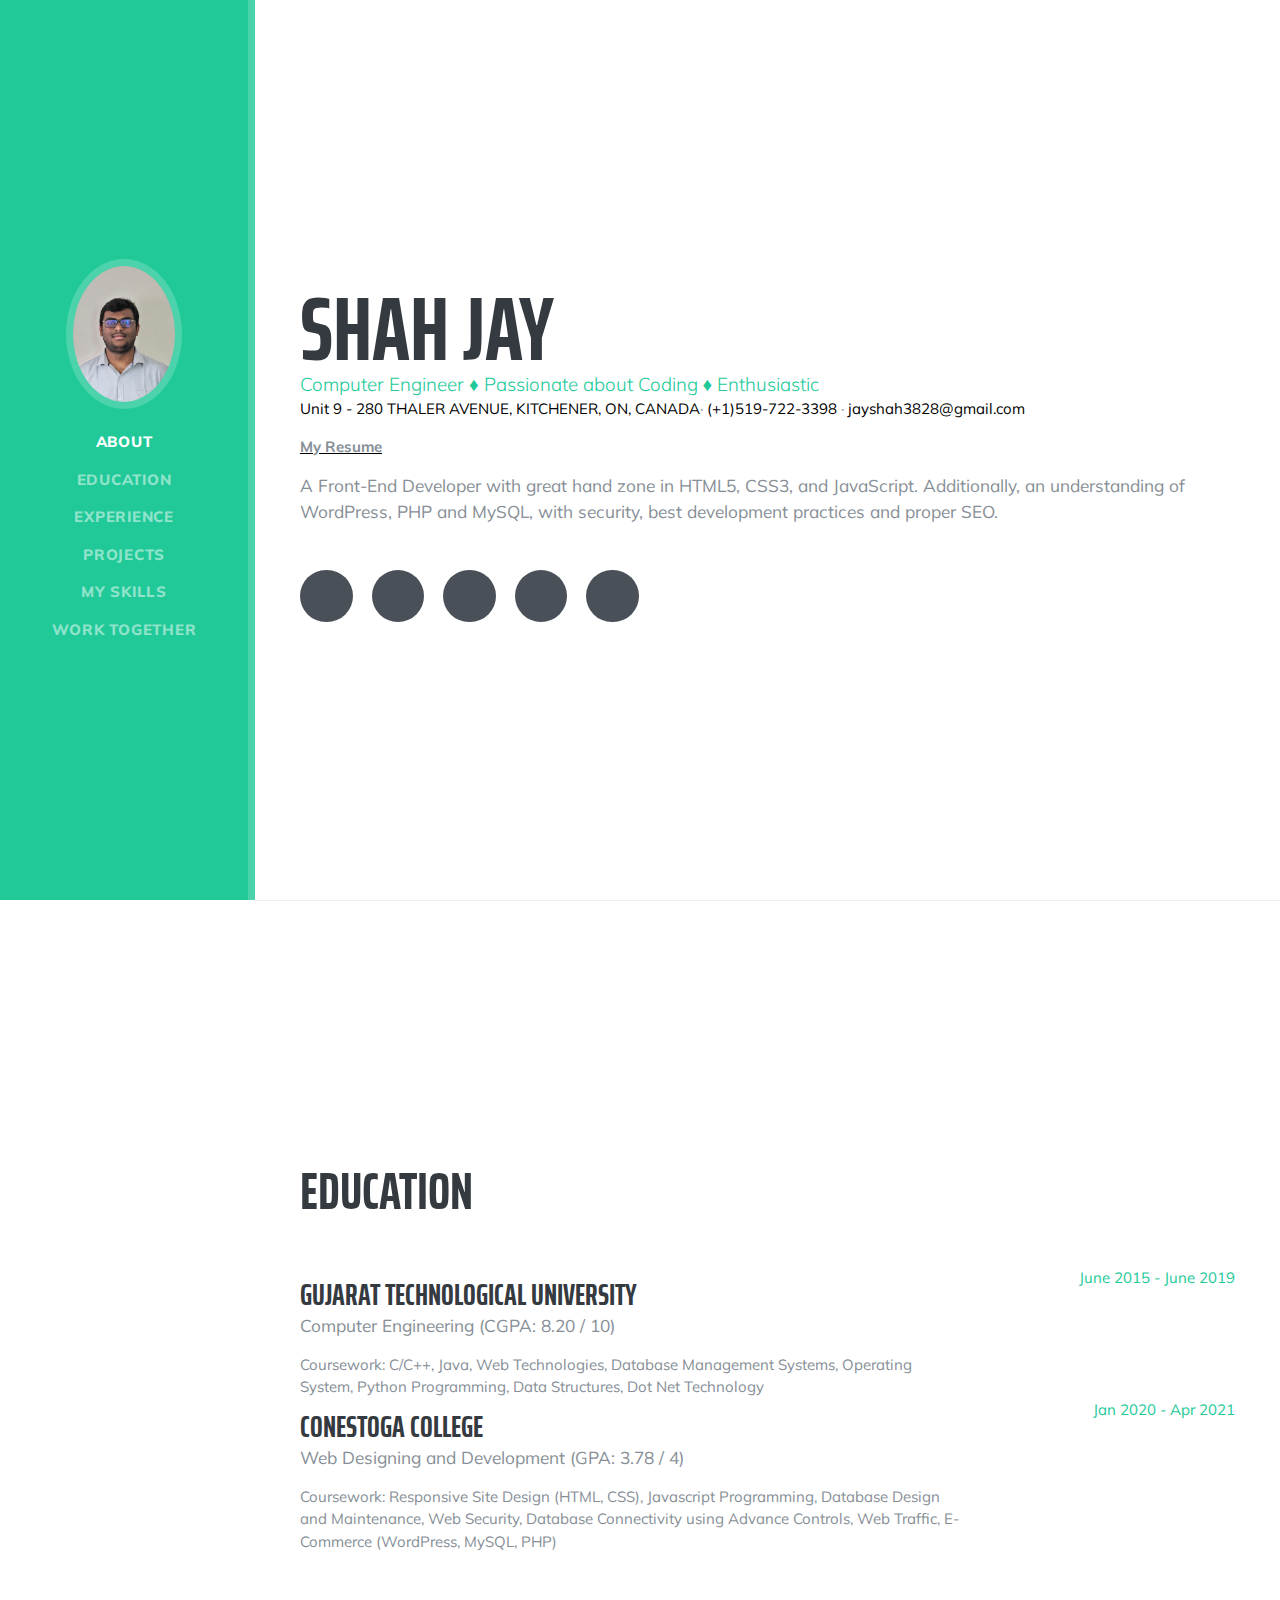
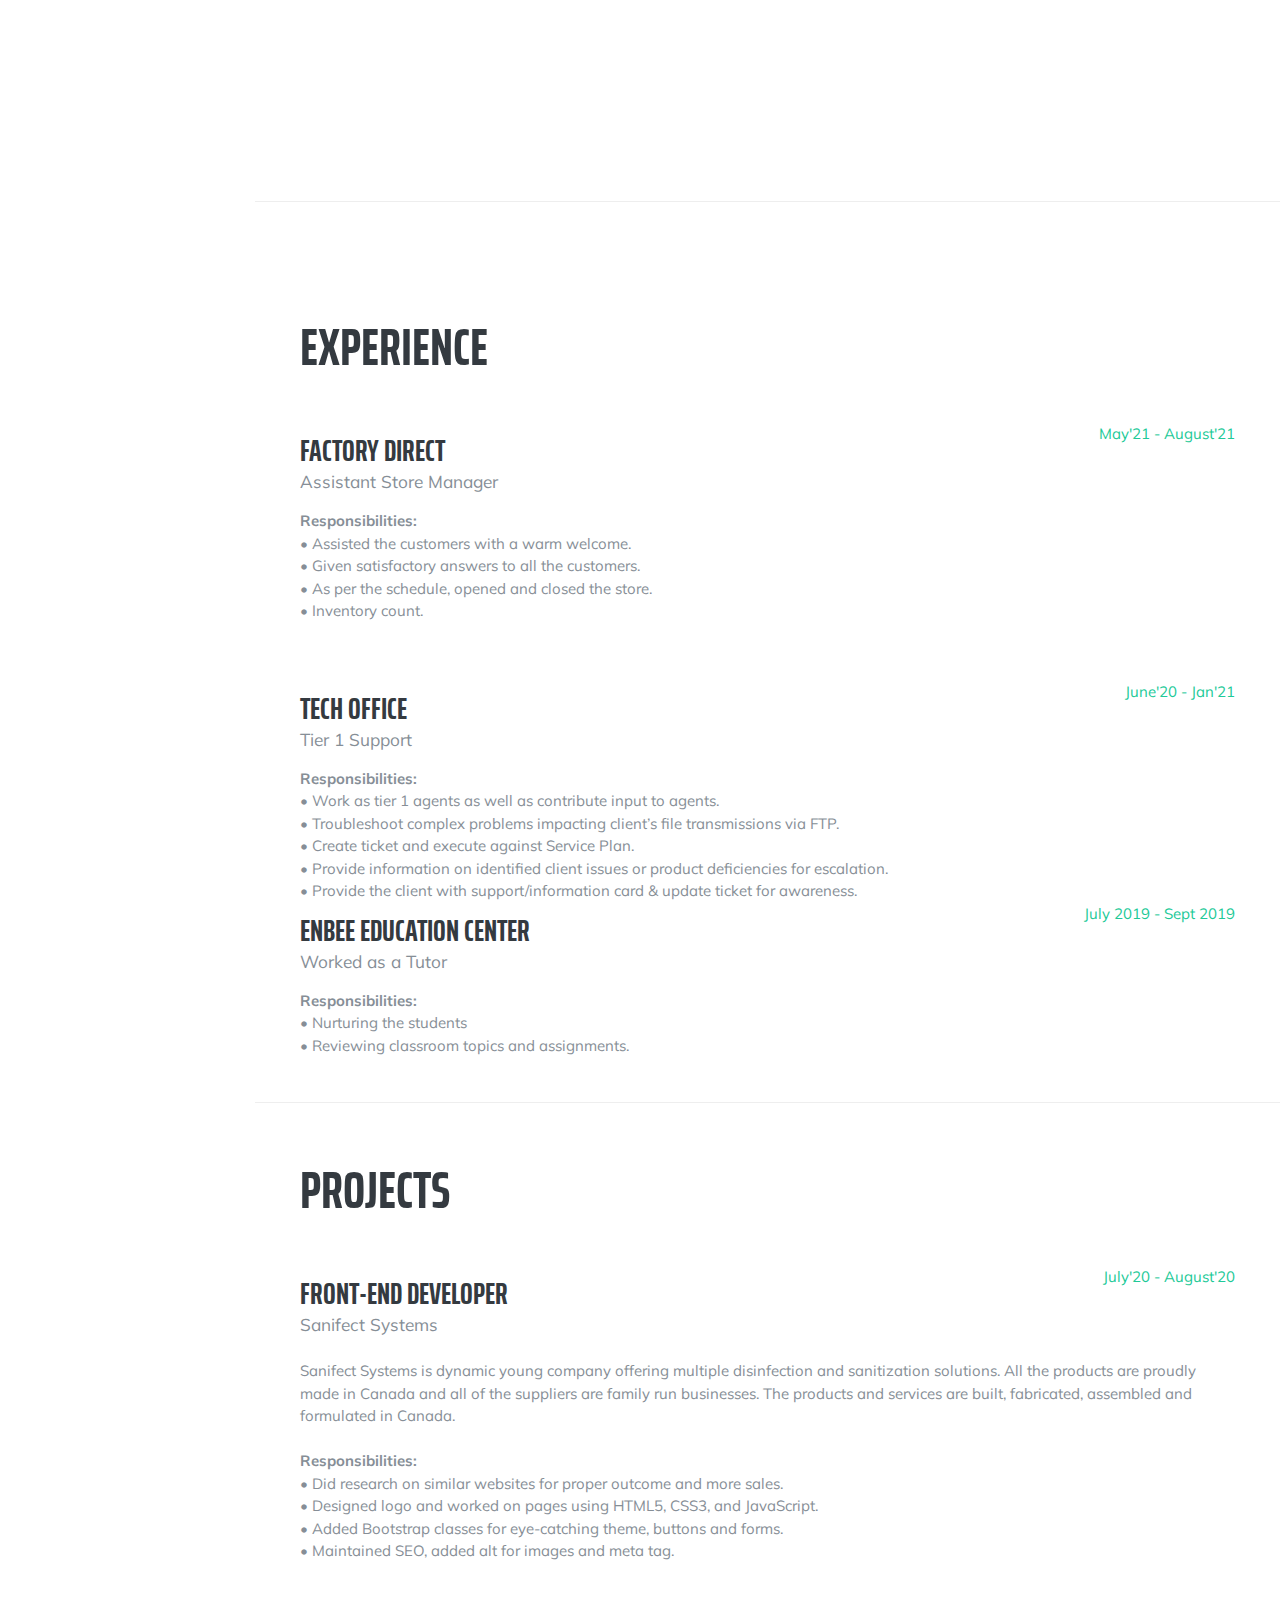
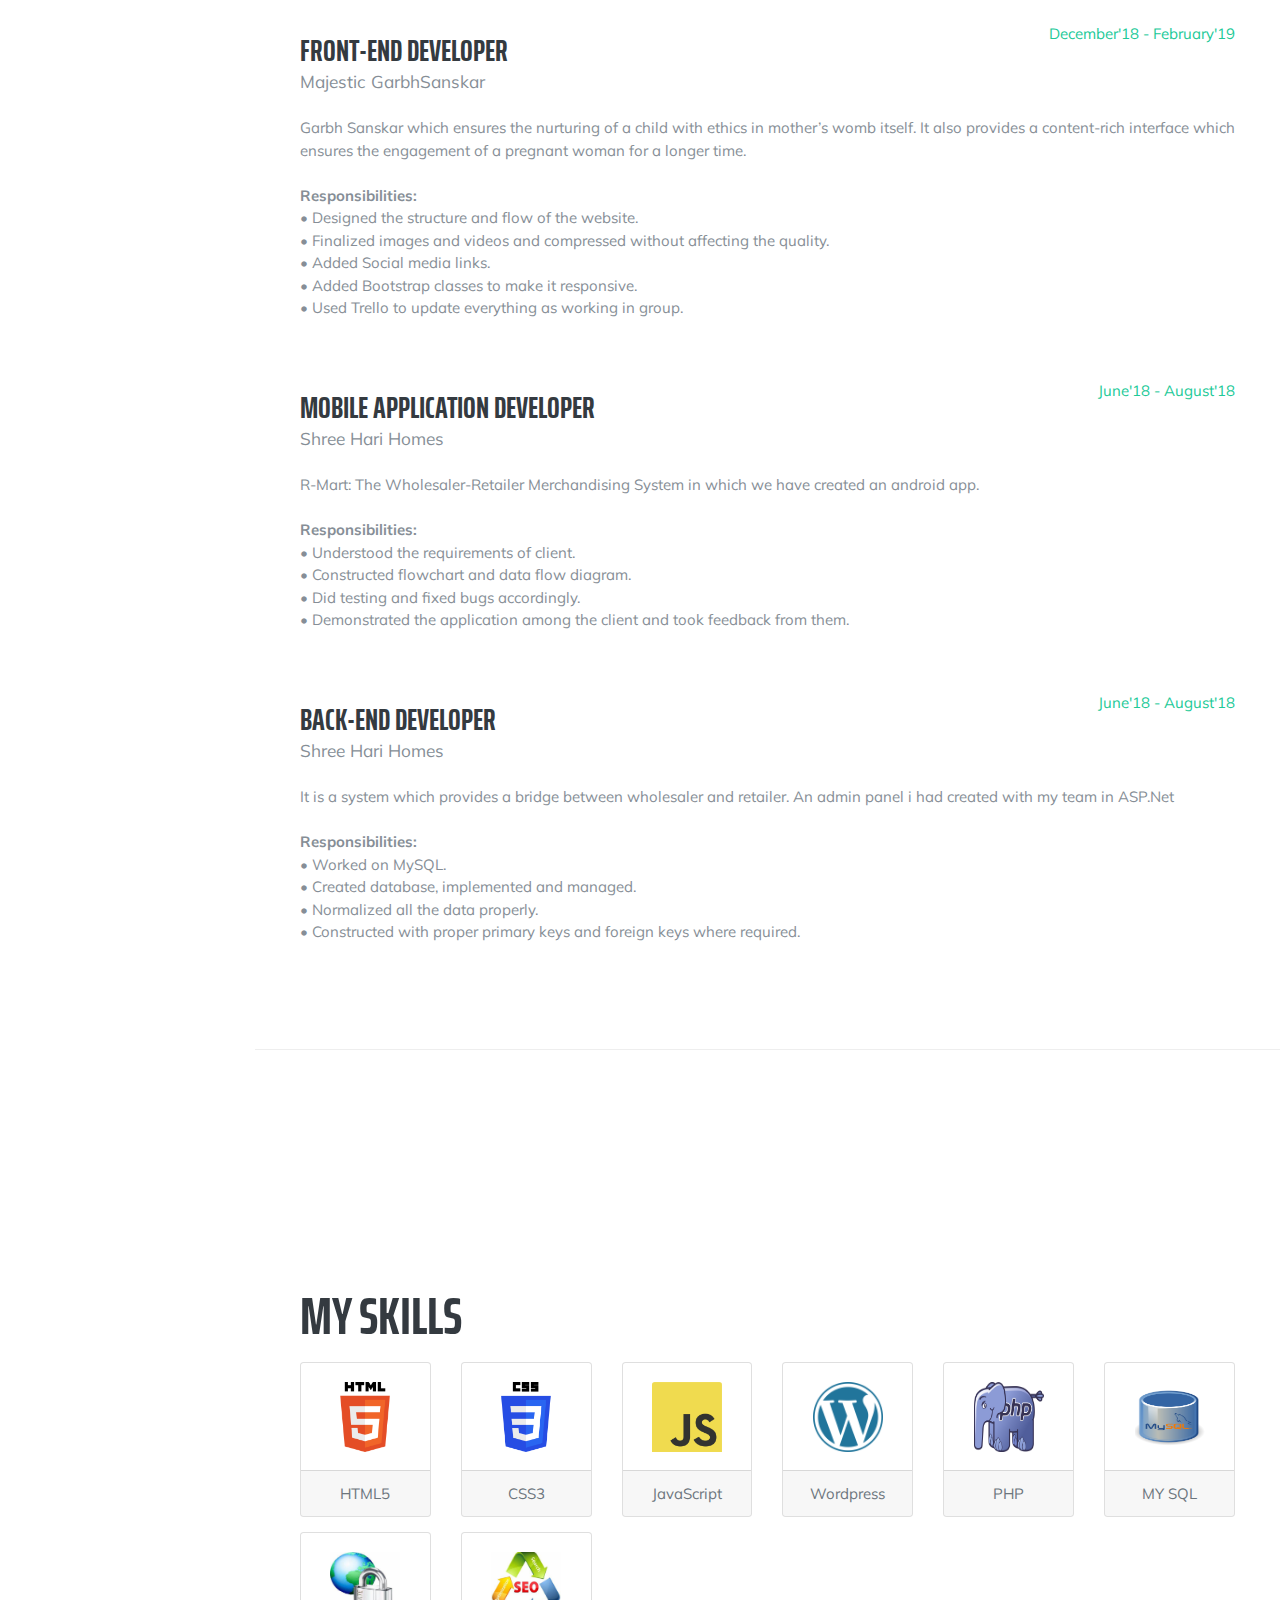
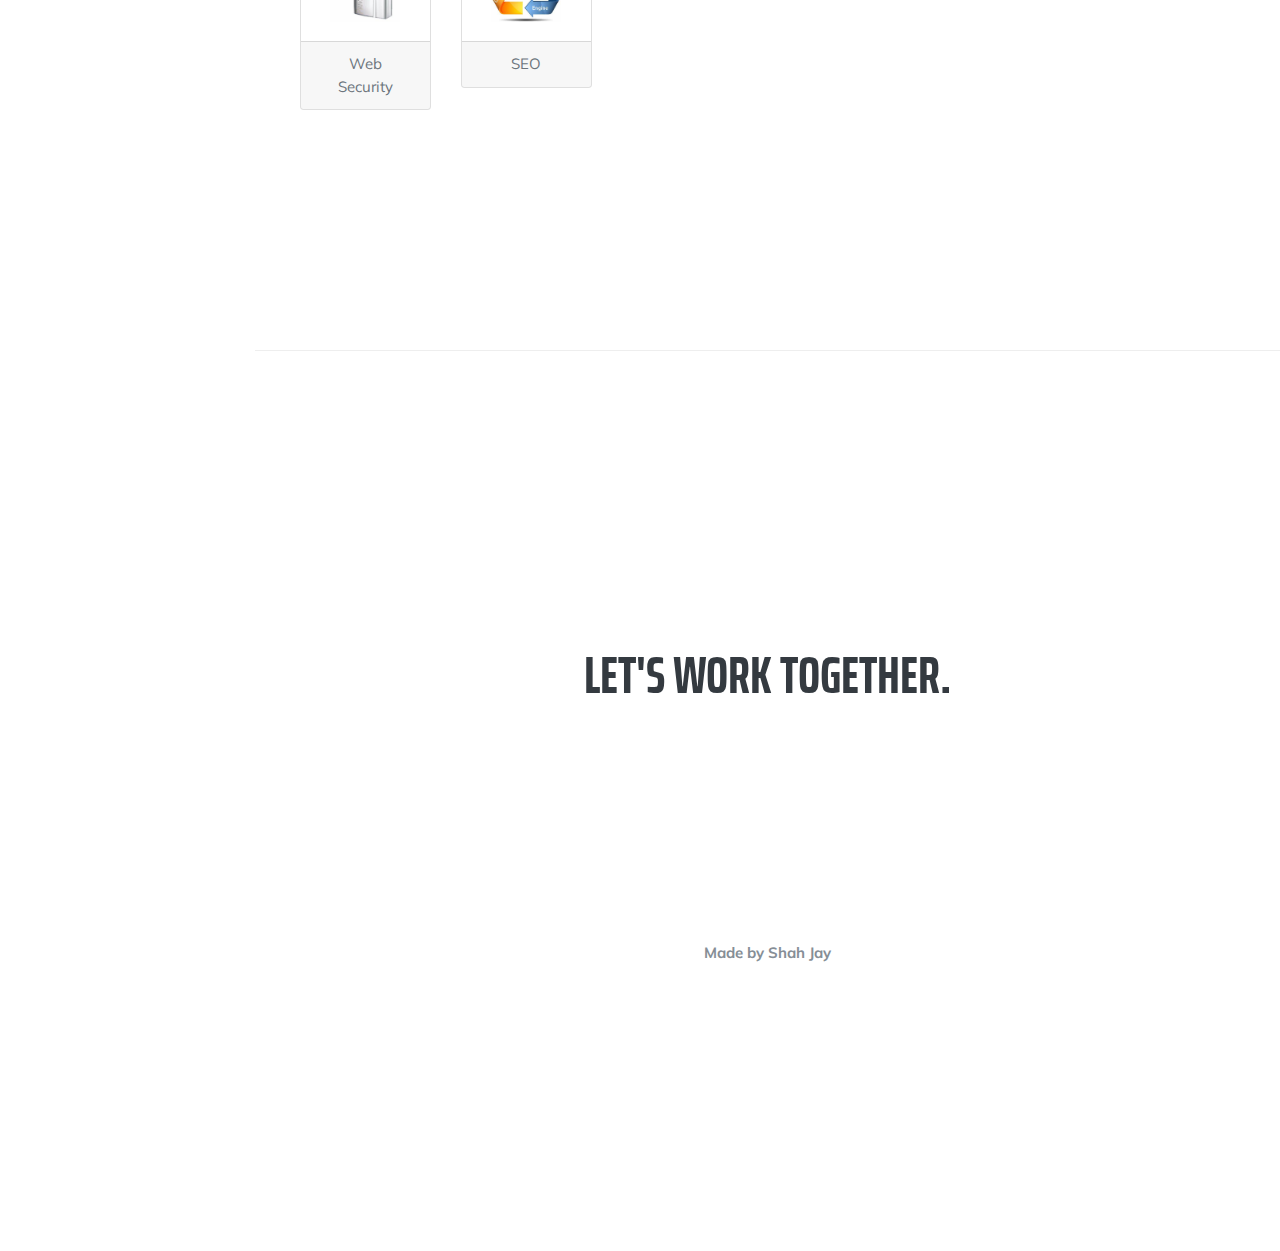
==== index.html @ 1aeafaa0 "Update index.html" ====
<!DOCTYPE html>
<html lang="en">

<head>
  <meta charset="utf-8">
  <meta name="viewport" content="width=device-width, initial-scale=1, shrink-to-fit=no">
  <meta name="keywords" content="Portfolio, Resume, Computer Engineer, Developer">
  <meta name="description" content="Computer Engineer">
  <meta name="author" content="Shah Jay">
  <link rel="icon" type="image/png" href="img/favicon-32x32.png" sizes="32x32" />
  <link rel="icon" type="image/png" href="img/favicon-16x16.png" sizes="16x16" />

  <title>Shah Jay - Computer Engineer</title>
  <link href = "XML_Sitemap.xml" rel="xml">
  <link href="vendor/bootstrap/css/bootstrap.min.css" rel="stylesheet">

  <link href="https://fonts.googleapis.com/css?family=Saira+Extra+Condensed:500,700" rel="stylesheet">
  <link href="https://fonts.googleapis.com/css?family=Muli:400,400i,800,800i" rel="stylesheet">
  <link href="vendor/fontawesome-free/css/all.min.css" rel="stylesheet">
  <link rel="stylesheet" href="https://www.w3schools.com/w3css/4/w3.css">
  <link rel='stylesheet' href='https://use.fontawesome.com/releases/v5.7.0/css/all.css' integrity='sha384-lZN37f5QGtY3VHgisS14W3ExzMWZxybE1SJSEsQp9S+oqd12jhcu+A56Ebc1zFSJ' crossorigin='anonymous'>

  <link href="css/resume.css" rel="stylesheet">


</head>

<body id="page-top">

  <nav class="navbar navbar-expand-lg navbar-dark bg-primary fixed-top" id="sideNav">
    <a class="navbar-brand js-scroll-trigger" href="#page-top">
      <span class="d-block d-lg-none">Shah Jay</span>
      <span class="d-none d-lg-block">
        <img class="img-fluid img-profile rounded-circle mx-auto mb-2" src="img/1.jpg" alt="">
      </span>
    </a>
    <button class="navbar-toggler" type="button" data-toggle="collapse" data-target="#navbarSupportedContent"
      aria-controls="navbarSupportedContent" aria-expanded="false" aria-label="Toggle navigation">
      <span class="navbar-toggler-icon"></span>
    </button>
    <div class="collapse navbar-collapse" id="navbarSupportedContent">
      <ul class="navbar-nav">
        <li class="nav-item">
          <a class="nav-link js-scroll-trigger" href="#about">About</a>
        </li>
        <li class="nav-item">
          <a class="nav-link js-scroll-trigger" href="#education">Education</a>
        </li>
	      <li class="nav-item">
          <a class="nav-link js-scroll-trigger" href="#experience">Experience</a>
        </li>
        <li class="nav-item">
            <a class="nav-link js-scroll-trigger" href="#projects">Projects</a>
          </li>
        <li class="nav-item">
          <a class="nav-link js-scroll-trigger" href="#skills">My Skills</a>
        </li>
        <li class="nav-item">
          <a class="nav-link js-scroll-trigger" href="#workTogether">Work Together</a>
        </li>
      </ul>
    </div>
  </nav>

  <div class="container-fluid p-0">
    <section class="resume-section p-3 p-lg-5 d-flex d-column" id="about">
      <div class="my-auto">
        <h1 class="mb-0">Shah Jay
        </h1>
        <div class="lead text-primary">Computer Engineer ♦ Passionate about Coding ♦ Enthusiastic</span></div>
        <div class="mb-2">
          <p><a href="https://goo.gl/maps/7wbSxYkf5VtRpiz4A" target="__blank">Unit 9 - 280 THALER AVENUE, KITCHENER, ON, CANADA</a>· <a href="(+1)519-722-3398" target="__blank">(+1)519-722-3398</a>  ·
            <a href="mailto:jayshah3828@gmail.com" target="__blank">jayshah3828@gmail.com</a>
          </p>
        </div>
		<p> <a href="./Resume.pdf" target="__blank"><u><b><font color = #868e96>My Resume </u></b></a></p>
        
        <p class="lead mb-5">A Front-End Developer with great hand zone in HTML5, CSS3, and JavaScript. Additionally, an understanding of WordPress, PHP and MySQL, with security, best development practices and proper SEO. </p>
		  
		 
		<div class="social-icons">
	<a href="https://www.linkedin.com/in/shah-jay-600929143" target="__blank">
            <i class="fab fa-linkedin-in"></i>
          </a>
			<a href="https://github.com/jayshah48" target="__blank">
            <i class="fab fa-github"></i>
          </a>
          <a href="https://twitter.com/jayshah3828 "  target="__blank">
            <i class="fab fa-twitter"></i>
          </a>
		   <a href="https://www.facebook.com/jay.shah.501151" target="__blank">
            <i class="fab fa-facebook-f"></i>
          </a>
		  
          
          <a href="https://www.instagram.com/jayshah_3828/?hl=en" target="__blank">
            <i class="fab fa-instagram"></i>
          </a>
        </div>
      </div>
    </section>

    <hr class="m-0">

    <section class="resume-section p-3 p-lg-5 d-flex flex-column" id="education">
        <div class="my-auto">
          <h2 class="mb-5">Education</h2>
  
          <div class="resume-item d-flex flex-column flex-md-row">
            <div class="resume-content mr-auto">
              <h3 class="mb-0">Gujarat Technological University <a href="https://www.gtu.ac.in/"  target="__blank"><i class="fas fa-external-link-alt"
                    style="font-size: 1rem"></i></a></h3>
              <div class="subheading mb-3">Computer Engineering (CGPA: 8.20 / 10) </div>
              <div>Coursework: C/C++, Java, Web Technologies, Database Management Systems, Operating System, Python Programming, Data Structures, Dot Net Technology </div>
            </div>
            <div class="resume-date text-md-right">
              <span class="text-primary">June 2015 - June 2019</span>
            </div>
          </div>
            
            
		<div class="resume-item d-flex flex-column flex-md-row">
            <div class="resume-content mr-auto">
              <h3 class="mb-0">Conestoga College <a href="http://www.conestogac.on.ca/"  target="__blank"><i class="fas fa-external-link-alt"
                    style="font-size: 1rem"></i></a></h3>
              <div class="subheading mb-3">Web Designing and Development (GPA: 3.78 / 4) </div>
              <div>Coursework: Responsive Site Design (HTML, CSS), Javascript Programming, Database Design and Maintenance, Web Security, Database Connectivity using Advance Controls, Web Traffic, E-Commerce (WordPress, MySQL, PHP)</div>
            </div>
            <div class="resume-date text-md-right">
              <span class="text-primary">Jan 2020 - Apr 2021 </span>
            </div>
          </div>
  
        </div>
      </section>
<hr class="m-0">

    <section class="resume-section p-3 p-lg-5 d-flex flex-column" id="experience">
        <div class="my-auto">
          <h2 class="mb-5">Experience</h2>
		<div class="resume-item d-flex flex-column flex-md-row">
            <div class="resume-content mr-auto">
              <h3 class="mb-0">Factory Direct <a href="https://www.factorydirect.ca/"  target="__blank"><i class="fas fa-external-link-alt"
                    style="font-size: 1rem"></i></a></h3>
              <div class="subheading mb-3">Assistant Store Manager </div>
              <div><strong>Responsibilities:</strong>
            <br/>• Assisted the customers with a warm welcome. <br/>• Given satisfactory answers to all the customers. <br/> • As per the schedule, opened and closed the store. <br/> • Inventory count. </div>
            </div>
            <div class="resume-date text-md-right">
              <span class="text-primary">May'21 - August'21 </span>
            </div>
          </div>
  
        </div>
		<div class="resume-item d-flex flex-column flex-md-row">
            <div class="resume-content mr-auto">
              <h3 class="mb-0">Tech Office <a href="https://techoffice.ca/"  target="__blank"><i class="fas fa-external-link-alt"
                    style="font-size: 1rem"></i></a></h3>
              <div class="subheading mb-3">Tier 1 Support </div>
              <div><strong>Responsibilities:</strong>
            <br/>• Work as tier 1 agents as well as contribute input to agents. <br/>•	Troubleshoot complex problems impacting client’s file transmissions via FTP.<br/> • Create ticket and execute against Service Plan. <br/> •	Provide information on identified client issues or product deficiencies for escalation. <br/> •	Provide the client with support/information card & update ticket for awareness.</div>
            </div>
            <div class="resume-date text-md-right">
              <span class="text-primary">June'20 - Jan'21 </span>
            </div>
	    </div>
  
          <div class="resume-item d-flex flex-column flex-md-row">
            <div class="resume-content mr-auto">
              <h3 class="mb-0">Enbee Education Center <a href="https://eecglobal.com/"  target="__blank"><i class="fas fa-external-link-alt"
                    style="font-size: 1rem"></i></a></h3>
              <div class="subheading mb-3">Worked as a Tutor </div>
              <div><strong>Responsibilities:</strong>
            <br/>• Nurturing the students <br/>• Reviewing classroom topics and assignments.   </div>
            </div>
            <div class="resume-date text-md-right">
              <span class="text-primary">July 2019 - Sept 2019</span>
            </div>
	</div>
	</div>	
      </section>
    <hr class="m-0">

    <section class="resume-section p-3 p-lg-5 d-flex flex-column" id="projects">
        <div class="my-auto">
          <h2 class="mb-5">Projects</h2>
  <div class="resume-item d-flex flex-column flex-md-row mb-2">
              <div class="resume-content mr-auto">
                <h3 class="mb-0">Front-End Developer</h3>
                <div class="subheading mb-3">Sanifect Systems <a href="https://www.sanifectsystems.com/"  target="__blank"><i class="fas fa-external-link-alt"
                      style="font-size: 1rem"></i></a>
                </div>
              </div>
<div class="resume-date text-md-right">
                <span class="text-primary">July'20 - August'20</span>
              </div>
            </div>
          <div class="resume-item d-flex flex-column flex-md-row mb-5">
            <p>
              Sanifect Systems is dynamic young company offering multiple disinfection and sanitization solutions. All the products are proudly made in Canada and all of the suppliers are family run businesses. The products and services are built, fabricated, assembled and formulated in Canada. 
            <br/><br/>
            <strong>Responsibilities:</strong>
            <br/>• Did research on similar websites for proper outcome and more sales.
		    <br/>• Designed logo and worked on pages using HTML5, CSS3, and JavaScript.
		    <br/>• Added Bootstrap classes for eye-catching theme, buttons and forms.
		    <br/>• Maintained SEO, added alt for images and meta tag.
          </p>
         </div>

          <div class="resume-item d-flex flex-column flex-md-row mb-2">
              <div class="resume-content mr-auto">
                <h3 class="mb-0">Front-End Developer</h3>
                <div class="subheading mb-3">Majestic GarbhSanskar <a href="http://garbhsanskar.co/"  target="__blank"><i class="fas fa-external-link-alt"
                      style="font-size: 1rem"></i></a>
                </div>
              </div>
              <div class="resume-date text-md-right">
                <span class="text-primary">December'18 - February'19</span>
              </div>
            </div>
          <div class="resume-item d-flex flex-column flex-md-row mb-5">
            <p>
               Garbh Sanskar which ensures the
nurturing of a child with ethics in mother’s womb itself. It also provides a content-rich
interface which ensures the engagement of a pregnant woman for a longer time. 
            <br/><br/>
            <strong>Responsibilities:</strong>
            <br/>• Designed the structure and flow of the website.
		    <br/>• Finalized images and videos and compressed without affecting the quality.
		    <br/>• Added Social media links.
		    <br/>• Added Bootstrap classes to make it responsive.
		    <br/>• Used Trello to update everything as working in group.
          </p>
         </div>
          <div class="resume-item d-flex flex-column flex-md-row mb-2">
              <div class="resume-content mr-auto">
                <h3 class="mb-0">Mobile Application Developer</h3>
				<div class="subheading mb-3">Shree Hari Homes <a href="https://play.google.com/store/apps/details?id=com.lazzyspider.aditya.retailerclient"  target="__blank"><i class="fas fa-external-link-alt"
                      style="font-size: 1rem"></i></a>
                </div>
              </div>
              <div class="resume-date text-md-right">
                <span class="text-primary">June'18 - August'18</span>
              </div>
            </div>
          <div class="resume-item d-flex flex-column flex-md-row mb-5">
            <p>
               R-Mart: The Wholesaler-Retailer
Merchandising System in which we have created an android app.
            <br/><br/>
            <strong>Responsibilities:</strong>
            <br/>• Understood the requirements of client.
		    <br/>• Constructed flowchart and data flow diagram.
		    <br/>• Did testing and fixed bugs accordingly.
		    <br/>• Demonstrated the application among the client and took feedback from them.
          </p>
         </div> 
		<div class="resume-item d-flex flex-column flex-md-row mb-2">
              <div class="resume-content mr-auto">
                <h3 class="mb-0">Back-End Developer</h3>
                <div class="subheading mb-3">Shree Hari Homes <a href="http://lazzyspider-001-site1.itempurl.com/Login.aspx"  target="__blank"><i class="fas fa-external-link-alt"
                      style="font-size: 1rem"></i></a>
                </div>
              </div>
              <div class="resume-date text-md-right">
                <span class="text-primary">June'18 - August'18</span>
              </div>
            </div>
          <div class="resume-item d-flex flex-column flex-md-row mb-5">
            <p>
              It is a
system which provides a bridge between wholesaler and retailer. An admin panel i had created with my team in ASP.Net 
            <br/><br/>
            <strong>Responsibilities:</strong>
            <br/>• Worked on MySQL. 
		    <br/>• Created database, implemented and managed. 
		    <br/>• Normalized all the data properly. 
		    <br/>• Constructed with proper primary keys and foreign keys where required.
          </p>
         </div>
		
		
		</section>
    

    <hr class="m-0">

    <section class="resume-section p-3 p-lg-5 d-flex flex-column" id="skills">
      <div class="my-auto">
        <h2 class="mb-3">My Skills</h2>

        <div class="row">
		
	<div class="col-md-2 skills-card">
            <div class="card">
              <div class="card-body">
                <img class="card-img-top skills-image" src="./img/html.png" alt="Card image cap">
              </div>
              <div class="card-footer text-muted ">
                HTML5
              </div>
            </div>
          </div>
          <div class="col-md-2 skills-card">
            <div class="card">
              <div class="card-body">
                <img class="card-img-top skills-image" src="./img/css.png" alt="Card image cap">
              </div>
              <div class="card-footer text-muted ">
                CSS3
              </div>
            </div>
          </div>
          <div class="col-md-2 skills-card">
            <div class="card">
              <div class="card-body">
                <img class="card-img-top skills-image" src="./img/js.png" alt="Card image cap">
              </div>
              <div class="card-footer text-muted ">
                JavaScript
              </div>
            </div>
          </div>
		<div class="col-md-2 skills-card">
            <div class="card">
              <div class="card-body">
                <img class="card-img-top skills-image" src="./img/wordpress.png" alt="Card image cap">
              </div>
              <div class="card-footer text-muted ">
                Wordpress
              </div>
            </div>
          </div>
	<div class="col-md-2 skills-card">
            <div class="card">
              <div class="card-body">
                <img class="card-img-top skills-image" src="./img/php.png" alt="Card image cap">
              </div>
              <div class="card-footer text-muted ">
                PHP
              </div>
            </div>
          </div>
		<div class="col-md-2 skills-card">
            <div class="card">
              <div class="card-body">
                <img class="card-img-top skills-image" src="./img/mysql.png" alt="Card image cap">
              </div>
              <div class="card-footer text-muted ">
                MY SQL
              </div>
            </div>
          </div>
		<div class="col-md-2 skills-card">
            <div class="card">
              <div class="card-body">
                <img class="card-img-top skills-image" src="./img/web.jpg" alt="Card image cap">
              </div>
              <div class="card-footer text-muted ">
                Web Security
              </div>
            </div>
          </div>
		<div class="col-md-2 skills-card">
            <div class="card">
              <div class="card-body">
                <img class="card-img-top skills-image" src="./img/seo.jpg" alt="Card image cap">
              </div>
              <div class="card-footer text-muted ">
                SEO
              </div>
            </div>
          </div>
          
          </div>
        </div>
      </div>
    </section>

    <hr class="m-0">

    <section class="resume-section p-3 p-lg-5 d-flex flex-column" id="workTogether">
      <div class="my-auto">
        <h2 class="text-center mb-5">Let's work together.</h2>
        <div class="row text-center mb-5 get-in-touch-icons">
		<div class="col linked-in"><a href="https://www.linkedin.com/in/shah-jay-600929143/"  target="__blank"><i class="fab fa-linkedin-in"></i></a></div>
          <div class="col facebook-messenger"><a href="http://m.me/jay.shah.501151/"  target="__blank"><i class="fab fa-facebook-messenger"></i></a></div>
          <div class="col gmail"><a href="mailto:jayshah3828@gmail.com"  target="__blank"><i class="fas fa-envelope-open"></i></a></div>
          
          <div class="col linked-in"><a href="https://twitter.com/jayshah3828?s=09"  target="__blank"><i class="fab fa-twitter"></i></a></div>
        </div>
        <strong><div class="footer text-center py-3">Made by Shah Jay </a></strong>
        </div>
      </div>
    </section>
  </div>

  <!-- Bootstrap core JavaScript -->
  <script src="vendor/jquery/jquery.min.js"></script>
  <script src="vendor/bootstrap/js/bootstrap.bundle.min.js"></script>

  <!-- Plugin JavaScript -->
  <script src="vendor/jquery-easing/jquery.easing.min.js"></script>

  <!-- Custom scripts for this template -->
  <script src="js/resume.min.js"></script>
</body>

</html>
---- vendor/fontawesome-free/css/all.min.css ----
/*!
 * Font Awesome Free 5.2.0 by @fontawesome - https://fontawesome.com
 * License - https://fontawesome.com/license (Icons: CC BY 4.0, Fonts: SIL OFL 1.1, Code: MIT License)
 */
.fa,.fab,.fal,.far,.fas{-moz-osx-font-smoothing:grayscale;-webkit-font-smoothing:antialiased;display:inline-block;font-style:normal;font-variant:normal;text-rendering:auto;line-height:1}.fa-lg{font-size:1.33333em;line-height:.75em;vertical-align:-.0667em}.fa-xs{font-size:.75em}.fa-sm{font-size:.875em}.fa-1x{font-size:1em}.fa-2x{font-size:2em}.fa-3x{font-size:3em}.fa-4x{font-size:4em}.fa-5x{font-size:5em}.fa-6x{font-size:6em}.fa-7x{font-size:7em}.fa-8x{font-size:8em}.fa-9x{font-size:9em}.fa-10x{font-size:10em}.fa-fw{text-align:center;width:1.25em}.fa-ul{list-style-type:none;margin-left:2.5em;padding-left:0}.fa-ul>li{position:relative}.fa-li{left:-2em;position:absolute;text-align:center;width:2em;line-height:inherit}.fa-border{border:.08em solid #eee;border-radius:.1em;padding:.2em .25em .15em}.fa-pull-left{float:left}.fa-pull-right{float:right}.fa.fa-pull-left,.fab.fa-pull-left,.fal.fa-pull-left,.far.fa-pull-left,.fas.fa-pull-left{margin-right:.3em}.fa.fa-pull-right,.fab.fa-pull-right,.fal.fa-pull-right,.far.fa-pull-right,.fas.fa-pull-right{margin-left:.3em}.fa-spin{animation:a 2s infinite linear}.fa-pulse{animation:a 1s infinite steps(8)}@keyframes a{0%{transform:rotate(0deg)}to{transform:rotate(1turn)}}.fa-rotate-90{-ms-filter:"progid:DXImageTransform.Microsoft.BasicImage(rotation=1)";transform:rotate(90deg)}.fa-rotate-180{-ms-filter:"progid:DXImageTransform.Microsoft.BasicImage(rotation=2)";transform:rotate(180deg)}.fa-rotate-270{-ms-filter:"progid:DXImageTransform.Microsoft.BasicImage(rotation=3)";transform:rotate(270deg)}.fa-flip-horizontal{-ms-filter:"progid:DXImageTransform.Microsoft.BasicImage(rotation=0, mirror=1)";transform:scaleX(-1)}.fa-flip-vertical{transform:scaleY(-1)}.fa-flip-horizontal.fa-flip-vertical,.fa-flip-vertical{-ms-filter:"progid:DXImageTransform.Microsoft.BasicImage(rotation=2, mirror=1)"}.fa-flip-horizontal.fa-flip-vertical{transform:scale(-1)}:root .fa-flip-horizontal,:root .fa-flip-vertical,:root .fa-rotate-90,:root .fa-rotate-180,:root .fa-rotate-270{-webkit-filter:none;filter:none}.fa-stack{display:inline-block;height:2em;line-height:2em;position:relative;vertical-align:middle;width:2em}.fa-stack-1x,.fa-stack-2x{left:0;position:absolute;text-align:center;width:100%}.fa-stack-1x{line-height:inherit}.fa-stack-2x{font-size:2em}.fa-inverse{color:#fff}.fa-500px:before{content:"\f26e"}.fa-accessible-icon:before{content:"\f368"}.fa-accusoft:before{content:"\f369"}.fa-address-book:before{content:"\f2b9"}.fa-address-card:before{content:"\f2bb"}.fa-adjust:before{content:"\f042"}.fa-adn:before{content:"\f170"}.fa-adversal:before{content:"\f36a"}.fa-affiliatetheme:before{content:"\f36b"}.fa-air-freshener:before{content:"\f5d0"}.fa-algolia:before{content:"\f36c"}.fa-align-center:before{content:"\f037"}.fa-align-justify:before{content:"\f039"}.fa-align-left:before{content:"\f036"}.fa-align-right:before{content:"\f038"}.fa-allergies:before{content:"\f461"}.fa-amazon:before{content:"\f270"}.fa-amazon-pay:before{content:"\f42c"}.fa-ambulance:before{content:"\f0f9"}.fa-american-sign-language-interpreting:before{content:"\f2a3"}.fa-amilia:before{content:"\f36d"}.fa-anchor:before{content:"\f13d"}.fa-android:before{content:"\f17b"}.fa-angellist:before{content:"\f209"}.fa-angle-double-down:before{content:"\f103"}.fa-angle-double-left:before{content:"\f100"}.fa-angle-double-right:before{content:"\f101"}.fa-angle-double-up:before{content:"\f102"}.fa-angle-down:before{content:"\f107"}.fa-angle-left:before{content:"\f104"}.fa-angle-right:before{content:"\f105"}.fa-angle-up:before{content:"\f106"}.fa-angry:before{content:"\f556"}.fa-angrycreative:before{content:"\f36e"}.fa-angular:before{content:"\f420"}.fa-app-store:before{content:"\f36f"}.fa-app-store-ios:before{content:"\f370"}.fa-apper:before{content:"\f371"}.fa-apple:before{content:"\f179"}.fa-apple-alt:before{content:"\f5d1"}.fa-apple-pay:before{content:"\f415"}.fa-archive:before{content:"\f187"}.fa-archway:before{content:"\f557"}.fa-arrow-alt-circle-down:before{content:"\f358"}.fa-arrow-alt-circle-left:before{content:"\f359"}.fa-arrow-alt-circle-right:before{content:"\f35a"}.fa-arrow-alt-circle-up:before{content:"\f35b"}.fa-arrow-circle-down:before{content:"\f0ab"}.fa-arrow-circle-left:before{content:"\f0a8"}.fa-arrow-circle-right:before{content:"\f0a9"}.fa-arrow-circle-up:before{content:"\f0aa"}.fa-arrow-down:before{content:"\f063"}.fa-arrow-left:before{content:"\f060"}.fa-arrow-right:before{content:"\f061"}.fa-arrow-up:before{content:"\f062"}.fa-arrows-alt:before{content:"\f0b2"}.fa-arrows-alt-h:before{content:"\f337"}.fa-arrows-alt-v:before{content:"\f338"}.fa-assistive-listening-systems:before{content:"\f2a2"}.fa-asterisk:before{content:"\f069"}.fa-asymmetrik:before{content:"\f372"}.fa-at:before{content:"\f1fa"}.fa-atlas:before{content:"\f558"}.fa-atom:before{content:"\f5d2"}.fa-audible:before{content:"\f373"}.fa-audio-description:before{content:"\f29e"}.fa-autoprefixer:before{content:"\f41c"}.fa-avianex:before{content:"\f374"}.fa-aviato:before{content:"\f421"}.fa-award:before{content:"\f559"}.fa-aws:before{content:"\f375"}.fa-backspace:before{content:"\f55a"}.fa-backward:before{content:"\f04a"}.fa-balance-scale:before{content:"\f24e"}.fa-ban:before{content:"\f05e"}.fa-band-aid:before{content:"\f462"}.fa-bandcamp:before{content:"\f2d5"}.fa-barcode:before{content:"\f02a"}.fa-bars:before{content:"\f0c9"}.fa-baseball-ball:before{content:"\f433"}.fa-basketball-ball:before{content:"\f434"}.fa-bath:before{content:"\f2cd"}.fa-battery-empty:before{content:"\f244"}.fa-battery-full:before{content:"\f240"}.fa-battery-half:before{content:"\f242"}.fa-battery-quarter:before{content:"\f243"}.fa-battery-three-quarters:before{content:"\f241"}.fa-bed:before{content:"\f236"}.fa-beer:before{content:"\f0fc"}.fa-behance:before{content:"\f1b4"}.fa-behance-square:before{content:"\f1b5"}.fa-bell:before{content:"\f0f3"}.fa-bell-slash:before{content:"\f1f6"}.fa-bezier-curve:before{content:"\f55b"}.fa-bicycle:before{content:"\f206"}.fa-bimobject:before{content:"\f378"}.fa-binoculars:before{content:"\f1e5"}.fa-birthday-cake:before{content:"\f1fd"}.fa-bitbucket:before{content:"\f171"}.fa-bitcoin:before{content:"\f379"}.fa-bity:before{content:"\f37a"}.fa-black-tie:before{content:"\f27e"}.fa-blackberry:before{content:"\f37b"}.fa-blender:before{content:"\f517"}.fa-blind:before{content:"\f29d"}.fa-blogger:before{content:"\f37c"}.fa-blogger-b:before{content:"\f37d"}.fa-bluetooth:before{content:"\f293"}.fa-bluetooth-b:before{content:"\f294"}.fa-bold:before{content:"\f032"}.fa-bolt:before{content:"\f0e7"}.fa-bomb:before{content:"\f1e2"}.fa-bone:before{content:"\f5d7"}.fa-bong:before{content:"\f55c"}.fa-book:before{content:"\f02d"}.fa-book-open:before{content:"\f518"}.fa-book-reader:before{content:"\f5da"}.fa-bookmark:before{content:"\f02e"}.fa-bowling-ball:before{content:"\f436"}.fa-box:before{content:"\f466"}.fa-box-open:before{content:"\f49e"}.fa-boxes:before{content:"\f468"}.fa-braille:before{content:"\f2a1"}.fa-brain:before{content:"\f5dc"}.fa-briefcase:before{content:"\f0b1"}.fa-briefcase-medical:before{content:"\f469"}.fa-broadcast-tower:before{content:"\f519"}.fa-broom:before{content:"\f51a"}.fa-brush:before{content:"\f55d"}.fa-btc:before{content:"\f15a"}.fa-bug:before{content:"\f188"}.fa-building:before{content:"\f1ad"}.fa-bullhorn:before{content:"\f0a1"}.fa-bullseye:before{content:"\f140"}.fa-burn:before{content:"\f46a"}.fa-buromobelexperte:before{content:"\f37f"}.fa-bus:before{content:"\f207"}.fa-bus-alt:before{content:"\f55e"}.fa-buysellads:before{content:"\f20d"}.fa-calculator:before{content:"\f1ec"}.fa-calendar:before{content:"\f133"}.fa-calendar-alt:before{content:"\f073"}.fa-calendar-check:before{content:"\f274"}.fa-calendar-minus:before{content:"\f272"}.fa-calendar-plus:before{content:"\f271"}.fa-calendar-times:before{content:"\f273"}.fa-camera:before{content:"\f030"}.fa-camera-retro:before{content:"\f083"}.fa-cannabis:before{content:"\f55f"}.fa-capsules:before{content:"\f46b"}.fa-car:before{content:"\f1b9"}.fa-car-alt:before{content:"\f5de"}.fa-car-battery:before{content:"\f5df"}.fa-car-crash:before{content:"\f5e1"}.fa-car-side:before{content:"\f5e4"}.fa-caret-down:before{content:"\f0d7"}.fa-caret-left:before{content:"\f0d9"}.fa-caret-right:before{content:"\f0da"}.fa-caret-square-down:before{content:"\f150"}.fa-caret-square-left:before{content:"\f191"}.fa-caret-square-right:before{content:"\f152"}.fa-caret-square-up:before{content:"\f151"}.fa-caret-up:before{content:"\f0d8"}.fa-cart-arrow-down:before{content:"\f218"}.fa-cart-plus:before{content:"\f217"}.fa-cc-amazon-pay:before{content:"\f42d"}.fa-cc-amex:before{content:"\f1f3"}.fa-cc-apple-pay:before{content:"\f416"}.fa-cc-diners-club:before{content:"\f24c"}.fa-cc-discover:before{content:"\f1f2"}.fa-cc-jcb:before{content:"\f24b"}.fa-cc-mastercard:before{content:"\f1f1"}.fa-cc-paypal:before{content:"\f1f4"}.fa-cc-stripe:before{content:"\f1f5"}.fa-cc-visa:before{content:"\f1f0"}.fa-centercode:before{content:"\f380"}.fa-certificate:before{content:"\f0a3"}.fa-chalkboard:before{content:"\f51b"}.fa-chalkboard-teacher:before{content:"\f51c"}.fa-charging-station:before{content:"\f5e7"}.fa-chart-area:before{content:"\f1fe"}.fa-chart-bar:before{content:"\f080"}.fa-chart-line:before{content:"\f201"}.fa-chart-pie:before{content:"\f200"}.fa-check:before{content:"\f00c"}.fa-check-circle:before{content:"\f058"}.fa-check-double:before{content:"\f560"}.fa-check-square:before{content:"\f14a"}.fa-chess:before{content:"\f439"}.fa-chess-bishop:before{content:"\f43a"}.fa-chess-board:before{content:"\f43c"}.fa-chess-king:before{content:"\f43f"}.fa-chess-knight:before{content:"\f441"}.fa-chess-pawn:before{content:"\f443"}.fa-chess-queen:before{content:"\f445"}.fa-chess-rook:before{content:"\f447"}.fa-chevron-circle-down:before{content:"\f13a"}.fa-chevron-circle-left:before{content:"\f137"}.fa-chevron-circle-right:before{content:"\f138"}.fa-chevron-circle-up:before{content:"\f139"}.fa-chevron-down:before{content:"\f078"}.fa-chevron-left:before{content:"\f053"}.fa-chevron-right:before{content:"\f054"}.fa-chevron-up:before{content:"\f077"}.fa-child:before{content:"\f1ae"}.fa-chrome:before{content:"\f268"}.fa-church:before{content:"\f51d"}.fa-circle:before{content:"\f111"}.fa-circle-notch:before{content:"\f1ce"}.fa-clipboard:before{content:"\f328"}.fa-clipboard-check:before{content:"\f46c"}.fa-clipboard-list:before{content:"\f46d"}.fa-clock:before{content:"\f017"}.fa-clone:before{content:"\f24d"}.fa-closed-captioning:before{content:"\f20a"}.fa-cloud:before{content:"\f0c2"}.fa-cloud-download-alt:before{content:"\f381"}.fa-cloud-upload-alt:before{content:"\f382"}.fa-cloudscale:before{content:"\f383"}.fa-cloudsmith:before{content:"\f384"}.fa-cloudversify:before{content:"\f385"}.fa-cocktail:before{content:"\f561"}.fa-code:before{content:"\f121"}.fa-code-branch:before{content:"\f126"}.fa-codepen:before{content:"\f1cb"}.fa-codiepie:before{content:"\f284"}.fa-coffee:before{content:"\f0f4"}.fa-cog:before{content:"\f013"}.fa-cogs:before{content:"\f085"}.fa-coins:before{content:"\f51e"}.fa-columns:before{content:"\f0db"}.fa-comment:before{content:"\f075"}.fa-comment-alt:before{content:"\f27a"}.fa-comment-dots:before{content:"\f4ad"}.fa-comment-slash:before{content:"\f4b3"}.fa-comments:before{content:"\f086"}.fa-compact-disc:before{content:"\f51f"}.fa-compass:before{content:"\f14e"}.fa-compress:before{content:"\f066"}.fa-concierge-bell:before{content:"\f562"}.fa-connectdevelop:before{content:"\f20e"}.fa-contao:before{content:"\f26d"}.fa-cookie:before{content:"\f563"}.fa-cookie-bite:before{content:"\f564"}.fa-copy:before{content:"\f0c5"}.fa-copyright:before{content:"\f1f9"}.fa-couch:before{content:"\f4b8"}.fa-cpanel:before{content:"\f388"}.fa-creative-commons:before{content:"\f25e"}.fa-creative-commons-by:before{content:"\f4e7"}.fa-creative-commons-nc:before{content:"\f4e8"}.fa-creative-commons-nc-eu:before{content:"\f4e9"}.fa-creative-commons-nc-jp:before{content:"\f4ea"}.fa-creative-commons-nd:before{content:"\f4eb"}.fa-creative-commons-pd:before{content:"\f4ec"}.fa-creative-commons-pd-alt:before{content:"\f4ed"}.fa-creative-commons-remix:before{content:"\f4ee"}.fa-creative-commons-sa:before{content:"\f4ef"}.fa-creative-commons-sampling:before{content:"\f4f0"}.fa-creative-commons-sampling-plus:before{content:"\f4f1"}.fa-creative-commons-share:before{content:"\f4f2"}.fa-credit-card:before{content:"\f09d"}.fa-crop:before{content:"\f125"}.fa-crop-alt:before{content:"\f565"}.fa-crosshairs:before{content:"\f05b"}.fa-crow:before{content:"\f520"}.fa-crown:before{content:"\f521"}.fa-css3:before{content:"\f13c"}.fa-css3-alt:before{content:"\f38b"}.fa-cube:before{content:"\f1b2"}.fa-cubes:before{content:"\f1b3"}.fa-cut:before{content:"\f0c4"}.fa-cuttlefish:before{content:"\f38c"}.fa-d-and-d:before{content:"\f38d"}.fa-dashcube:before{content:"\f210"}.fa-database:before{content:"\f1c0"}.fa-deaf:before{content:"\f2a4"}.fa-delicious:before{content:"\f1a5"}.fa-deploydog:before{content:"\f38e"}.fa-deskpro:before{content:"\f38f"}.fa-desktop:before{content:"\f108"}.fa-deviantart:before{content:"\f1bd"}.fa-diagnoses:before{content:"\f470"}.fa-dice:before{content:"\f522"}.fa-dice-five:before{content:"\f523"}.fa-dice-four:before{content:"\f524"}.fa-dice-one:before{content:"\f525"}.fa-dice-six:before{content:"\f526"}.fa-dice-three:before{content:"\f527"}.fa-dice-two:before{content:"\f528"}.fa-digg:before{content:"\f1a6"}.fa-digital-ocean:before{content:"\f391"}.fa-digital-tachograph:before{content:"\f566"}.fa-directions:before{content:"\f5eb"}.fa-discord:before{content:"\f392"}.fa-discourse:before{content:"\f393"}.fa-divide:before{content:"\f529"}.fa-dizzy:before{content:"\f567"}.fa-dna:before{content:"\f471"}.fa-dochub:before{content:"\f394"}.fa-docker:before{content:"\f395"}.fa-dollar-sign:before{content:"\f155"}.fa-dolly:before{content:"\f472"}.fa-dolly-flatbed:before{content:"\f474"}.fa-donate:before{content:"\f4b9"}.fa-door-closed:before{content:"\f52a"}.fa-door-open:before{content:"\f52b"}.fa-dot-circle:before{content:"\f192"}.fa-dove:before{content:"\f4ba"}.fa-download:before{content:"\f019"}.fa-draft2digital:before{content:"\f396"}.fa-drafting-compass:before{content:"\f568"}.fa-draw-polygon:before{content:"\f5ee"}.fa-dribbble:before{content:"\f17d"}.fa-dribbble-square:before{content:"\f397"}.fa-dropbox:before{content:"\f16b"}.fa-drum:before{content:"\f569"}.fa-drum-steelpan:before{content:"\f56a"}.fa-drupal:before{content:"\f1a9"}.fa-dumbbell:before{content:"\f44b"}.fa-dyalog:before{content:"\f399"}.fa-earlybirds:before{content:"\f39a"}.fa-ebay:before{content:"\f4f4"}.fa-edge:before{content:"\f282"}.fa-edit:before{content:"\f044"}.fa-eject:before{content:"\f052"}.fa-elementor:before{content:"\f430"}.fa-ellipsis-h:before{content:"\f141"}.fa-ellipsis-v:before{content:"\f142"}.fa-ello:before{content:"\f5f1"}.fa-ember:before{content:"\f423"}.fa-empire:before{content:"\f1d1"}.fa-envelope:before{content:"\f0e0"}.fa-envelope-open:before{content:"\f2b6"}.fa-envelope-square:before{content:"\f199"}.fa-envira:before{content:"\f299"}.fa-equals:before{content:"\f52c"}.fa-eraser:before{content:"\f12d"}.fa-erlang:before{content:"\f39d"}.fa-ethereum:before{content:"\f42e"}.fa-etsy:before{content:"\f2d7"}.fa-euro-sign:before{content:"\f153"}.fa-exchange-alt:before{content:"\f362"}.fa-exclamation:before{content:"\f12a"}.fa-exclamation-circle:before{content:"\f06a"}.fa-exclamation-triangle:before{content:"\f071"}.fa-expand:before{content:"\f065"}.fa-expand-arrows-alt:before{content:"\f31e"}.fa-expeditedssl:before{content:"\f23e"}.fa-external-link-alt:before{content:"\f35d"}.fa-external-link-square-alt:before{content:"\f360"}.fa-eye:before{content:"\f06e"}.fa-eye-dropper:before{content:"\f1fb"}.fa-eye-slash:before{content:"\f070"}.fa-facebook:before{content:"\f09a"}.fa-facebook-f:before{content:"\f39e"}.fa-facebook-messenger:before{content:"\f39f"}.fa-facebook-square:before{content:"\f082"}.fa-fast-backward:before{content:"\f049"}.fa-fast-forward:before{content:"\f050"}.fa-fax:before{content:"\f1ac"}.fa-feather:before{content:"\f52d"}.fa-feather-alt:before{content:"\f56b"}.fa-female:before{content:"\f182"}.fa-fighter-jet:before{content:"\f0fb"}.fa-file:before{content:"\f15b"}.fa-file-alt:before{content:"\f15c"}.fa-file-archive:before{content:"\f1c6"}.fa-file-audio:before{content:"\f1c7"}.fa-file-code:before{content:"\f1c9"}.fa-file-contract:before{content:"\f56c"}.fa-file-download:before{content:"\f56d"}.fa-file-excel:before{content:"\f1c3"}.fa-file-export:before{content:"\f56e"}.fa-file-image:before{content:"\f1c5"}.fa-file-import:before{content:"\f56f"}.fa-file-invoice:before{content:"\f570"}.fa-file-invoice-dollar:before{content:"\f571"}.fa-file-medical:before{content:"\f477"}.fa-file-medical-alt:before{content:"\f478"}.fa-file-pdf:before{content:"\f1c1"}.fa-file-powerpoint:before{content:"\f1c4"}.fa-file-prescription:before{content:"\f572"}.fa-file-signature:before{content:"\f573"}.fa-file-upload:before{content:"\f574"}.fa-file-video:before{content:"\f1c8"}.fa-file-word:before{content:"\f1c2"}.fa-fill:before{content:"\f575"}.fa-fill-drip:before{content:"\f576"}.fa-film:before{content:"\f008"}.fa-filter:before{content:"\f0b0"}.fa-fingerprint:before{content:"\f577"}.fa-fire:before{content:"\f06d"}.fa-fire-extinguisher:before{content:"\f134"}.fa-firefox:before{content:"\f269"}.fa-first-aid:before{content:"\f479"}.fa-first-order:before{content:"\f2b0"}.fa-first-order-alt:before{content:"\f50a"}.fa-firstdraft:before{content:"\f3a1"}.fa-fish:before{content:"\f578"}.fa-flag:before{content:"\f024"}.fa-flag-checkered:before{content:"\f11e"}.fa-flask:before{content:"\f0c3"}.fa-flickr:before{content:"\f16e"}.fa-flipboard:before{content:"\f44d"}.fa-flushed:before{content:"\f579"}.fa-fly:before{content:"\f417"}.fa-folder:before{content:"\f07b"}.fa-folder-open:before{content:"\f07c"}.fa-font:before{content:"\f031"}.fa-font-awesome:before{content:"\f2b4"}.fa-font-awesome-alt:before{content:"\f35c"}.fa-font-awesome-flag:before{content:"\f425"}.fa-font-awesome-logo-full:before{content:"\f4e6"}.fa-fonticons:before{content:"\f280"}.fa-fonticons-fi:before{content:"\f3a2"}.fa-football-ball:before{content:"\f44e"}.fa-fort-awesome:before{content:"\f286"}.fa-fort-awesome-alt:before{content:"\f3a3"}.fa-forumbee:before{content:"\f211"}.fa-forward:before{content:"\f04e"}.fa-foursquare:before{content:"\f180"}.fa-free-code-camp:before{content:"\f2c5"}.fa-freebsd:before{content:"\f3a4"}.fa-frog:before{content:"\f52e"}.fa-frown:before{content:"\f119"}.fa-frown-open:before{content:"\f57a"}.fa-fulcrum:before{content:"\f50b"}.fa-futbol:before{content:"\f1e3"}.fa-galactic-republic:before{content:"\f50c"}.fa-galactic-senate:before{content:"\f50d"}.fa-gamepad:before{content:"\f11b"}.fa-gas-pump:before{content:"\f52f"}.fa-gavel:before{content:"\f0e3"}.fa-gem:before{content:"\f3a5"}.fa-genderless:before{content:"\f22d"}.fa-get-pocket:before{content:"\f265"}.fa-gg:before{content:"\f260"}.fa-gg-circle:before{content:"\f261"}.fa-gift:before{content:"\f06b"}.fa-git:before{content:"\f1d3"}.fa-git-square:before{content:"\f1d2"}.fa-github:before{content:"\f09b"}.fa-github-alt:before{content:"\f113"}.fa-github-square:before{content:"\f092"}.fa-gitkraken:before{content:"\f3a6"}.fa-gitlab:before{content:"\f296"}.fa-gitter:before{content:"\f426"}.fa-glass-martini:before{content:"\f000"}.fa-glass-martini-alt:before{content:"\f57b"}.fa-glasses:before{content:"\f530"}.fa-glide:before{content:"\f2a5"}.fa-glide-g:before{content:"\f2a6"}.fa-globe:before{content:"\f0ac"}.fa-globe-africa:before{content:"\f57c"}.fa-globe-americas:before{content:"\f57d"}.fa-globe-asia:before{content:"\f57e"}.fa-gofore:before{content:"\f3a7"}.fa-golf-ball:before{content:"\f450"}.fa-goodreads:before{content:"\f3a8"}.fa-goodreads-g:before{content:"\f3a9"}.fa-google:before{content:"\f1a0"}.fa-google-drive:before{content:"\f3aa"}.fa-google-play:before{content:"\f3ab"}.fa-google-plus:before{content:"\f2b3"}.fa-google-plus-g:before{content:"\f0d5"}.fa-google-plus-square:before{content:"\f0d4"}.fa-google-wallet:before{content:"\f1ee"}.fa-graduation-cap:before{content:"\f19d"}.fa-gratipay:before{content:"\f184"}.fa-grav:before{content:"\f2d6"}.fa-greater-than:before{content:"\f531"}.fa-greater-than-equal:before{content:"\f532"}.fa-grimace:before{content:"\f57f"}.fa-grin:before{content:"\f580"}.fa-grin-alt:before{content:"\f581"}.fa-grin-beam:before{content:"\f582"}.fa-grin-beam-sweat:before{content:"\f583"}.fa-grin-hearts:before{content:"\f584"}.fa-grin-squint:before{content:"\f585"}.fa-grin-squint-tears:before{content:"\f586"}.fa-grin-stars:before{content:"\f587"}.fa-grin-tears:before{content:"\f588"}.fa-grin-tongue:before{content:"\f589"}.fa-grin-tongue-squint:before{content:"\f58a"}.fa-grin-tongue-wink:before{content:"\f58b"}.fa-grin-wink:before{content:"\f58c"}.fa-grip-horizontal:before{content:"\f58d"}.fa-grip-vertical:before{content:"\f58e"}.fa-gripfire:before{content:"\f3ac"}.fa-grunt:before{content:"\f3ad"}.fa-gulp:before{content:"\f3ae"}.fa-h-square:before{content:"\f0fd"}.fa-hacker-news:before{content:"\f1d4"}.fa-hacker-news-square:before{content:"\f3af"}.fa-hackerrank:before{content:"\f5f7"}.fa-hand-holding:before{content:"\f4bd"}.fa-hand-holding-heart:before{content:"\f4be"}.fa-hand-holding-usd:before{content:"\f4c0"}.fa-hand-lizard:before{content:"\f258"}.fa-hand-paper:before{content:"\f256"}.fa-hand-peace:before{content:"\f25b"}.fa-hand-point-down:before{content:"\f0a7"}.fa-hand-point-left:before{content:"\f0a5"}.fa-hand-point-right:before{content:"\f0a4"}.fa-hand-point-up:before{content:"\f0a6"}.fa-hand-pointer:before{content:"\f25a"}.fa-hand-rock:before{content:"\f255"}.fa-hand-scissors:before{content:"\f257"}.fa-hand-spock:before{content:"\f259"}.fa-hands:before{content:"\f4c2"}.fa-hands-helping:before{content:"\f4c4"}.fa-handshake:before{content:"\f2b5"}.fa-hashtag:before{content:"\f292"}.fa-hdd:before{content:"\f0a0"}.fa-heading:before{content:"\f1dc"}.fa-headphones:before{content:"\f025"}.fa-headphones-alt:before{content:"\f58f"}.fa-headset:before{content:"\f590"}.fa-heart:before{content:"\f004"}.fa-heartbeat:before{content:"\f21e"}.fa-helicopter:before{content:"\f533"}.fa-highlighter:before{content:"\f591"}.fa-hips:before{content:"\f452"}.fa-hire-a-helper:before{content:"\f3b0"}.fa-history:before{content:"\f1da"}.fa-hockey-puck:before{content:"\f453"}.fa-home:before{content:"\f015"}.fa-hooli:before{content:"\f427"}.fa-hornbill:before{content:"\f592"}.fa-hospital:before{content:"\f0f8"}.fa-hospital-alt:before{content:"\f47d"}.fa-hospital-symbol:before{content:"\f47e"}.fa-hot-tub:before{content:"\f593"}.fa-hotel:before{content:"\f594"}.fa-hotjar:before{content:"\f3b1"}.fa-hourglass:before{content:"\f254"}.fa-hourglass-end:before{content:"\f253"}.fa-hourglass-half:before{content:"\f252"}.fa-hourglass-start:before{content:"\f251"}.fa-houzz:before{content:"\f27c"}.fa-html5:before{content:"\f13b"}.fa-hubspot:before{content:"\f3b2"}.fa-i-cursor:before{content:"\f246"}.fa-id-badge:before{content:"\f2c1"}.fa-id-card:before{content:"\f2c2"}.fa-id-card-alt:before{content:"\f47f"}.fa-image:before{content:"\f03e"}.fa-images:before{content:"\f302"}.fa-imdb:before{content:"\f2d8"}.fa-inbox:before{content:"\f01c"}.fa-indent:before{content:"\f03c"}.fa-industry:before{content:"\f275"}.fa-infinity:before{content:"\f534"}.fa-info:before{content:"\f129"}.fa-info-circle:before{content:"\f05a"}.fa-instagram:before{content:"\f16d"}.fa-internet-explorer:before{content:"\f26b"}.fa-ioxhost:before{content:"\f208"}.fa-italic:before{content:"\f033"}.fa-itunes:before{content:"\f3b4"}.fa-itunes-note:before{content:"\f3b5"}.fa-java:before{content:"\f4e4"}.fa-jedi-order:before{content:"\f50e"}.fa-jenkins:before{content:"\f3b6"}.fa-joget:before{content:"\f3b7"}.fa-joint:before{content:"\f595"}.fa-joomla:before{content:"\f1aa"}.fa-js:before{content:"\f3b8"}.fa-js-square:before{content:"\f3b9"}.fa-jsfiddle:before{content:"\f1cc"}.fa-kaggle:before{content:"\f5fa"}.fa-key:before{content:"\f084"}.fa-keybase:before{content:"\f4f5"}.fa-keyboard:before{content:"\f11c"}.fa-keycdn:before{content:"\f3ba"}.fa-kickstarter:before{content:"\f3bb"}.fa-kickstarter-k:before{content:"\f3bc"}.fa-kiss:before{content:"\f596"}.fa-kiss-beam:before{content:"\f597"}.fa-kiss-wink-heart:before{content:"\f598"}.fa-kiwi-bird:before{content:"\f535"}.fa-korvue:before{content:"\f42f"}.fa-language:before{content:"\f1ab"}.fa-laptop:before{content:"\f109"}.fa-laptop-code:before{content:"\f5fc"}.fa-laravel:before{content:"\f3bd"}.fa-lastfm:before{content:"\f202"}.fa-lastfm-square:before{content:"\f203"}.fa-laugh:before{content:"\f599"}.fa-laugh-beam:before{content:"\f59a"}.fa-laugh-squint:before{content:"\f59b"}.fa-laugh-wink:before{content:"\f59c"}.fa-layer-group:before{content:"\f5fd"}.fa-leaf:before{content:"\f06c"}.fa-leanpub:before{content:"\f212"}.fa-lemon:before{content:"\f094"}.fa-less:before{content:"\f41d"}.fa-less-than:before{content:"\f536"}.fa-less-than-equal:before{content:"\f537"}.fa-level-down-alt:before{content:"\f3be"}.fa-level-up-alt:before{content:"\f3bf"}.fa-life-ring:before{content:"\f1cd"}.fa-lightbulb:before{content:"\f0eb"}.fa-line:before{content:"\f3c0"}.fa-link:before{content:"\f0c1"}.fa-linkedin:before{content:"\f08c"}.fa-linkedin-in:before{content:"\f0e1"}.fa-linode:before{content:"\f2b8"}.fa-linux:before{content:"\f17c"}.fa-lira-sign:before{content:"\f195"}.fa-list:before{content:"\f03a"}.fa-list-alt:before{content:"\f022"}.fa-list-ol:before{content:"\f0cb"}.fa-list-ul:before{content:"\f0ca"}.fa-location-arrow:before{content:"\f124"}.fa-lock:before{content:"\f023"}.fa-lock-open:before{content:"\f3c1"}.fa-long-arrow-alt-down:before{content:"\f309"}.fa-long-arrow-alt-left:before{content:"\f30a"}.fa-long-arrow-alt-right:before{content:"\f30b"}.fa-long-arrow-alt-up:before{content:"\f30c"}.fa-low-vision:before{content:"\f2a8"}.fa-luggage-cart:before{content:"\f59d"}.fa-lyft:before{content:"\f3c3"}.fa-magento:before{content:"\f3c4"}.fa-magic:before{content:"\f0d0"}.fa-magnet:before{content:"\f076"}.fa-mailchimp:before{content:"\f59e"}.fa-male:before{content:"\f183"}.fa-mandalorian:before{content:"\f50f"}.fa-map:before{content:"\f279"}.fa-map-marked:before{content:"\f59f"}.fa-map-marked-alt:before{content:"\f5a0"}.fa-map-marker:before{content:"\f041"}.fa-map-marker-alt:before{content:"\f3c5"}.fa-map-pin:before{content:"\f276"}.fa-map-signs:before{content:"\f277"}.fa-markdown:before{content:"\f60f"}.fa-marker:before{content:"\f5a1"}.fa-mars:before{content:"\f222"}.fa-mars-double:before{content:"\f227"}.fa-mars-stroke:before{content:"\f229"}.fa-mars-stroke-h:before{content:"\f22b"}.fa-mars-stroke-v:before{content:"\f22a"}.fa-mastodon:before{content:"\f4f6"}.fa-maxcdn:before{content:"\f136"}.fa-medal:before{content:"\f5a2"}.fa-medapps:before{content:"\f3c6"}.fa-medium:before{content:"\f23a"}.fa-medium-m:before{content:"\f3c7"}.fa-medkit:before{content:"\f0fa"}.fa-medrt:before{content:"\f3c8"}.fa-meetup:before{content:"\f2e0"}.fa-megaport:before{content:"\f5a3"}.fa-meh:before{content:"\f11a"}.fa-meh-blank:before{content:"\f5a4"}.fa-meh-rolling-eyes:before{content:"\f5a5"}.fa-memory:before{content:"\f538"}.fa-mercury:before{content:"\f223"}.fa-microchip:before{content:"\f2db"}.fa-microphone:before{content:"\f130"}.fa-microphone-alt:before{content:"\f3c9"}.fa-microphone-alt-slash:before{content:"\f539"}.fa-microphone-slash:before{content:"\f131"}.fa-microscope:before{content:"\f610"}.fa-microsoft:before{content:"\f3ca"}.fa-minus:before{content:"\f068"}.fa-minus-circle:before{content:"\f056"}.fa-minus-square:before{content:"\f146"}.fa-mix:before{content:"\f3cb"}.fa-mixcloud:before{content:"\f289"}.fa-mizuni:before{content:"\f3cc"}.fa-mobile:before{content:"\f10b"}.fa-mobile-alt:before{content:"\f3cd"}.fa-modx:before{content:"\f285"}.fa-monero:before{content:"\f3d0"}.fa-money-bill:before{content:"\f0d6"}.fa-money-bill-alt:before{content:"\f3d1"}.fa-money-bill-wave:before{content:"\f53a"}.fa-money-bill-wave-alt:before{content:"\f53b"}.fa-money-check:before{content:"\f53c"}.fa-money-check-alt:before{content:"\f53d"}.fa-monument:before{content:"\f5a6"}.fa-moon:before{content:"\f186"}.fa-mortar-pestle:before{content:"\f5a7"}.fa-motorcycle:before{content:"\f21c"}.fa-mouse-pointer:before{content:"\f245"}.fa-music:before{content:"\f001"}.fa-napster:before{content:"\f3d2"}.fa-neos:before{content:"\f612"}.fa-neuter:before{content:"\f22c"}.fa-newspaper:before{content:"\f1ea"}.fa-nimblr:before{content:"\f5a8"}.fa-nintendo-switch:before{content:"\f418"}.fa-node:before{content:"\f419"}.fa-node-js:before{content:"\f3d3"}.fa-not-equal:before{content:"\f53e"}.fa-notes-medical:before{content:"\f481"}.fa-npm:before{content:"\f3d4"}.fa-ns8:before{content:"\f3d5"}.fa-nutritionix:before{content:"\f3d6"}.fa-object-group:before{content:"\f247"}.fa-object-ungroup:before{content:"\f248"}.fa-odnoklassniki:before{content:"\f263"}.fa-odnoklassniki-square:before{content:"\f264"}.fa-oil-can:before{content:"\f613"}.fa-old-republic:before{content:"\f510"}.fa-opencart:before{content:"\f23d"}.fa-openid:before{content:"\f19b"}.fa-opera:before{content:"\f26a"}.fa-optin-monster:before{content:"\f23c"}.fa-osi:before{content:"\f41a"}.fa-outdent:before{content:"\f03b"}.fa-page4:before{content:"\f3d7"}.fa-pagelines:before{content:"\f18c"}.fa-paint-brush:before{content:"\f1fc"}.fa-paint-roller:before{content:"\f5aa"}.fa-palette:before{content:"\f53f"}.fa-palfed:before{content:"\f3d8"}.fa-pallet:before{content:"\f482"}.fa-paper-plane:before{content:"\f1d8"}.fa-paperclip:before{content:"\f0c6"}.fa-parachute-box:before{content:"\f4cd"}.fa-paragraph:before{content:"\f1dd"}.fa-parking:before{content:"\f540"}.fa-passport:before{content:"\f5ab"}.fa-paste:before{content:"\f0ea"}.fa-patreon:before{content:"\f3d9"}.fa-pause:before{content:"\f04c"}.fa-pause-circle:before{content:"\f28b"}.fa-paw:before{content:"\f1b0"}.fa-paypal:before{content:"\f1ed"}.fa-pen:before{content:"\f304"}.fa-pen-alt:before{content:"\f305"}.fa-pen-fancy:before{content:"\f5ac"}.fa-pen-nib:before{content:"\f5ad"}.fa-pen-square:before{content:"\f14b"}.fa-pencil-alt:before{content:"\f303"}.fa-pencil-ruler:before{content:"\f5ae"}.fa-people-carry:before{content:"\f4ce"}.fa-percent:before{content:"\f295"}.fa-percentage:before{content:"\f541"}.fa-periscope:before{content:"\f3da"}.fa-phabricator:before{content:"\f3db"}.fa-phoenix-framework:before{content:"\f3dc"}.fa-phoenix-squadron:before{content:"\f511"}.fa-phone:before{content:"\f095"}.fa-phone-slash:before{content:"\f3dd"}.fa-phone-square:before{content:"\f098"}.fa-phone-volume:before{content:"\f2a0"}.fa-php:before{content:"\f457"}.fa-pied-piper:before{content:"\f2ae"}.fa-pied-piper-alt:before{content:"\f1a8"}.fa-pied-piper-hat:before{content:"\f4e5"}.fa-pied-piper-pp:before{content:"\f1a7"}.fa-piggy-bank:before{content:"\f4d3"}.fa-pills:before{content:"\f484"}.fa-pinterest:before{content:"\f0d2"}.fa-pinterest-p:before{content:"\f231"}.fa-pinterest-square:before{content:"\f0d3"}.fa-plane:before{content:"\f072"}.fa-plane-arrival:before{content:"\f5af"}.fa-plane-departure:before{content:"\f5b0"}.fa-play:before{content:"\f04b"}.fa-play-circle:before{content:"\f144"}.fa-playstation:before{content:"\f3df"}.fa-plug:before{content:"\f1e6"}.fa-plus:before{content:"\f067"}.fa-plus-circle:before{content:"\f055"}.fa-plus-square:before{content:"\f0fe"}.fa-podcast:before{content:"\f2ce"}.fa-poo:before{content:"\f2fe"}.fa-poop:before{content:"\f619"}.fa-portrait:before{content:"\f3e0"}.fa-pound-sign:before{content:"\f154"}.fa-power-off:before{content:"\f011"}.fa-prescription:before{content:"\f5b1"}.fa-prescription-bottle:before{content:"\f485"}.fa-prescription-bottle-alt:before{content:"\f486"}.fa-print:before{content:"\f02f"}.fa-procedures:before{content:"\f487"}.fa-product-hunt:before{content:"\f288"}.fa-project-diagram:before{content:"\f542"}.fa-pushed:before{content:"\f3e1"}.fa-puzzle-piece:before{content:"\f12e"}.fa-python:before{content:"\f3e2"}.fa-qq:before{content:"\f1d6"}.fa-qrcode:before{content:"\f029"}.fa-question:before{content:"\f128"}.fa-question-circle:before{content:"\f059"}.fa-quidditch:before{content:"\f458"}.fa-quinscape:before{content:"\f459"}.fa-quora:before{content:"\f2c4"}.fa-quote-left:before{content:"\f10d"}.fa-quote-right:before{content:"\f10e"}.fa-r-project:before{content:"\f4f7"}.fa-random:before{content:"\f074"}.fa-ravelry:before{content:"\f2d9"}.fa-react:before{content:"\f41b"}.fa-readme:before{content:"\f4d5"}.fa-rebel:before{content:"\f1d0"}.fa-receipt:before{content:"\f543"}.fa-recycle:before{content:"\f1b8"}.fa-red-river:before{content:"\f3e3"}.fa-reddit:before{content:"\f1a1"}.fa-reddit-alien:before{content:"\f281"}.fa-reddit-square:before{content:"\f1a2"}.fa-redo:before{content:"\f01e"}.fa-redo-alt:before{content:"\f2f9"}.fa-registered:before{content:"\f25d"}.fa-rendact:before{content:"\f3e4"}.fa-renren:before{content:"\f18b"}.fa-reply:before{content:"\f3e5"}.fa-reply-all:before{content:"\f122"}.fa-replyd:before{content:"\f3e6"}.fa-researchgate:before{content:"\f4f8"}.fa-resolving:before{content:"\f3e7"}.fa-retweet:before{content:"\f079"}.fa-rev:before{content:"\f5b2"}.fa-ribbon:before{content:"\f4d6"}.fa-road:before{content:"\f018"}.fa-robot:before{content:"\f544"}.fa-rocket:before{content:"\f135"}.fa-rocketchat:before{content:"\f3e8"}.fa-rockrms:before{content:"\f3e9"}.fa-route:before{content:"\f4d7"}.fa-rss:before{content:"\f09e"}.fa-rss-square:before{content:"\f143"}.fa-ruble-sign:before{content:"\f158"}.fa-ruler:before{content:"\f545"}.fa-ruler-combined:before{content:"\f546"}.fa-ruler-horizontal:before{content:"\f547"}.fa-ruler-vertical:before{content:"\f548"}.fa-rupee-sign:before{content:"\f156"}.fa-sad-cry:before{content:"\f5b3"}.fa-sad-tear:before{content:"\f5b4"}.fa-safari:before{content:"\f267"}.fa-sass:before{content:"\f41e"}.fa-save:before{content:"\f0c7"}.fa-schlix:before{content:"\f3ea"}.fa-school:before{content:"\f549"}.fa-screwdriver:before{content:"\f54a"}.fa-scribd:before{content:"\f28a"}.fa-search:before{content:"\f002"}.fa-search-minus:before{content:"\f010"}.fa-search-plus:before{content:"\f00e"}.fa-searchengin:before{content:"\f3eb"}.fa-seedling:before{content:"\f4d8"}.fa-sellcast:before{content:"\f2da"}.fa-sellsy:before{content:"\f213"}.fa-server:before{content:"\f233"}.fa-servicestack:before{content:"\f3ec"}.fa-shapes:before{content:"\f61f"}.fa-share:before{content:"\f064"}.fa-share-alt:before{content:"\f1e0"}.fa-share-alt-square:before{content:"\f1e1"}.fa-share-square:before{content:"\f14d"}.fa-shekel-sign:before{content:"\f20b"}.fa-shield-alt:before{content:"\f3ed"}.fa-ship:before{content:"\f21a"}.fa-shipping-fast:before{content:"\f48b"}.fa-shirtsinbulk:before{content:"\f214"}.fa-shoe-prints:before{content:"\f54b"}.fa-shopping-bag:before{content:"\f290"}.fa-shopping-basket:before{content:"\f291"}.fa-shopping-cart:before{content:"\f07a"}.fa-shopware:before{content:"\f5b5"}.fa-shower:before{content:"\f2cc"}.fa-shuttle-van:before{content:"\f5b6"}.fa-sign:before{content:"\f4d9"}.fa-sign-in-alt:before{content:"\f2f6"}.fa-sign-language:before{content:"\f2a7"}.fa-sign-out-alt:before{content:"\f2f5"}.fa-signal:before{content:"\f012"}.fa-signature:before{content:"\f5b7"}.fa-simplybuilt:before{content:"\f215"}.fa-sistrix:before{content:"\f3ee"}.fa-sitemap:before{content:"\f0e8"}.fa-sith:before{content:"\f512"}.fa-skull:before{content:"\f54c"}.fa-skyatlas:before{content:"\f216"}.fa-skype:before{content:"\f17e"}.fa-slack:before{content:"\f198"}.fa-slack-hash:before{content:"\f3ef"}.fa-sliders-h:before{content:"\f1de"}.fa-slideshare:before{content:"\f1e7"}.fa-smile:before{content:"\f118"}.fa-smile-beam:before{content:"\f5b8"}.fa-smile-wink:before{content:"\f4da"}.fa-smoking:before{content:"\f48d"}.fa-smoking-ban:before{content:"\f54d"}.fa-snapchat:before{content:"\f2ab"}.fa-snapchat-ghost:before{content:"\f2ac"}.fa-snapchat-square:before{content:"\f2ad"}.fa-snowflake:before{content:"\f2dc"}.fa-solar-panel:before{content:"\f5ba"}.fa-sort:before{content:"\f0dc"}.fa-sort-alpha-down:before{content:"\f15d"}.fa-sort-alpha-up:before{content:"\f15e"}.fa-sort-amount-down:before{content:"\f160"}.fa-sort-amount-up:before{content:"\f161"}.fa-sort-down:before{content:"\f0dd"}.fa-sort-numeric-down:before{content:"\f162"}.fa-sort-numeric-up:before{content:"\f163"}.fa-sort-up:before{content:"\f0de"}.fa-soundcloud:before{content:"\f1be"}.fa-spa:before{content:"\f5bb"}.fa-space-shuttle:before{content:"\f197"}.fa-speakap:before{content:"\f3f3"}.fa-spinner:before{content:"\f110"}.fa-splotch:before{content:"\f5bc"}.fa-spotify:before{content:"\f1bc"}.fa-spray-can:before{content:"\f5bd"}.fa-square:before{content:"\f0c8"}.fa-square-full:before{content:"\f45c"}.fa-squarespace:before{content:"\f5be"}.fa-stack-exchange:before{content:"\f18d"}.fa-stack-overflow:before{content:"\f16c"}.fa-stamp:before{content:"\f5bf"}.fa-star:before{content:"\f005"}.fa-star-half:before{content:"\f089"}.fa-star-half-alt:before{content:"\f5c0"}.fa-star-of-life:before{content:"\f621"}.fa-staylinked:before{content:"\f3f5"}.fa-steam:before{content:"\f1b6"}.fa-steam-square:before{content:"\f1b7"}.fa-steam-symbol:before{content:"\f3f6"}.fa-step-backward:before{content:"\f048"}.fa-step-forward:before{content:"\f051"}.fa-stethoscope:before{content:"\f0f1"}.fa-sticker-mule:before{content:"\f3f7"}.fa-sticky-note:before{content:"\f249"}.fa-stop:before{content:"\f04d"}.fa-stop-circle:before{content:"\f28d"}.fa-stopwatch:before{content:"\f2f2"}.fa-store:before{content:"\f54e"}.fa-store-alt:before{content:"\f54f"}.fa-strava:before{content:"\f428"}.fa-stream:before{content:"\f550"}.fa-street-view:before{content:"\f21d"}.fa-strikethrough:before{content:"\f0cc"}.fa-stripe:before{content:"\f429"}.fa-stripe-s:before{content:"\f42a"}.fa-stroopwafel:before{content:"\f551"}.fa-studiovinari:before{content:"\f3f8"}.fa-stumbleupon:before{content:"\f1a4"}.fa-stumbleupon-circle:before{content:"\f1a3"}.fa-subscript:before{content:"\f12c"}.fa-subway:before{content:"\f239"}.fa-suitcase:before{content:"\f0f2"}.fa-suitcase-rolling:before{content:"\f5c1"}.fa-sun:before{content:"\f185"}.fa-superpowers:before{content:"\f2dd"}.fa-superscript:before{content:"\f12b"}.fa-supple:before{content:"\f3f9"}.fa-surprise:before{content:"\f5c2"}.fa-swatchbook:before{content:"\f5c3"}.fa-swimmer:before{content:"\f5c4"}.fa-swimming-pool:before{content:"\f5c5"}.fa-sync:before{content:"\f021"}.fa-sync-alt:before{content:"\f2f1"}.fa-syringe:before{content:"\f48e"}.fa-table:before{content:"\f0ce"}.fa-table-tennis:before{content:"\f45d"}.fa-tablet:before{content:"\f10a"}.fa-tablet-alt:before{content:"\f3fa"}.fa-tablets:before{content:"\f490"}.fa-tachometer-alt:before{content:"\f3fd"}.fa-tag:before{content:"\f02b"}.fa-tags:before{content:"\f02c"}.fa-tape:before{content:"\f4db"}.fa-tasks:before{content:"\f0ae"}.fa-taxi:before{content:"\f1ba"}.fa-teamspeak:before{content:"\f4f9"}.fa-teeth:before{content:"\f62e"}.fa-teeth-open:before{content:"\f62f"}.fa-telegram:before{content:"\f2c6"}.fa-telegram-plane:before{content:"\f3fe"}.fa-tencent-weibo:before{content:"\f1d5"}.fa-terminal:before{content:"\f120"}.fa-text-height:before{content:"\f034"}.fa-text-width:before{content:"\f035"}.fa-th:before{content:"\f00a"}.fa-th-large:before{content:"\f009"}.fa-th-list:before{content:"\f00b"}.fa-theater-masks:before{content:"\f630"}.fa-themeco:before{content:"\f5c6"}.fa-themeisle:before{content:"\f2b2"}.fa-thermometer:before{content:"\f491"}.fa-thermometer-empty:before{content:"\f2cb"}.fa-thermometer-full:before{content:"\f2c7"}.fa-thermometer-half:before{content:"\f2c9"}.fa-thermometer-quarter:before{content:"\f2ca"}.fa-thermometer-three-quarters:before{content:"\f2c8"}.fa-thumbs-down:before{content:"\f165"}.fa-thumbs-up:before{content:"\f164"}.fa-thumbtack:before{content:"\f08d"}.fa-ticket-alt:before{content:"\f3ff"}.fa-times:before{content:"\f00d"}.fa-times-circle:before{content:"\f057"}.fa-tint:before{content:"\f043"}.fa-tint-slash:before{content:"\f5c7"}.fa-tired:before{content:"\f5c8"}.fa-toggle-off:before{content:"\f204"}.fa-toggle-on:before{content:"\f205"}.fa-toolbox:before{content:"\f552"}.fa-tooth:before{content:"\f5c9"}.fa-trade-federation:before{content:"\f513"}.fa-trademark:before{content:"\f25c"}.fa-traffic-light:before{content:"\f637"}.fa-train:before{content:"\f238"}.fa-transgender:before{content:"\f224"}.fa-transgender-alt:before{content:"\f225"}.fa-trash:before{content:"\f1f8"}.fa-trash-alt:before{content:"\f2ed"}.fa-tree:before{content:"\f1bb"}.fa-trello:before{content:"\f181"}.fa-tripadvisor:before{content:"\f262"}.fa-trophy:before{content:"\f091"}.fa-truck:before{content:"\f0d1"}.fa-truck-loading:before{content:"\f4de"}.fa-truck-monster:before{content:"\f63b"}.fa-truck-moving:before{content:"\f4df"}.fa-truck-pickup:before{content:"\f63c"}.fa-tshirt:before{content:"\f553"}.fa-tty:before{content:"\f1e4"}.fa-tumblr:before{content:"\f173"}.fa-tumblr-square:before{content:"\f174"}.fa-tv:before{content:"\f26c"}.fa-twitch:before{content:"\f1e8"}.fa-twitter:before{content:"\f099"}.fa-twitter-square:before{content:"\f081"}.fa-typo3:before{content:"\f42b"}.fa-uber:before{content:"\f402"}.fa-uikit:before{content:"\f403"}.fa-umbrella:before{content:"\f0e9"}.fa-umbrella-beach:before{content:"\f5ca"}.fa-underline:before{content:"\f0cd"}.fa-undo:before{content:"\f0e2"}.fa-undo-alt:before{content:"\f2ea"}.fa-uniregistry:before{content:"\f404"}.fa-universal-access:before{content:"\f29a"}.fa-university:before{content:"\f19c"}.fa-unlink:before{content:"\f127"}.fa-unlock:before{content:"\f09c"}.fa-unlock-alt:before{content:"\f13e"}.fa-untappd:before{content:"\f405"}.fa-upload:before{content:"\f093"}.fa-usb:before{content:"\f287"}.fa-user:before{content:"\f007"}.fa-user-alt:before{content:"\f406"}.fa-user-alt-slash:before{content:"\f4fa"}.fa-user-astronaut:before{content:"\f4fb"}.fa-user-check:before{content:"\f4fc"}.fa-user-circle:before{content:"\f2bd"}.fa-user-clock:before{content:"\f4fd"}.fa-user-cog:before{content:"\f4fe"}.fa-user-edit:before{content:"\f4ff"}.fa-user-friends:before{content:"\f500"}.fa-user-graduate:before{content:"\f501"}.fa-user-lock:before{content:"\f502"}.fa-user-md:before{content:"\f0f0"}.fa-user-minus:before{content:"\f503"}.fa-user-ninja:before{content:"\f504"}.fa-user-plus:before{content:"\f234"}.fa-user-secret:before{content:"\f21b"}.fa-user-shield:before{content:"\f505"}.fa-user-slash:before{content:"\f506"}.fa-user-tag:before{content:"\f507"}.fa-user-tie:before{content:"\f508"}.fa-user-times:before{content:"\f235"}.fa-users:before{content:"\f0c0"}.fa-users-cog:before{content:"\f509"}.fa-ussunnah:before{content:"\f407"}.fa-utensil-spoon:before{content:"\f2e5"}.fa-utensils:before{content:"\f2e7"}.fa-vaadin:before{content:"\f408"}.fa-vector-square:before{content:"\f5cb"}.fa-venus:before{content:"\f221"}.fa-venus-double:before{content:"\f226"}.fa-venus-mars:before{content:"\f228"}.fa-viacoin:before{content:"\f237"}.fa-viadeo:before{content:"\f2a9"}.fa-viadeo-square:before{content:"\f2aa"}.fa-vial:before{content:"\f492"}.fa-vials:before{content:"\f493"}.fa-viber:before{content:"\f409"}.fa-video:before{content:"\f03d"}.fa-video-slash:before{content:"\f4e2"}.fa-vimeo:before{content:"\f40a"}.fa-vimeo-square:before{content:"\f194"}.fa-vimeo-v:before{content:"\f27d"}.fa-vine:before{content:"\f1ca"}.fa-vk:before{content:"\f189"}.fa-vnv:before{content:"\f40b"}.fa-volleyball-ball:before{content:"\f45f"}.fa-volume-down:before{content:"\f027"}.fa-volume-off:before{content:"\f026"}.fa-volume-up:before{content:"\f028"}.fa-vuejs:before{content:"\f41f"}.fa-walking:before{content:"\f554"}.fa-wallet:before{content:"\f555"}.fa-warehouse:before{content:"\f494"}.fa-weebly:before{content:"\f5cc"}.fa-weibo:before{content:"\f18a"}.fa-weight:before{content:"\f496"}.fa-weight-hanging:before{content:"\f5cd"}.fa-weixin:before{content:"\f1d7"}.fa-whatsapp:before{content:"\f232"}.fa-whatsapp-square:before{content:"\f40c"}.fa-wheelchair:before{content:"\f193"}.fa-whmcs:before{content:"\f40d"}.fa-wifi:before{content:"\f1eb"}.fa-wikipedia-w:before{content:"\f266"}.fa-window-close:before{content:"\f410"}.fa-window-maximize:before{content:"\f2d0"}.fa-window-minimize:before{content:"\f2d1"}.fa-window-restore:before{content:"\f2d2"}.fa-windows:before{content:"\f17a"}.fa-wine-glass:before{content:"\f4e3"}.fa-wine-glass-alt:before{content:"\f5ce"}.fa-wix:before{content:"\f5cf"}.fa-wolf-pack-battalion:before{content:"\f514"}.fa-won-sign:before{content:"\f159"}.fa-wordpress:before{content:"\f19a"}.fa-wordpress-simple:before{content:"\f411"}.fa-wpbeginner:before{content:"\f297"}.fa-wpexplorer:before{content:"\f2de"}.fa-wpforms:before{content:"\f298"}.fa-wrench:before{content:"\f0ad"}.fa-x-ray:before{content:"\f497"}.fa-xbox:before{content:"\f412"}.fa-xing:before{content:"\f168"}.fa-xing-square:before{content:"\f169"}.fa-y-combinator:before{content:"\f23b"}.fa-yahoo:before{content:"\f19e"}.fa-yandex:before{content:"\f413"}.fa-yandex-international:before{content:"\f414"}.fa-yelp:before{content:"\f1e9"}.fa-yen-sign:before{content:"\f157"}.fa-yoast:before{content:"\f2b1"}.fa-youtube:before{content:"\f167"}.fa-youtube-square:before{content:"\f431"}.fa-zhihu:before{content:"\f63f"}.sr-only{border:0;clip:rect(0,0,0,0);height:1px;margin:-1px;overflow:hidden;padding:0;position:absolute;width:1px}.sr-only-focusable:active,.sr-only-focusable:focus{clip:auto;height:auto;margin:0;overflow:visible;position:static;width:auto}@font-face{font-family:"Font Awesome 5 Brands";font-style:normal;font-weight:normal;src:url(../webfonts/fa-brands-400.eot);src:url(../webfonts/fa-brands-400.eot?#iefix) format("embedded-opentype"),url(../webfonts/fa-brands-400.woff2) format("woff2"),url(../webfonts/fa-brands-400.woff) format("woff"),url(../webfonts/fa-brands-400.ttf) format("truetype"),url(../webfonts/fa-brands-400.svg#fontawesome) format("svg")}.fab{font-family:"Font Awesome 5 Brands"}@font-face{font-family:"Font Awesome 5 Free";font-style:normal;font-weight:400;src:url(../webfonts/fa-regular-400.eot);src:url(../webfonts/fa-regular-400.eot?#iefix) format("embedded-opentype"),url(../webfonts/fa-regular-400.woff2) format("woff2"),url(../webfonts/fa-regular-400.woff) format("woff"),url(../webfonts/fa-regular-400.ttf) format("truetype"),url(../webfonts/fa-regular-400.svg#fontawesome) format("svg")}.far{font-weight:400}@font-face{font-family:"Font Awesome 5 Free";font-style:normal;font-weight:900;src:url(../webfonts/fa-solid-900.eot);src:url(../webfonts/fa-solid-900.eot?#iefix) format("embedded-opentype"),url(../webfonts/fa-solid-900.woff2) format("woff2"),url(../webfonts/fa-solid-900.woff) format("woff"),url(../webfonts/fa-solid-900.ttf) format("truetype"),url(../webfonts/fa-solid-900.svg#fontawesome) format("svg")}.fa,.far,.fas{font-family:"Font Awesome 5 Free"}.fa,.fas{font-weight:900}
---- css/resume.css ----
/*!
 * Start Bootstrap - Resume v5.0.1 (https://startbootstrap.com/template-overviews/resume)
 * Copyright 2013-2018 Start Bootstrap
 * Licensed under MIT (https://github.com/BlackrockDigital/startbootstrap-resume/blob/master/LICENSE)
 */

body {
  font-family: 'Muli', -apple-system, BlinkMacSystemFont, 'Segoe UI', Roboto, 'Helvetica Neue', Arial, sans-serif, 'Apple Color Emoji', 'Segoe UI Emoji', 'Segoe UI Symbol', 'Noto Color Emoji';
  padding-top: 54px;
  color: #868e96;
}

@media (min-width: 992px) {
  body {
    padding-top: 0;
    padding-left: 17rem;
  }
}

h1,
h2,
h3,
h4,
h5,
h6 {
  font-family: 'Saira Extra Condensed', -apple-system, BlinkMacSystemFont, 'Segoe UI', Roboto, 'Helvetica Neue', Arial, sans-serif, 'Apple Color Emoji', 'Segoe UI Emoji', 'Segoe UI Symbol', 'Noto Color Emoji';
  font-weight: 700;
  text-transform: uppercase;
  color: #343a40;
}

h1 {
  font-size: 6rem;
  line-height: 5.5rem;
}

h2 {
  font-size: 3.5rem;
}

h3 {
  font-size: 2rem;
}

p.lead {
  font-size: 1.15rem;
  font-weight: 400;
}

.subheading {
  font-size: 1.15rem;
  font-weight: 400;
}

.social-icons a {
  display: inline-block;
  height: 3.5rem;
  width: 3.5rem;
  background-color: #495057;
  color: #fff !important;
  border-radius: 100%;
  text-align: center;
  font-size: 1.5rem;
  line-height: 3.5rem;
  margin-right: 1rem;
}

.social-icons a:last-child {
  margin-right: 0;
}

.social-icons a:nth-child(1):hover {
  background-color: #0077B5;
}

.social-icons a:nth-child(2):hover {
  background-color: #000;
}

.social-icons a:nth-child(3):hover {
  background-color: #1da1f2;
}

.social-icons a:nth-child(4):hover {
  background-color: #365899;
}

.social-icons a:nth-child(5):hover {
  background-color: #F48024;
}

.dev-icons {
  font-size: 3rem;
}

.dev-icons .list-inline-item i:hover {
  color: #BD5D38;
}

#sideNav .navbar-nav .nav-item .nav-link {
  font-weight: 800;
  letter-spacing: 0.05rem;
  text-transform: uppercase;
}

#sideNav .navbar-toggler:focus {
  outline-color: #d48a6e;
}

@media (min-width: 992px) {
  #sideNav {
    text-align: center;
    position: fixed;
    top: 0;
    left: 0;
    display: -webkit-box;
    display: -ms-flexbox;
    display: flex;
    -webkit-box-orient: vertical;
    -webkit-box-direction: normal;
    -ms-flex-direction: column;
    flex-direction: column;
    width: 17rem;
    height: 100vh;
    border-right: 0.5rem solid rgba(255, 255, 255, 0.2);
  }
  #sideNav .navbar-brand {
    display: -webkit-box;
    display: -ms-flexbox;
    display: flex;
    margin: auto auto 0;
    padding: 0.5rem;
  }
  #sideNav .navbar-brand .img-profile {
    max-width: 10rem;
    max-height: 10rem;
    border: 0.5rem solid rgba(255, 255, 255, 0.2);
  }
  #sideNav .navbar-collapse {
    display: -webkit-box;
    display: -ms-flexbox;
    display: flex;
    -webkit-box-align: start;
    -ms-flex-align: start;
    align-items: flex-start;
    -webkit-box-flex: 0;
    -ms-flex-positive: 0;
    flex-grow: 0;
    width: 100%;
    margin-bottom: auto;
  }
  #sideNav .navbar-collapse .navbar-nav {
    -webkit-box-orient: vertical;
    -webkit-box-direction: normal;
    -ms-flex-direction: column;
    flex-direction: column;
    width: 100%;
  }
  #sideNav .navbar-collapse .navbar-nav .nav-item {
    display: block;
  }
  #sideNav .navbar-collapse .navbar-nav .nav-item .nav-link {
    display: block;
  }
}

section.resume-section {
  padding-top: 5rem !important;
  padding-bottom: 5rem !important;
  max-width: 75rem;
}

section.resume-section .resume-item .resume-date {
  min-width: none;
}

@media (min-width: 768px) {
  section.resume-section {
    min-height: 100vh;
  }
  section.resume-section .resume-item .resume-date {
    min-width: 18rem;
  }
}

@media (min-width: 992px) {
  section.resume-section {
    padding-top: 3rem !important;
    padding-bottom: 3rem !important;
  }
}

.bg-primary {
  background-color: #20c997 !important;
}

.text-primary {
  color: #20c997 !important;
}

a {
  color: #000000;
}

a:hover, a:focus, a:active {
  color: #60A561;
}

.skills-card {
  margin-bottom: 1rem;
  text-align: center;
}

.footer {
  position: relative;
  bottom: 0;
  width: 100%;
  height: 60px;
  line-height: 60px; 
}

.get-in-touch-icons {
  font-size: 5rem;
}

.get-in-touch-icons a {
  color: #20c997;
}
.facebook-messenger a:hover {
  color: #365899;
}
.gmail a:hover {
  color: #B23121;
}

.linked-in a:hover {
  color: #0077B5;
}

.github a:hover {
  color: #000;
}

.skills-image {
  width: 70px;
  height: 70px;
}
}
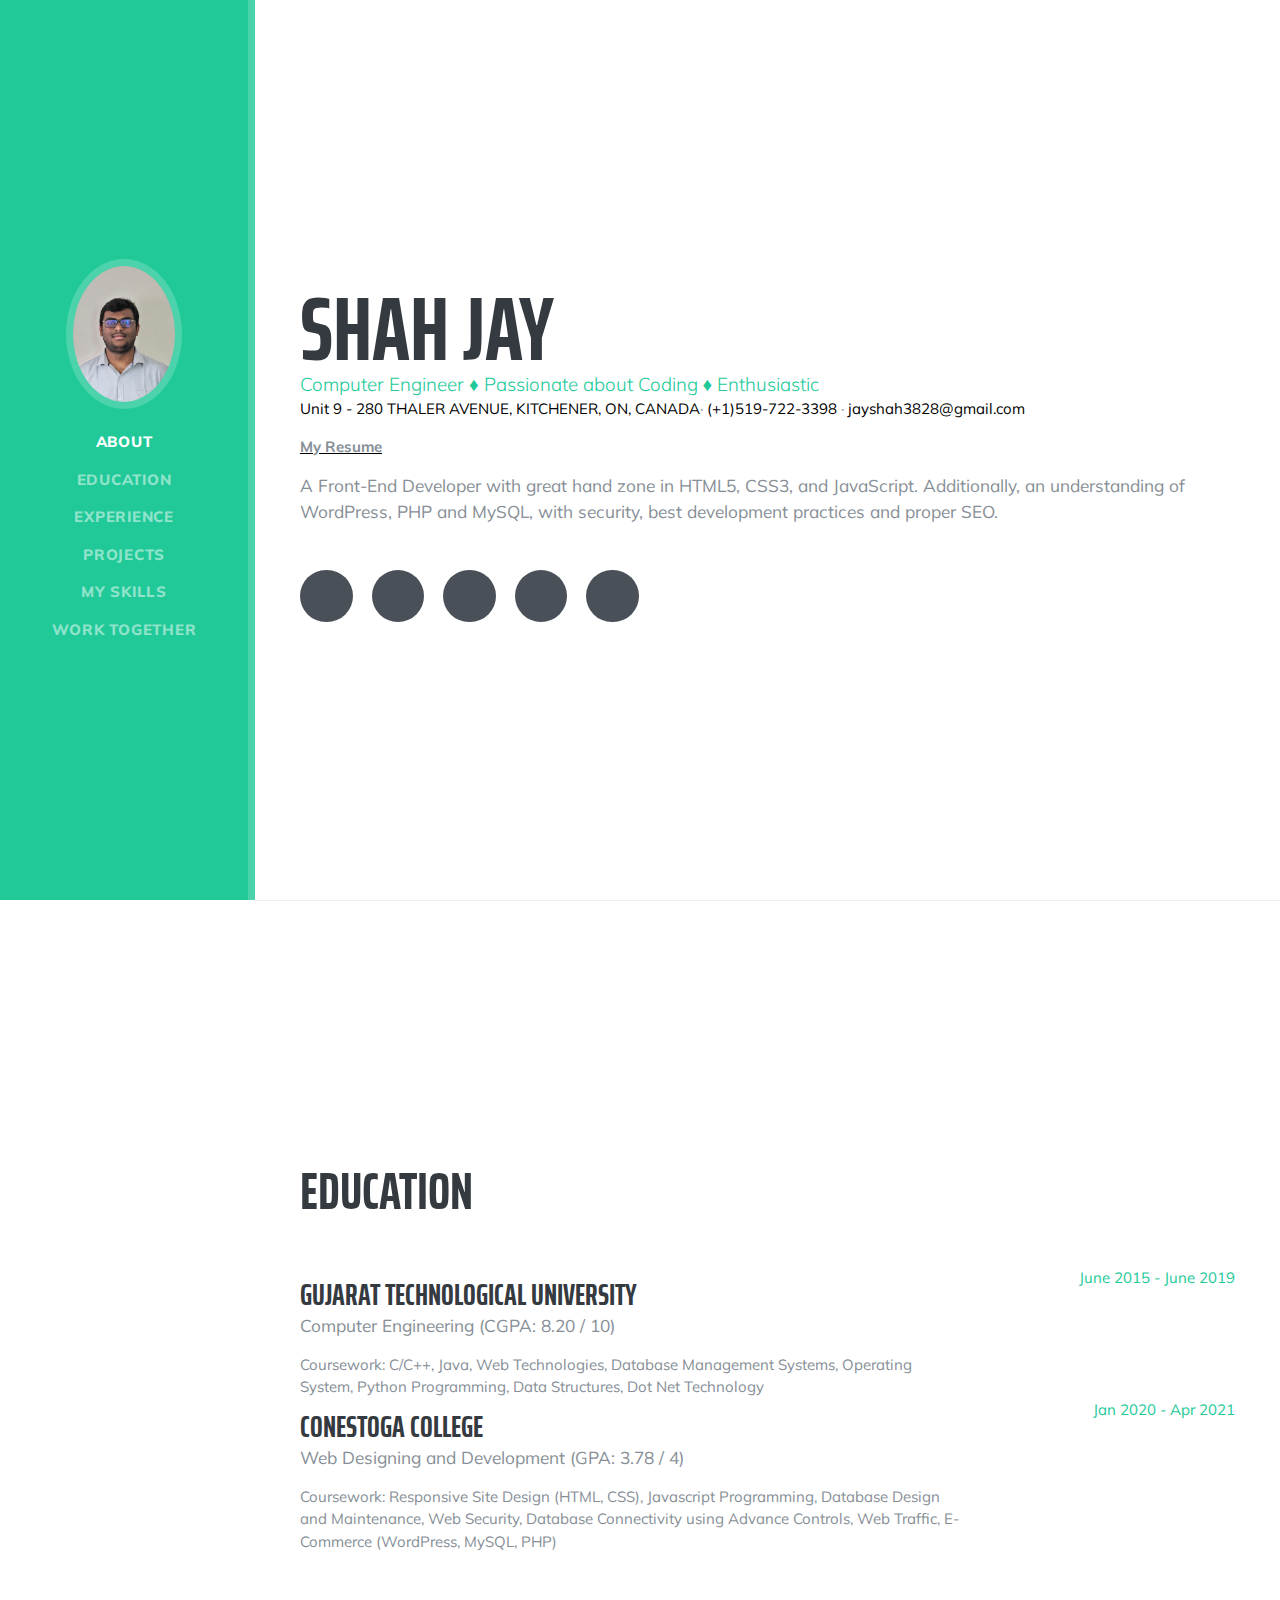
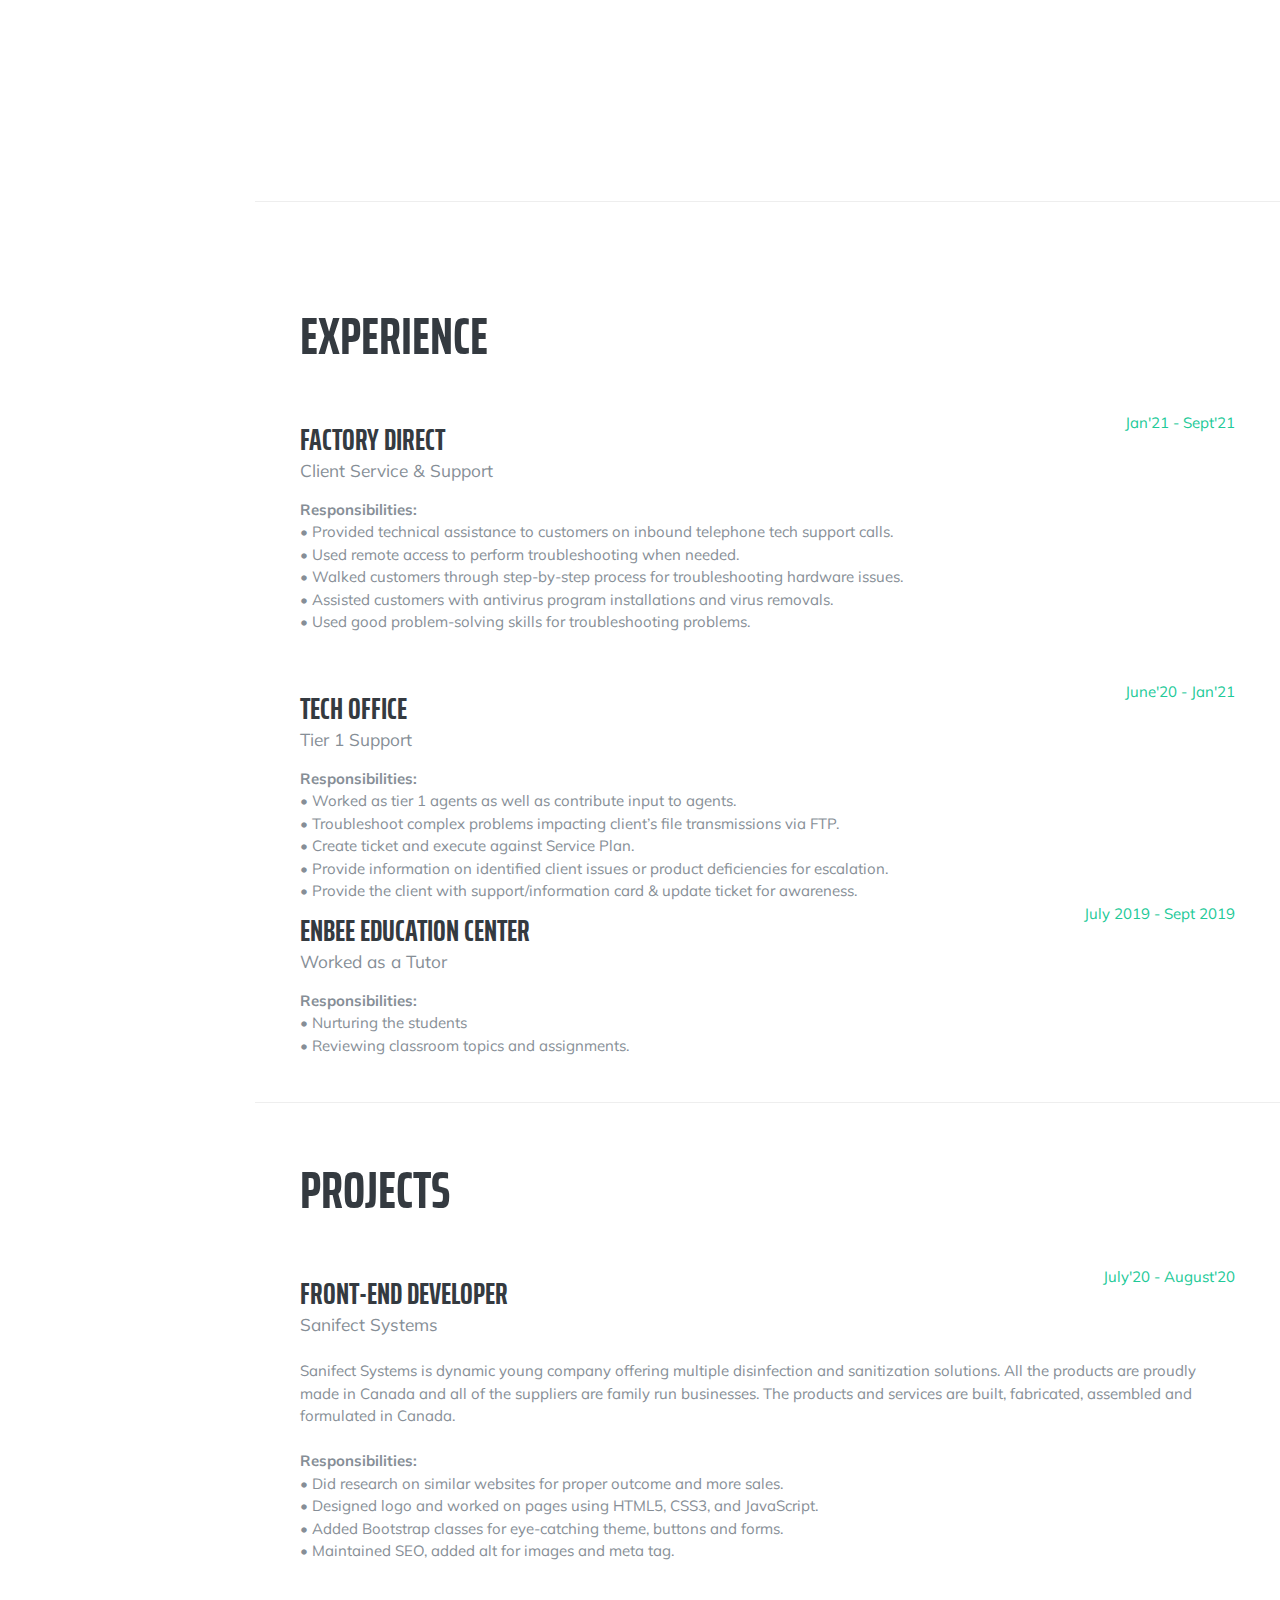
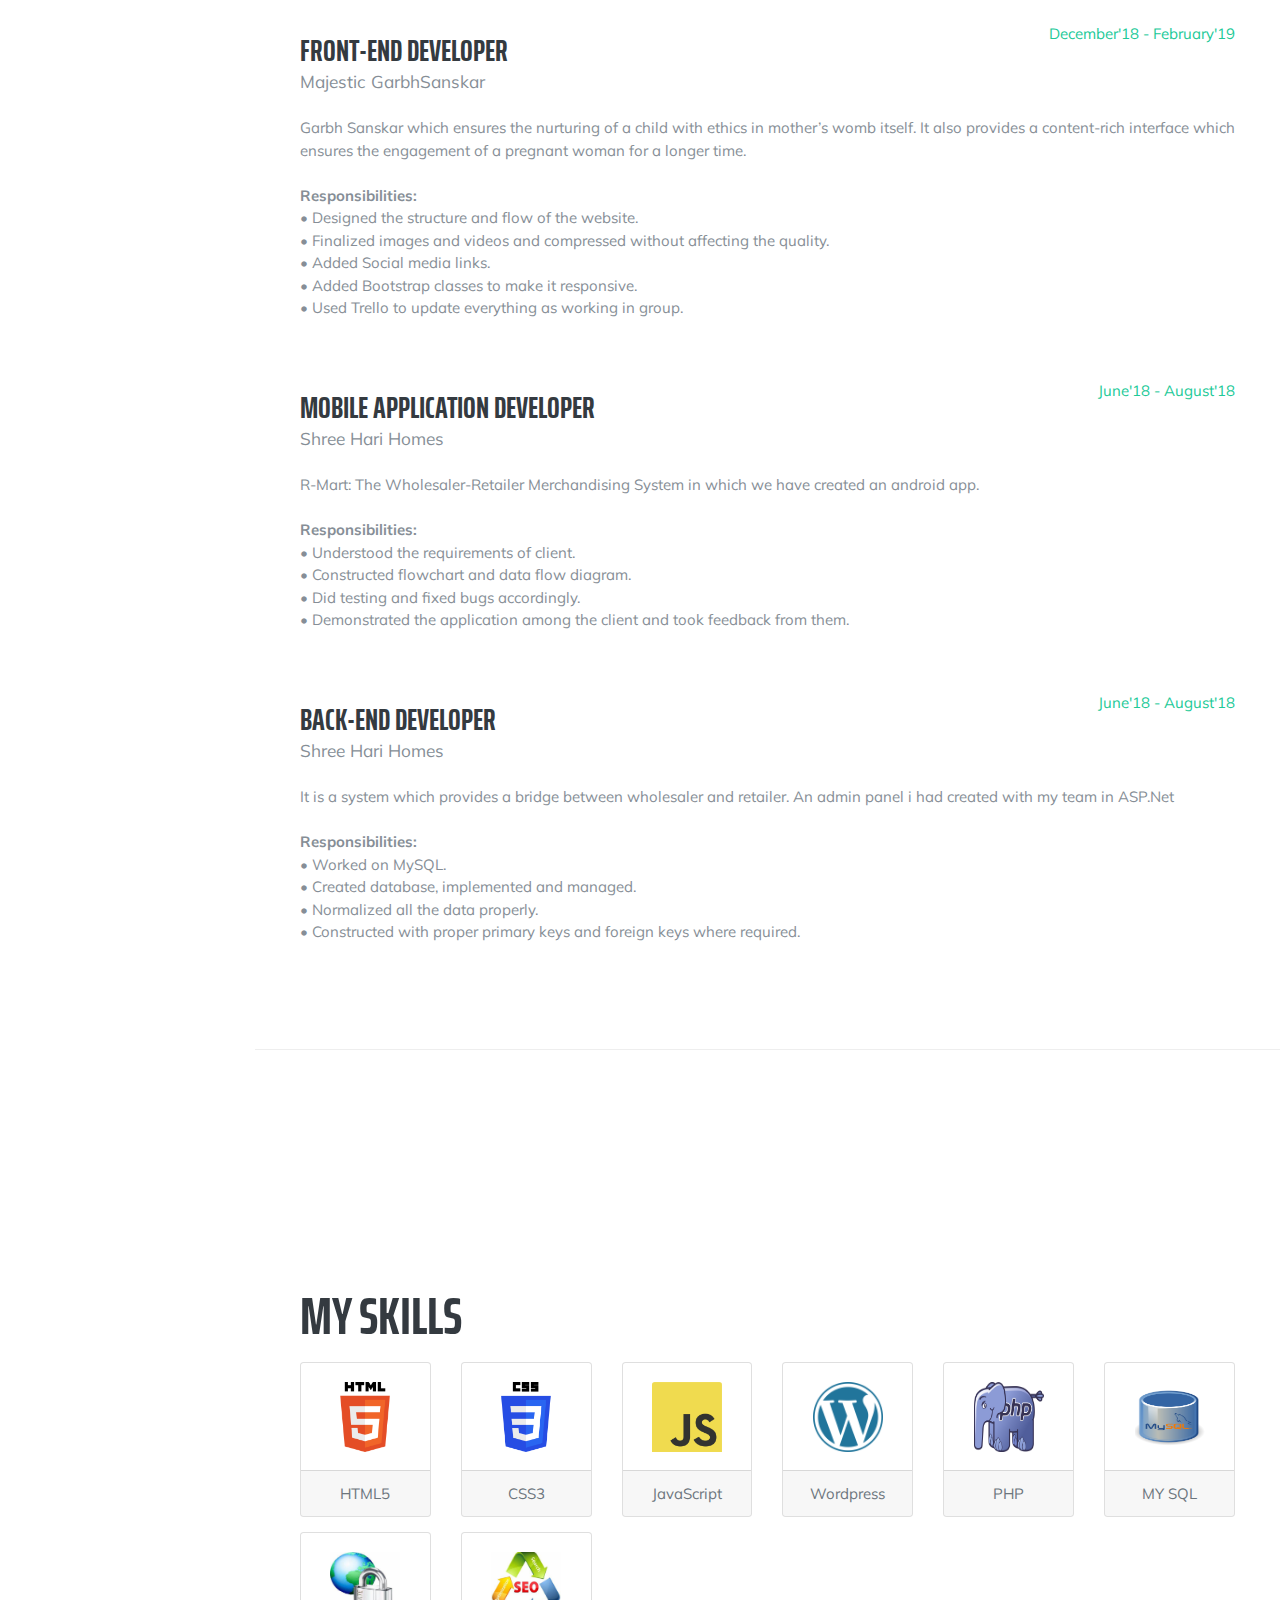
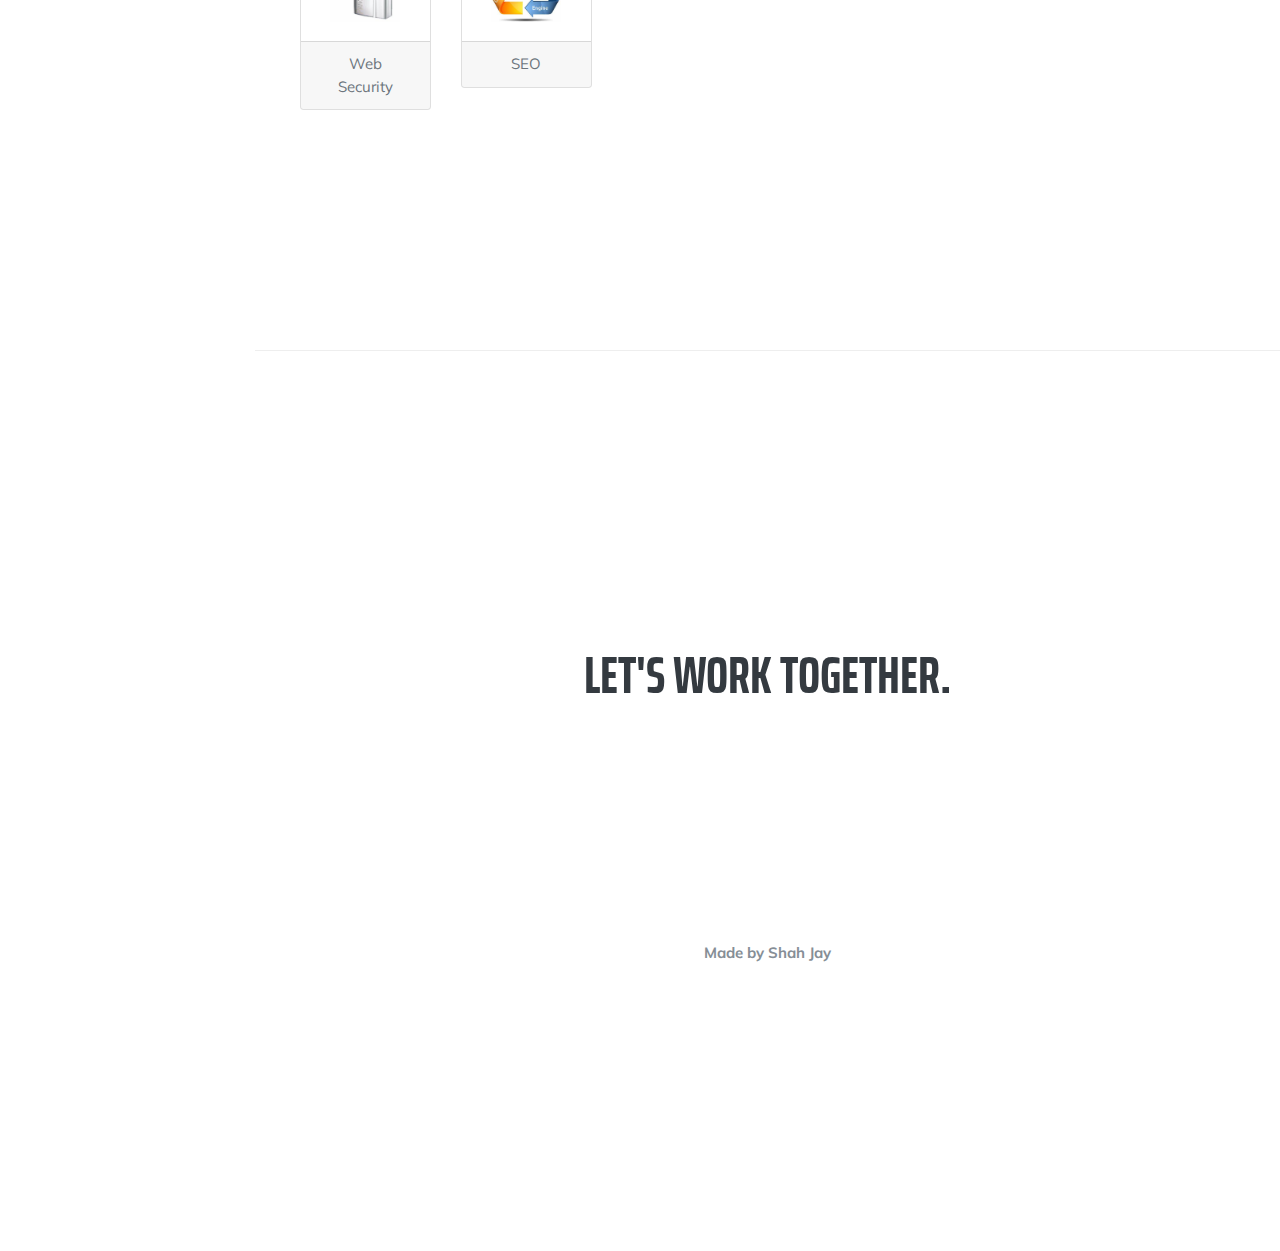
==== commit f6f2dbc3: "Update index.html" ====
--- a/index.html
+++ b/index.html
@@ -143,12 +143,12 @@
             <div class="resume-content mr-auto">
               <h3 class="mb-0">Factory Direct <a href="https://www.factorydirect.ca/"  target="__blank"><i class="fas fa-external-link-alt"
                     style="font-size: 1rem"></i></a></h3>
-              <div class="subheading mb-3">Assistant Store Manager </div>
+              <div class="subheading mb-3">Client Service & Support </div>
               <div><strong>Responsibilities:</strong>
-            <br/>• Assisted the customers with a warm welcome. <br/>• Given satisfactory answers to all the customers. <br/> • As per the schedule, opened and closed the store. <br/> • Inventory count. </div>
+            <br/>• Provided technical assistance to customers on inbound telephone tech support calls. <br/>•	Used remote access to perform troubleshooting when needed. <br/> •	Walked customers through step-by-step process for troubleshooting hardware issues. <br/> •	Assisted customers with antivirus program installations and virus removals.  <br/> •	Used good problem-solving skills for troubleshooting problems. </div>
             </div>
             <div class="resume-date text-md-right">
-              <span class="text-primary">May'21 - August'21 </span>
+              <span class="text-primary">Jan'21 - Sept'21 </span>
             </div>
           </div>
   
@@ -159,7 +159,7 @@
                     style="font-size: 1rem"></i></a></h3>
               <div class="subheading mb-3">Tier 1 Support </div>
               <div><strong>Responsibilities:</strong>
-            <br/>• Work as tier 1 agents as well as contribute input to agents. <br/>•	Troubleshoot complex problems impacting client’s file transmissions via FTP.<br/> • Create ticket and execute against Service Plan. <br/> •	Provide information on identified client issues or product deficiencies for escalation. <br/> •	Provide the client with support/information card & update ticket for awareness.</div>
+            <br/>• Worked as tier 1 agents as well as contribute input to agents. <br/>•	Troubleshoot complex problems impacting client’s file transmissions via FTP.<br/> • Create ticket and execute against Service Plan. <br/> •	Provide information on identified client issues or product deficiencies for escalation. <br/> •	Provide the client with support/information card & update ticket for awareness.</div>
             </div>
             <div class="resume-date text-md-right">
               <span class="text-primary">June'20 - Jan'21 </span>
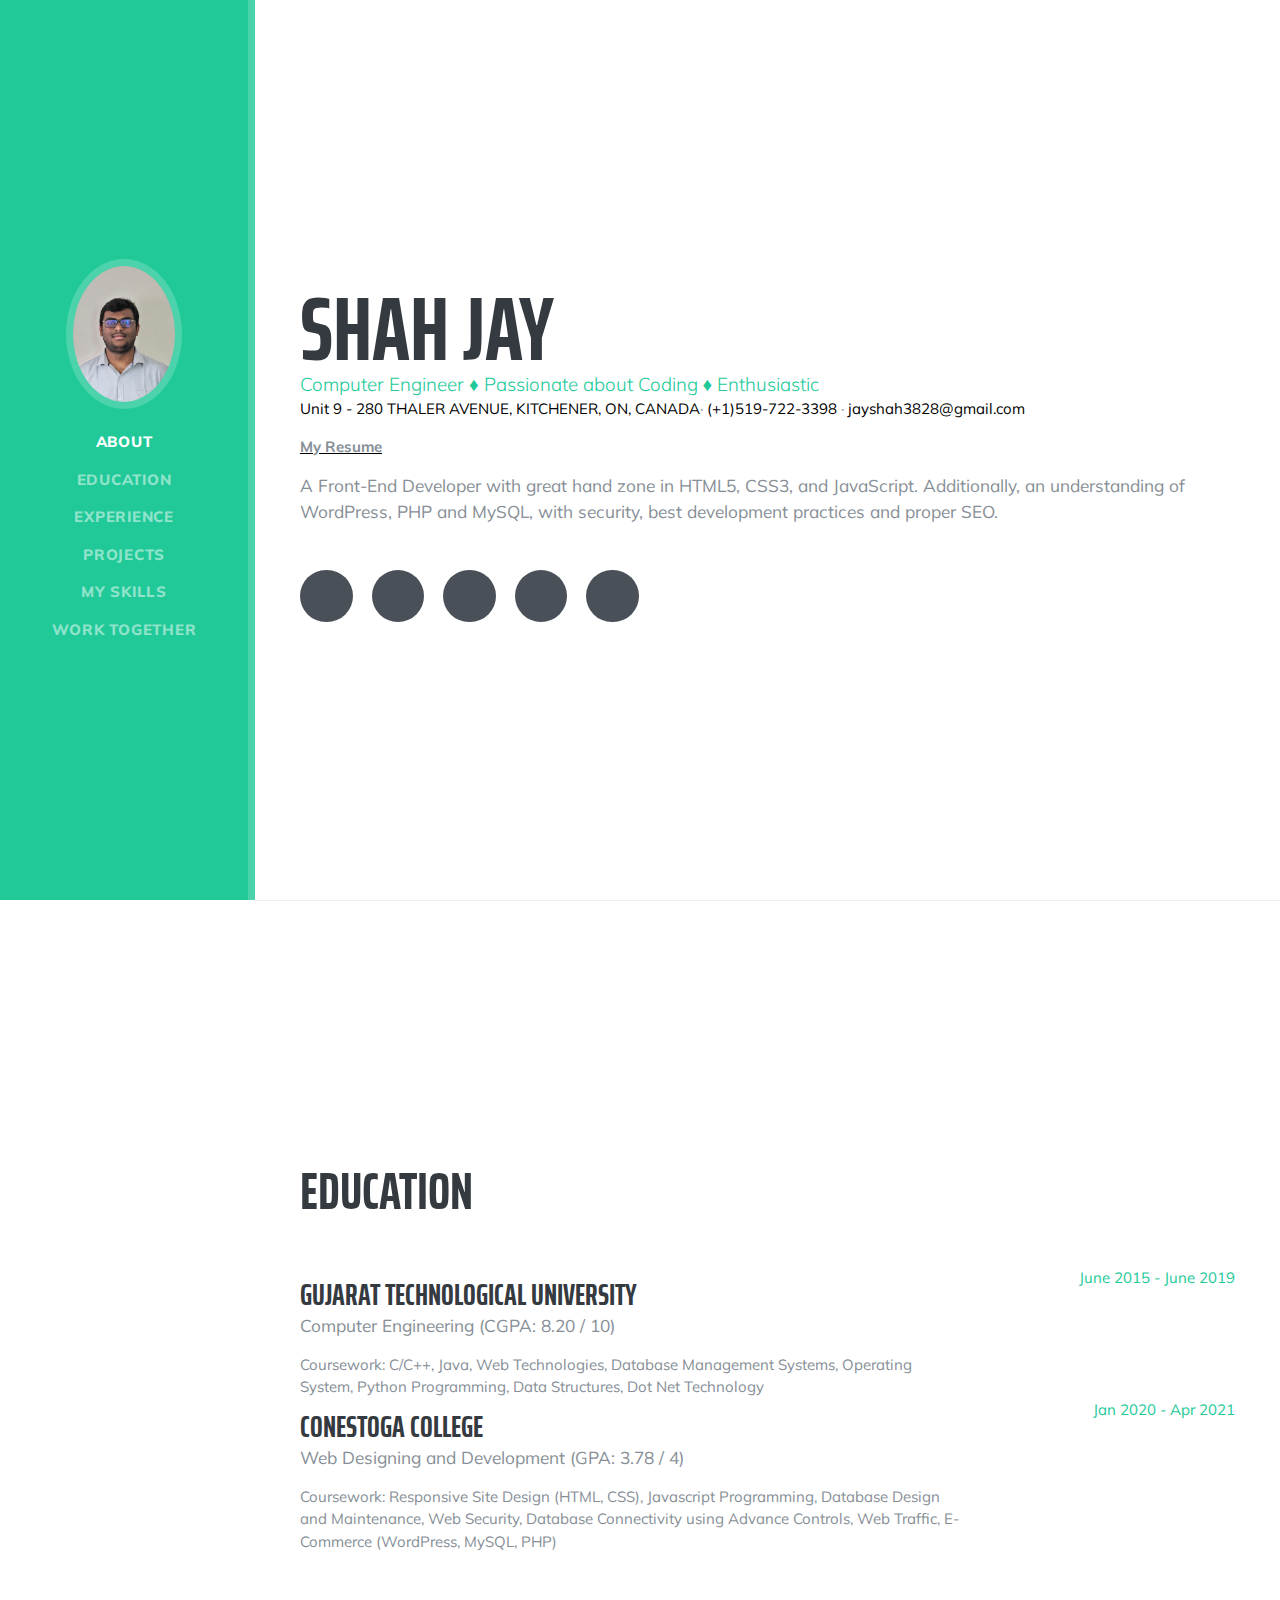
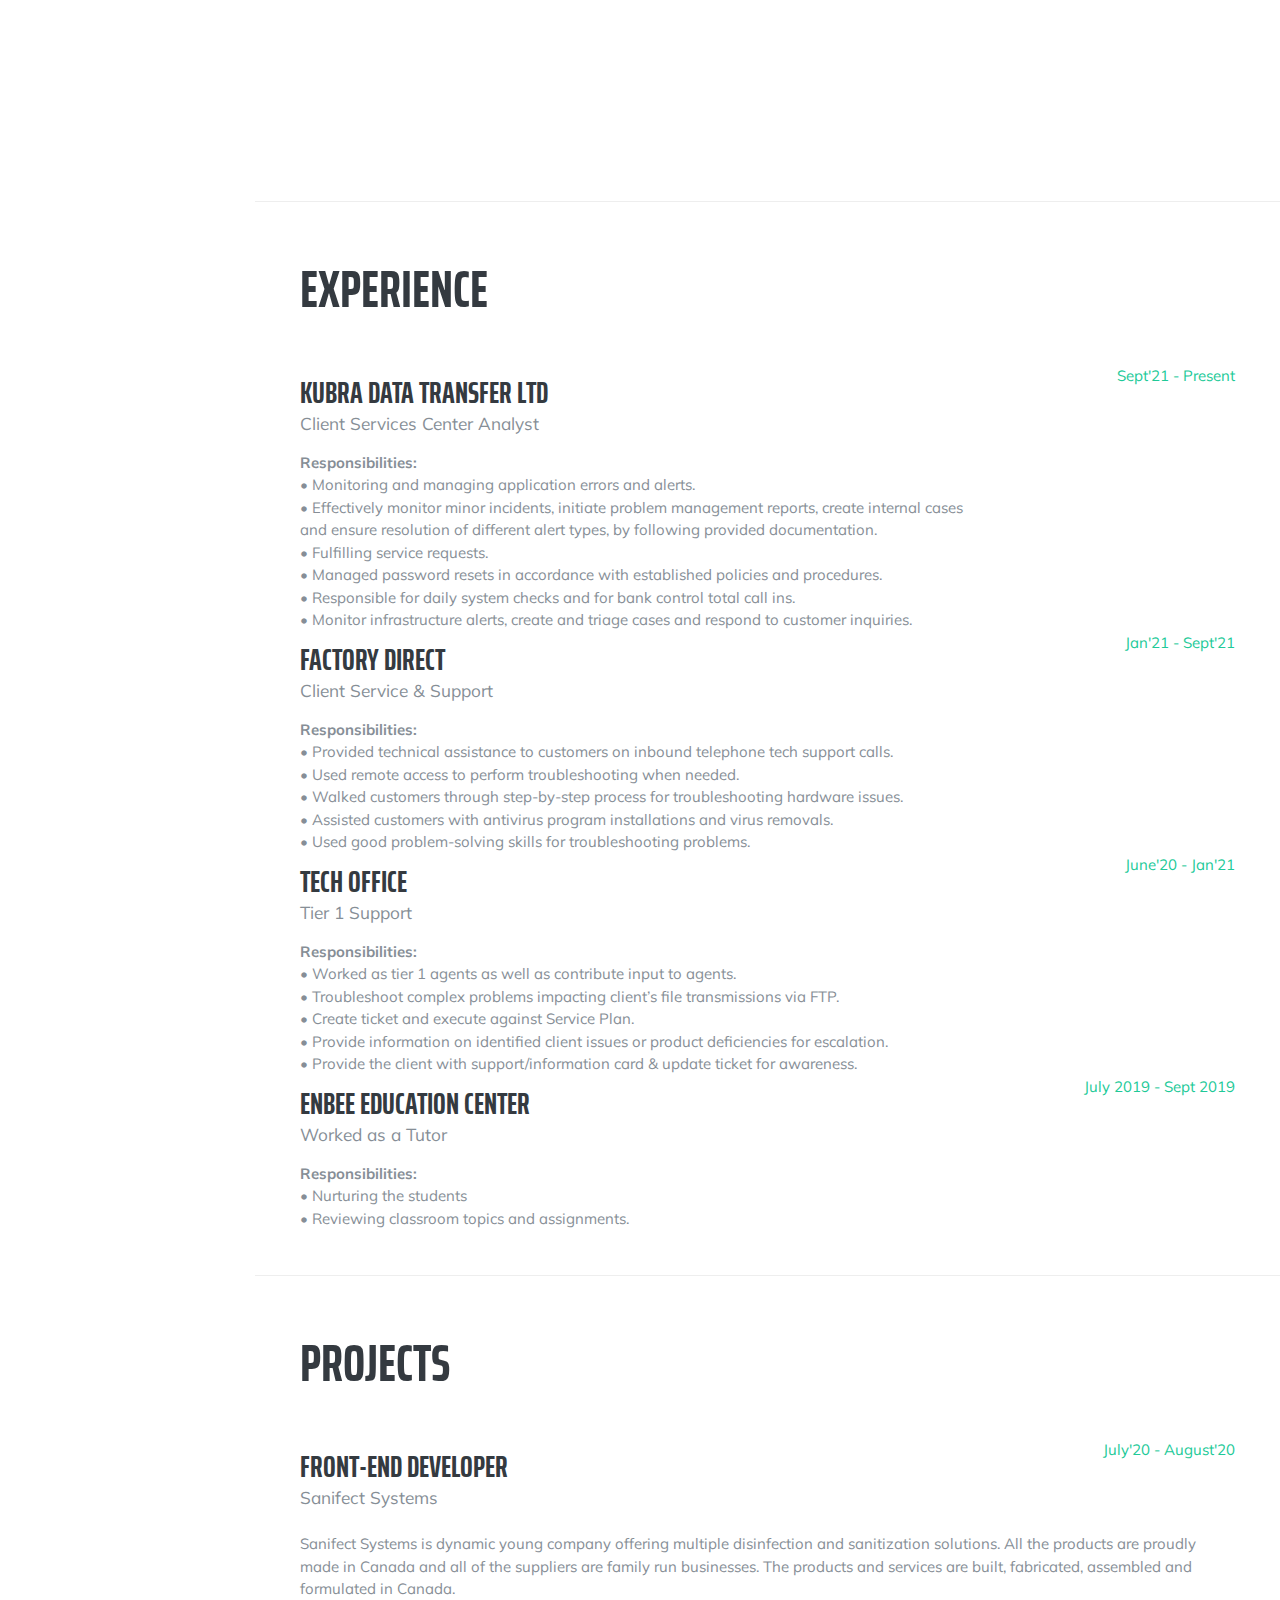
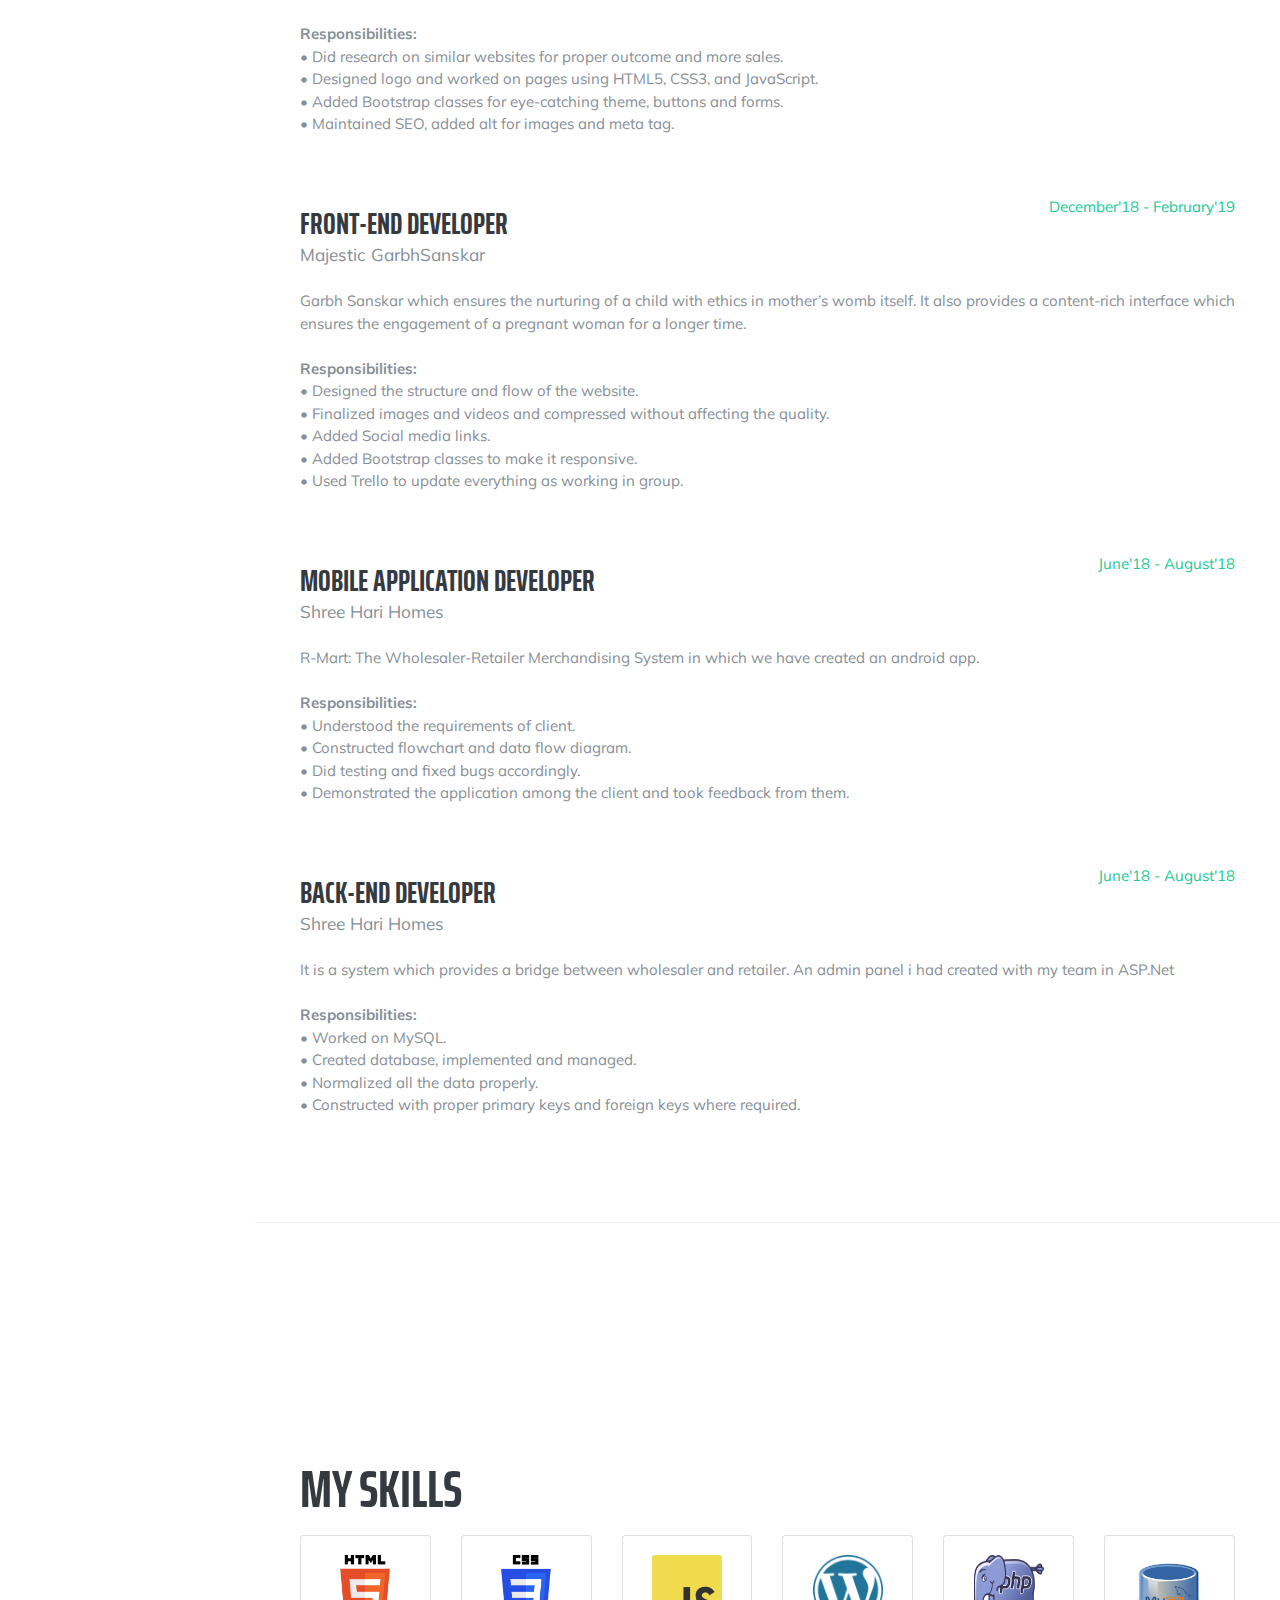
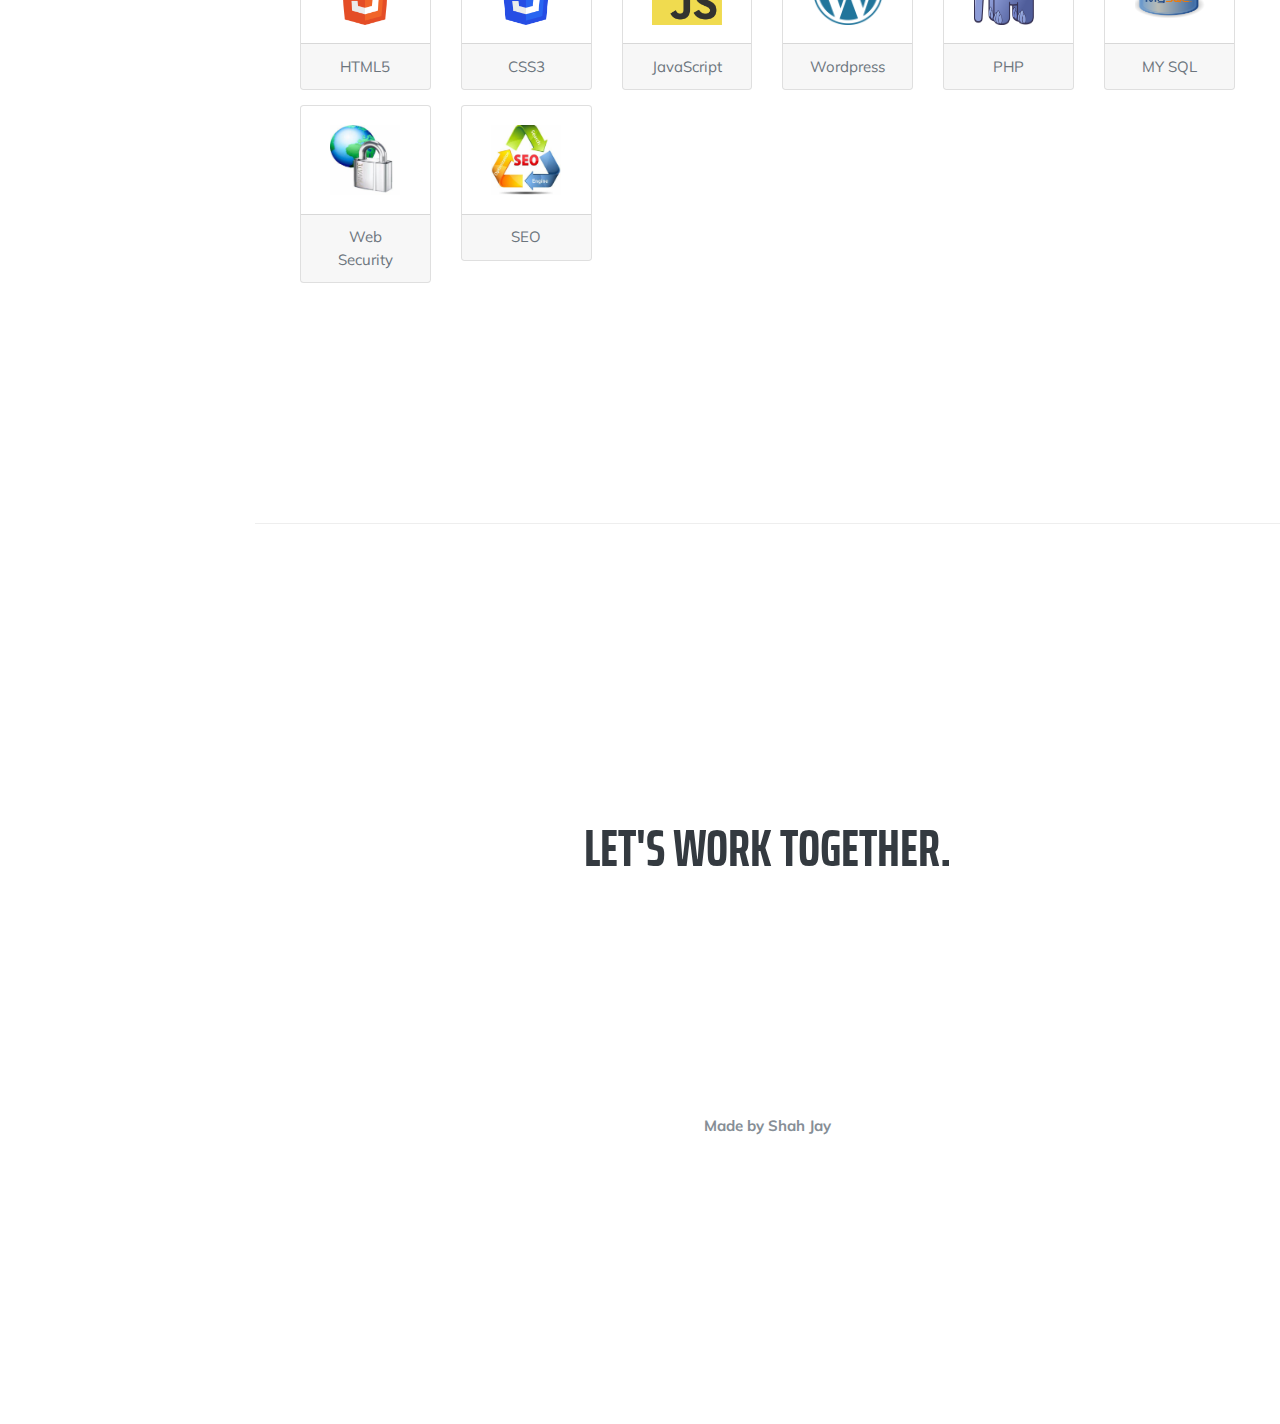
==== commit fbe1535c: "Update index.html" ====
--- a/index.html
+++ b/index.html
@@ -141,6 +141,18 @@
           <h2 class="mb-5">Experience</h2>
 		<div class="resume-item d-flex flex-column flex-md-row">
             <div class="resume-content mr-auto">
+              <h3 class="mb-0">KUBRA Data Transfer LTD <a href="https://www.kubra.com/"  target="__blank"><i class="fas fa-external-link-alt"
+                    style="font-size: 1rem"></i></a></h3>
+              <div class="subheading mb-3">Client Services Center Analyst </div>
+              <div><strong>Responsibilities:</strong>
+            <br/>•	Monitoring and managing application errors and alerts.<br/>•	Effectively monitor minor incidents, initiate problem management reports, create internal cases and ensure resolution of different alert types, by following provided documentation.<br/> •	Fulfilling service requests. <br/>•	Managed password resets in accordance with established policies and procedures. <br/> •	Responsible for daily system checks and for bank control total call ins. <br/> •	Monitor infrastructure alerts, create and triage cases and respond to customer inquiries.</div>
+            </div>
+            <div class="resume-date text-md-right">
+              <span class="text-primary">Sept'21 - Present </span>
+            </div>
+	    </div>
+		<div class="resume-item d-flex flex-column flex-md-row">
+            <div class="resume-content mr-auto">
               <h3 class="mb-0">Factory Direct <a href="https://www.factorydirect.ca/"  target="__blank"><i class="fas fa-external-link-alt"
                     style="font-size: 1rem"></i></a></h3>
               <div class="subheading mb-3">Client Service & Support </div>
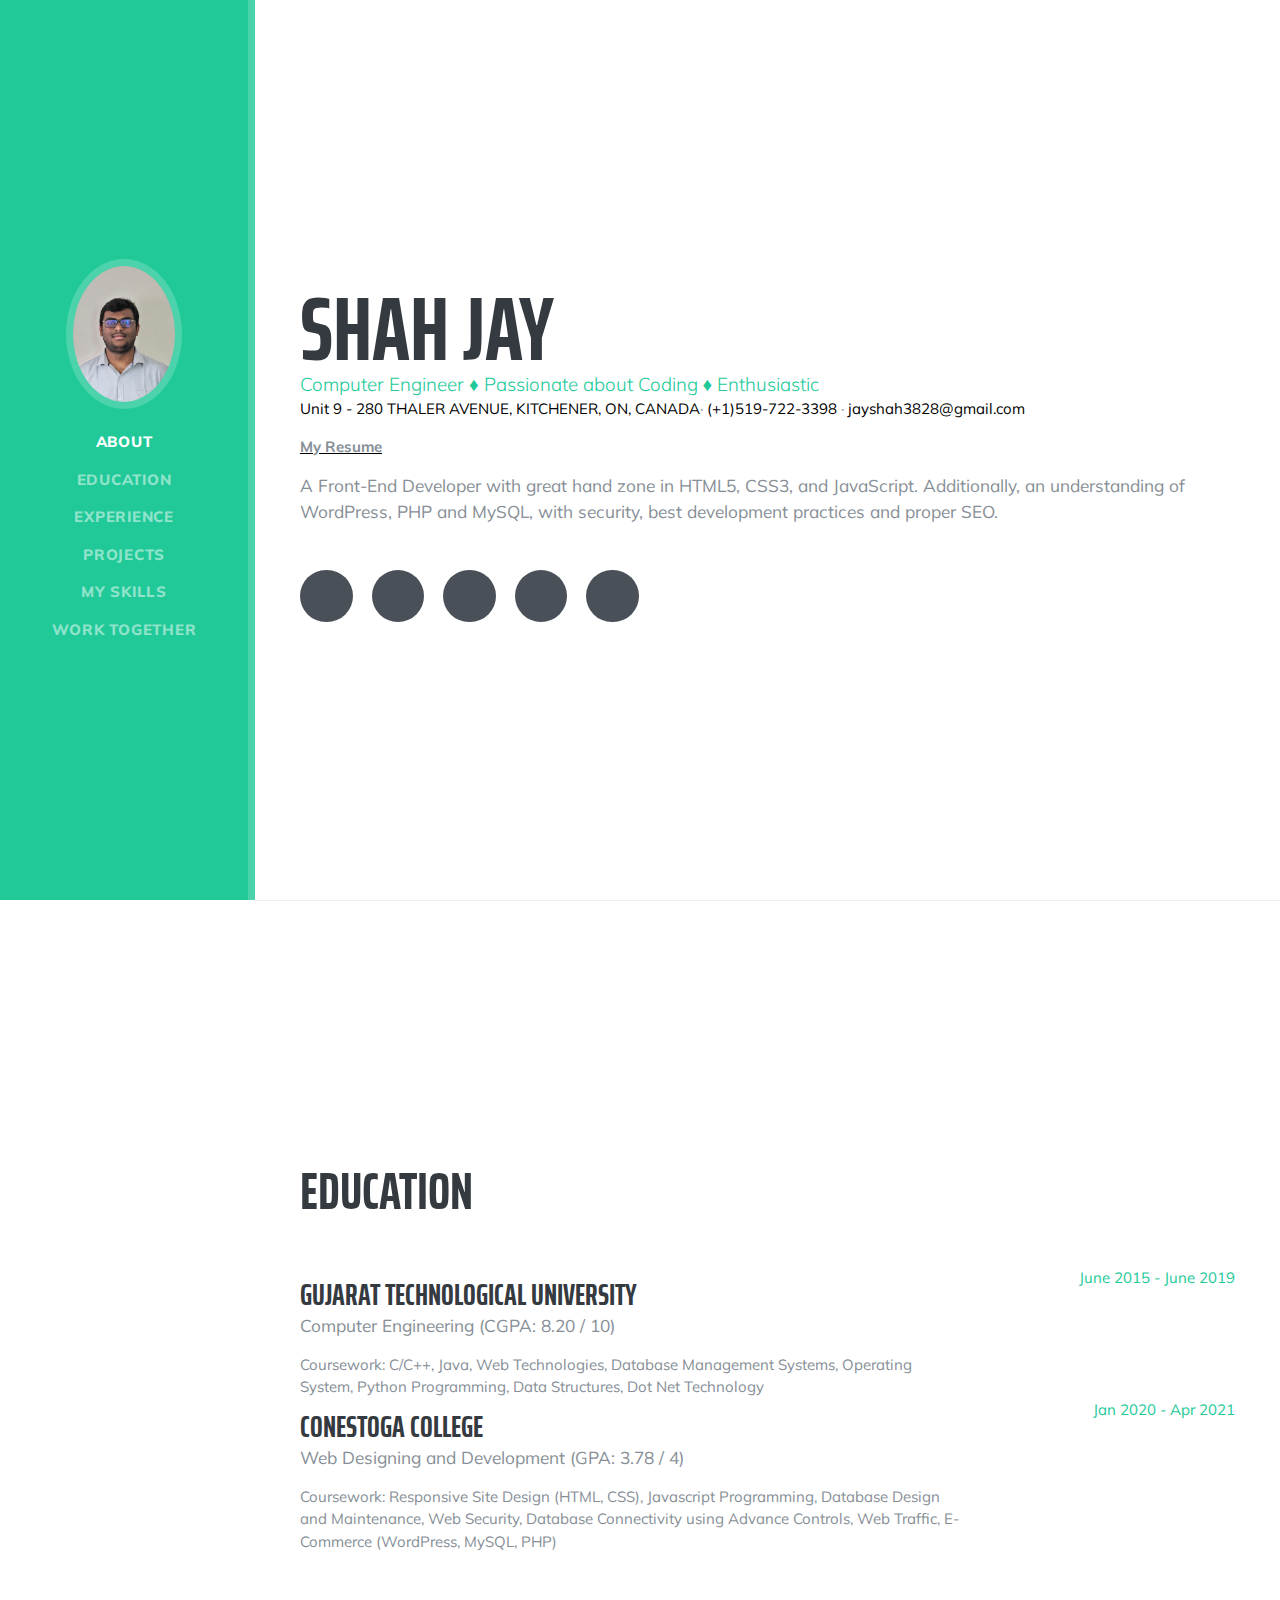
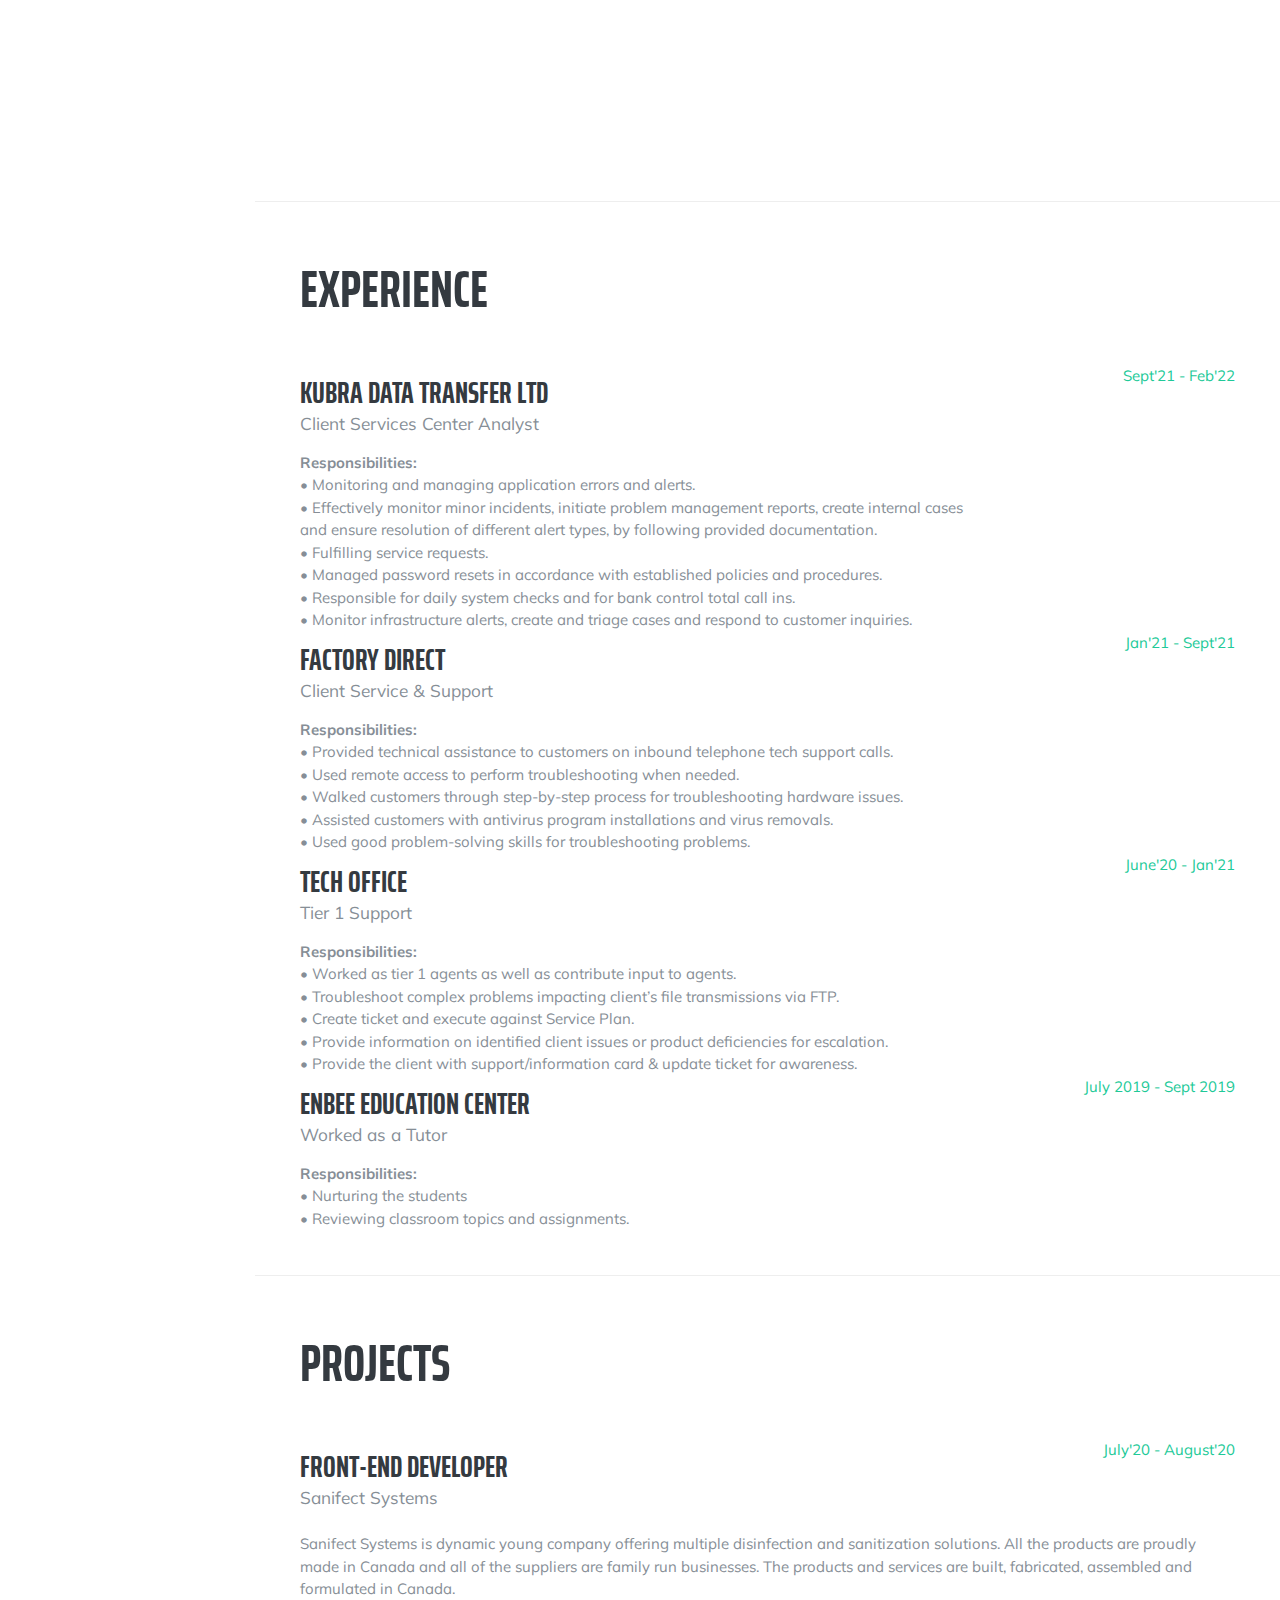
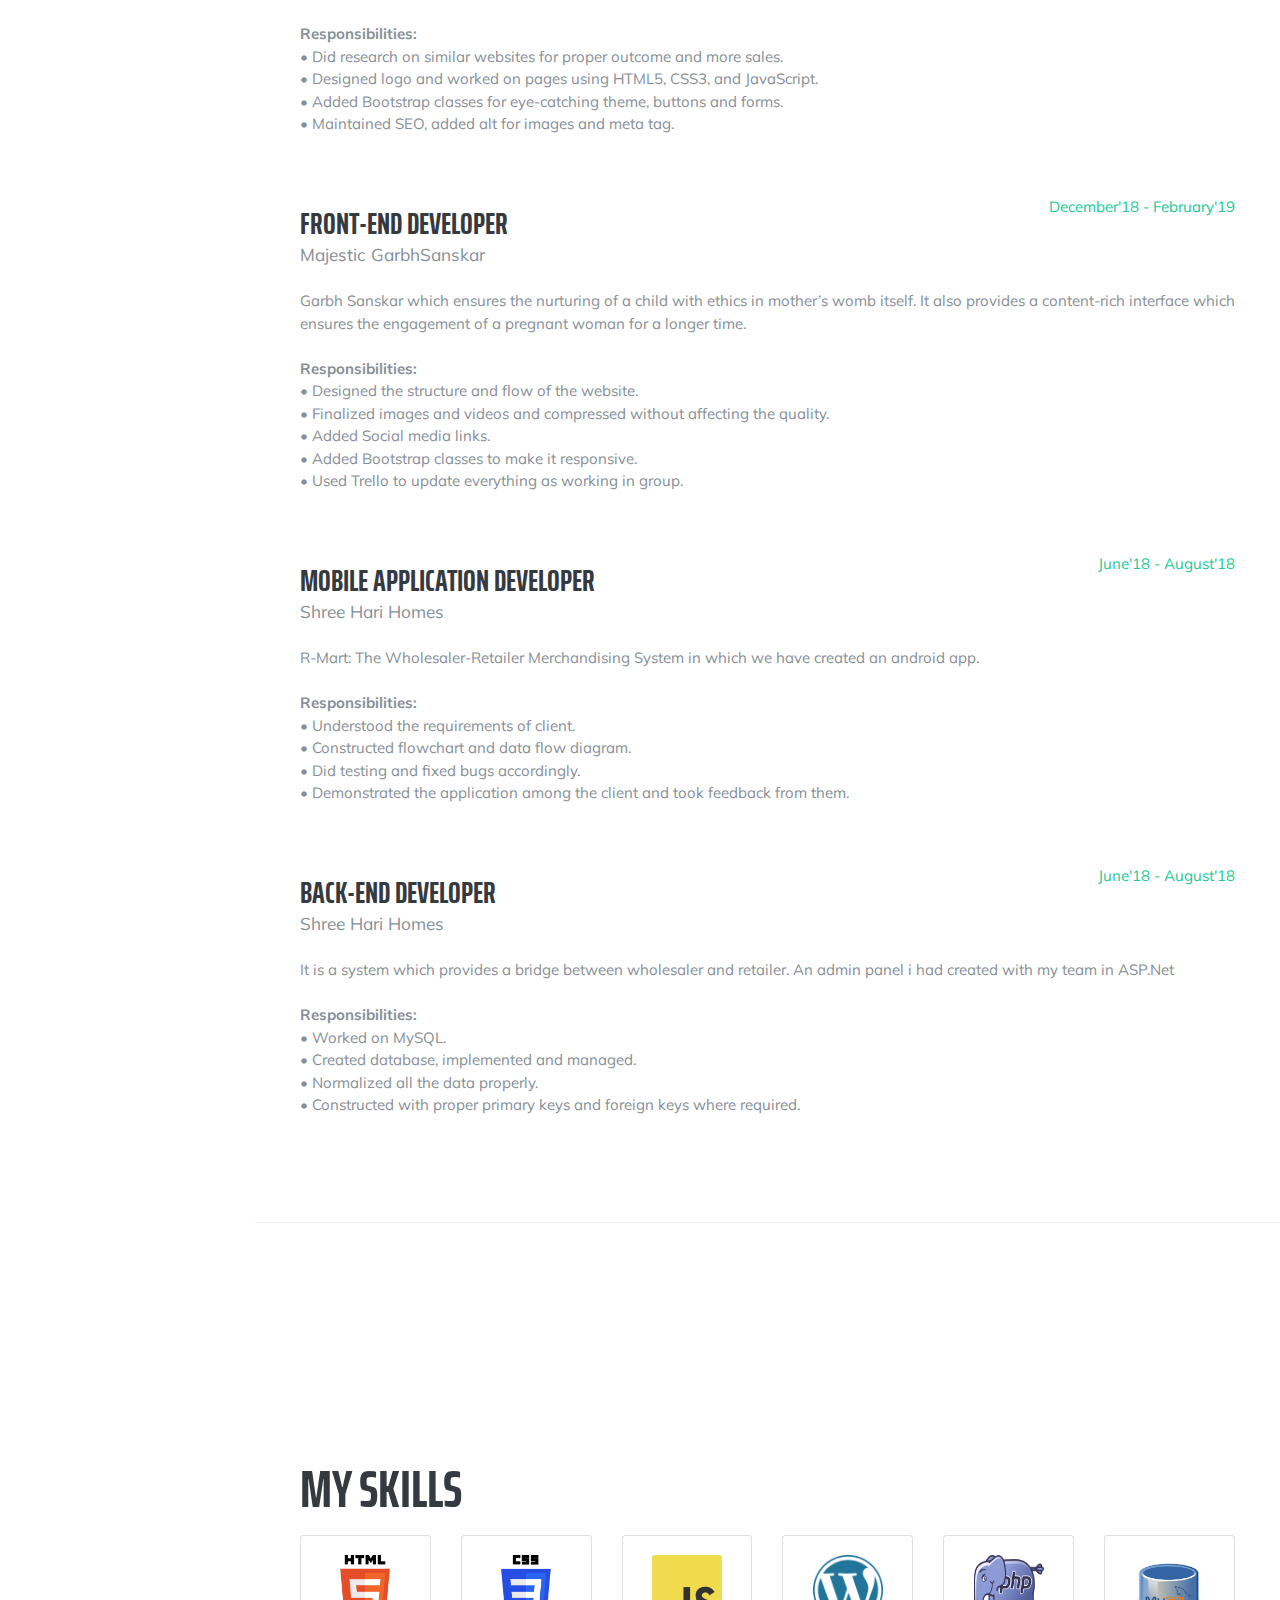
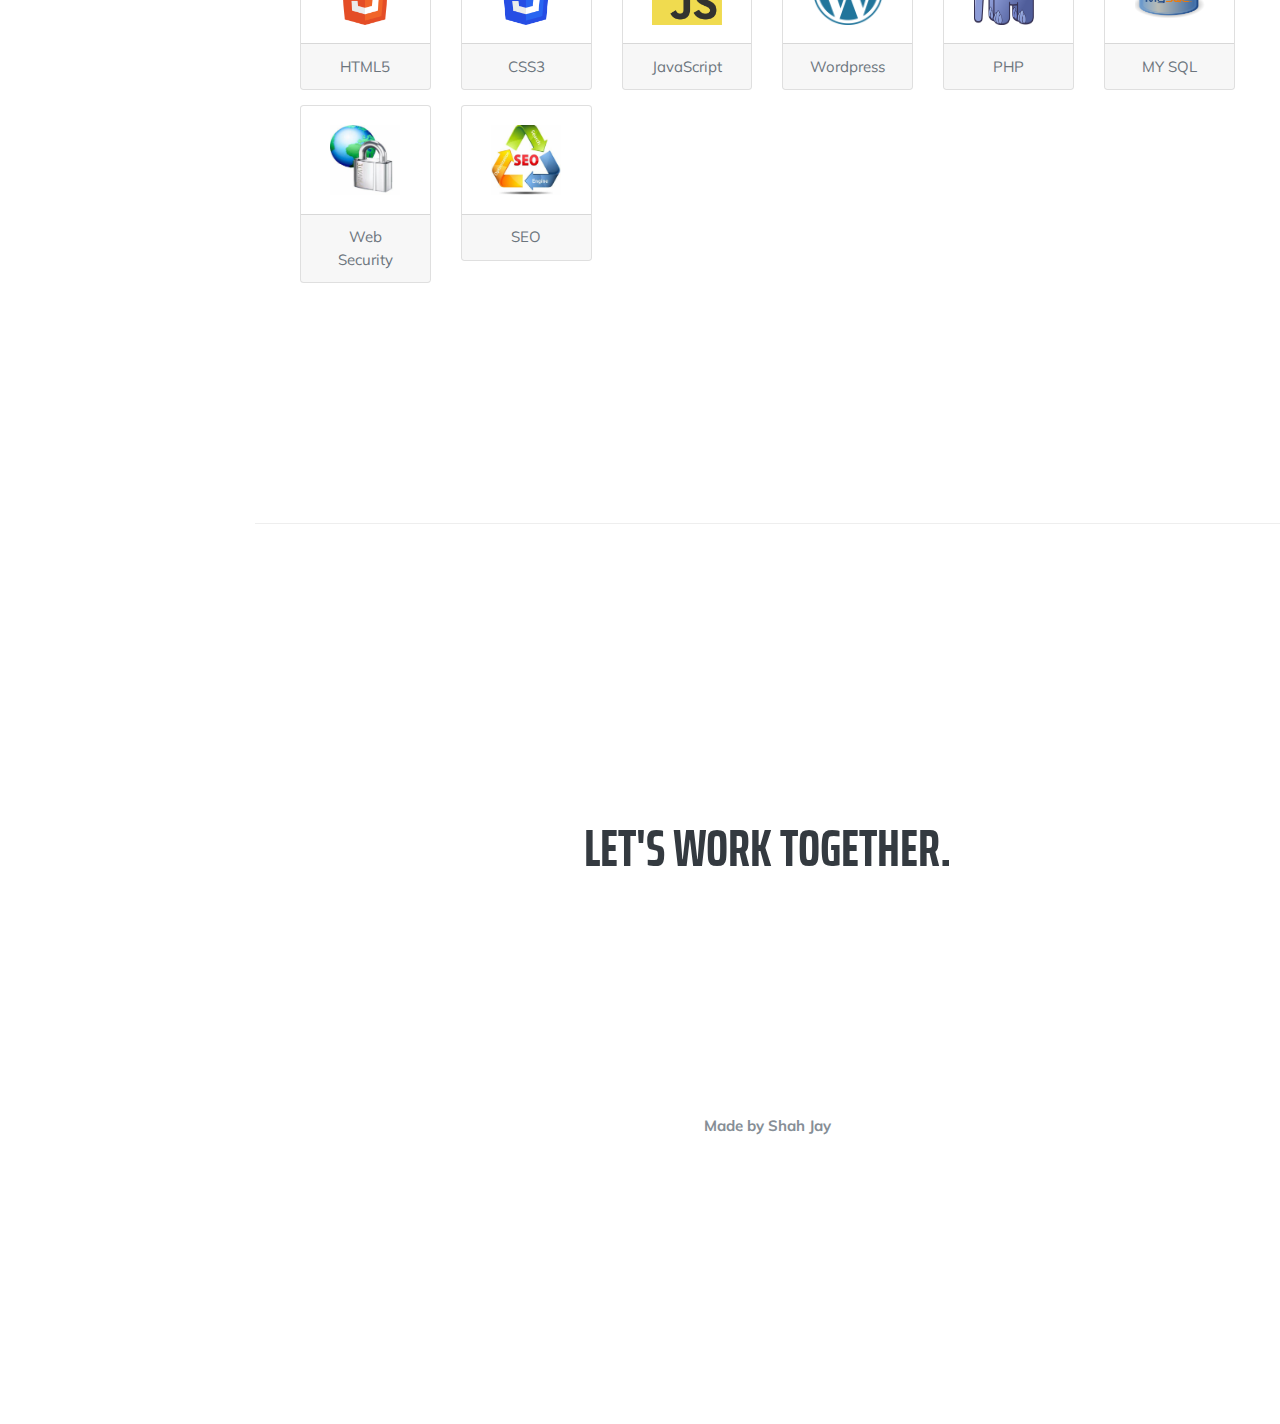
==== commit 6de26558: "Update index.html" ====
--- a/index.html
+++ b/index.html
@@ -148,7 +148,7 @@
             <br/>•	Monitoring and managing application errors and alerts.<br/>•	Effectively monitor minor incidents, initiate problem management reports, create internal cases and ensure resolution of different alert types, by following provided documentation.<br/> •	Fulfilling service requests. <br/>•	Managed password resets in accordance with established policies and procedures. <br/> •	Responsible for daily system checks and for bank control total call ins. <br/> •	Monitor infrastructure alerts, create and triage cases and respond to customer inquiries.</div>
             </div>
             <div class="resume-date text-md-right">
-              <span class="text-primary">Sept'21 - Present </span>
+              <span class="text-primary">Sept'21 - Feb'22 </span>
             </div>
 	    </div>
 		<div class="resume-item d-flex flex-column flex-md-row">
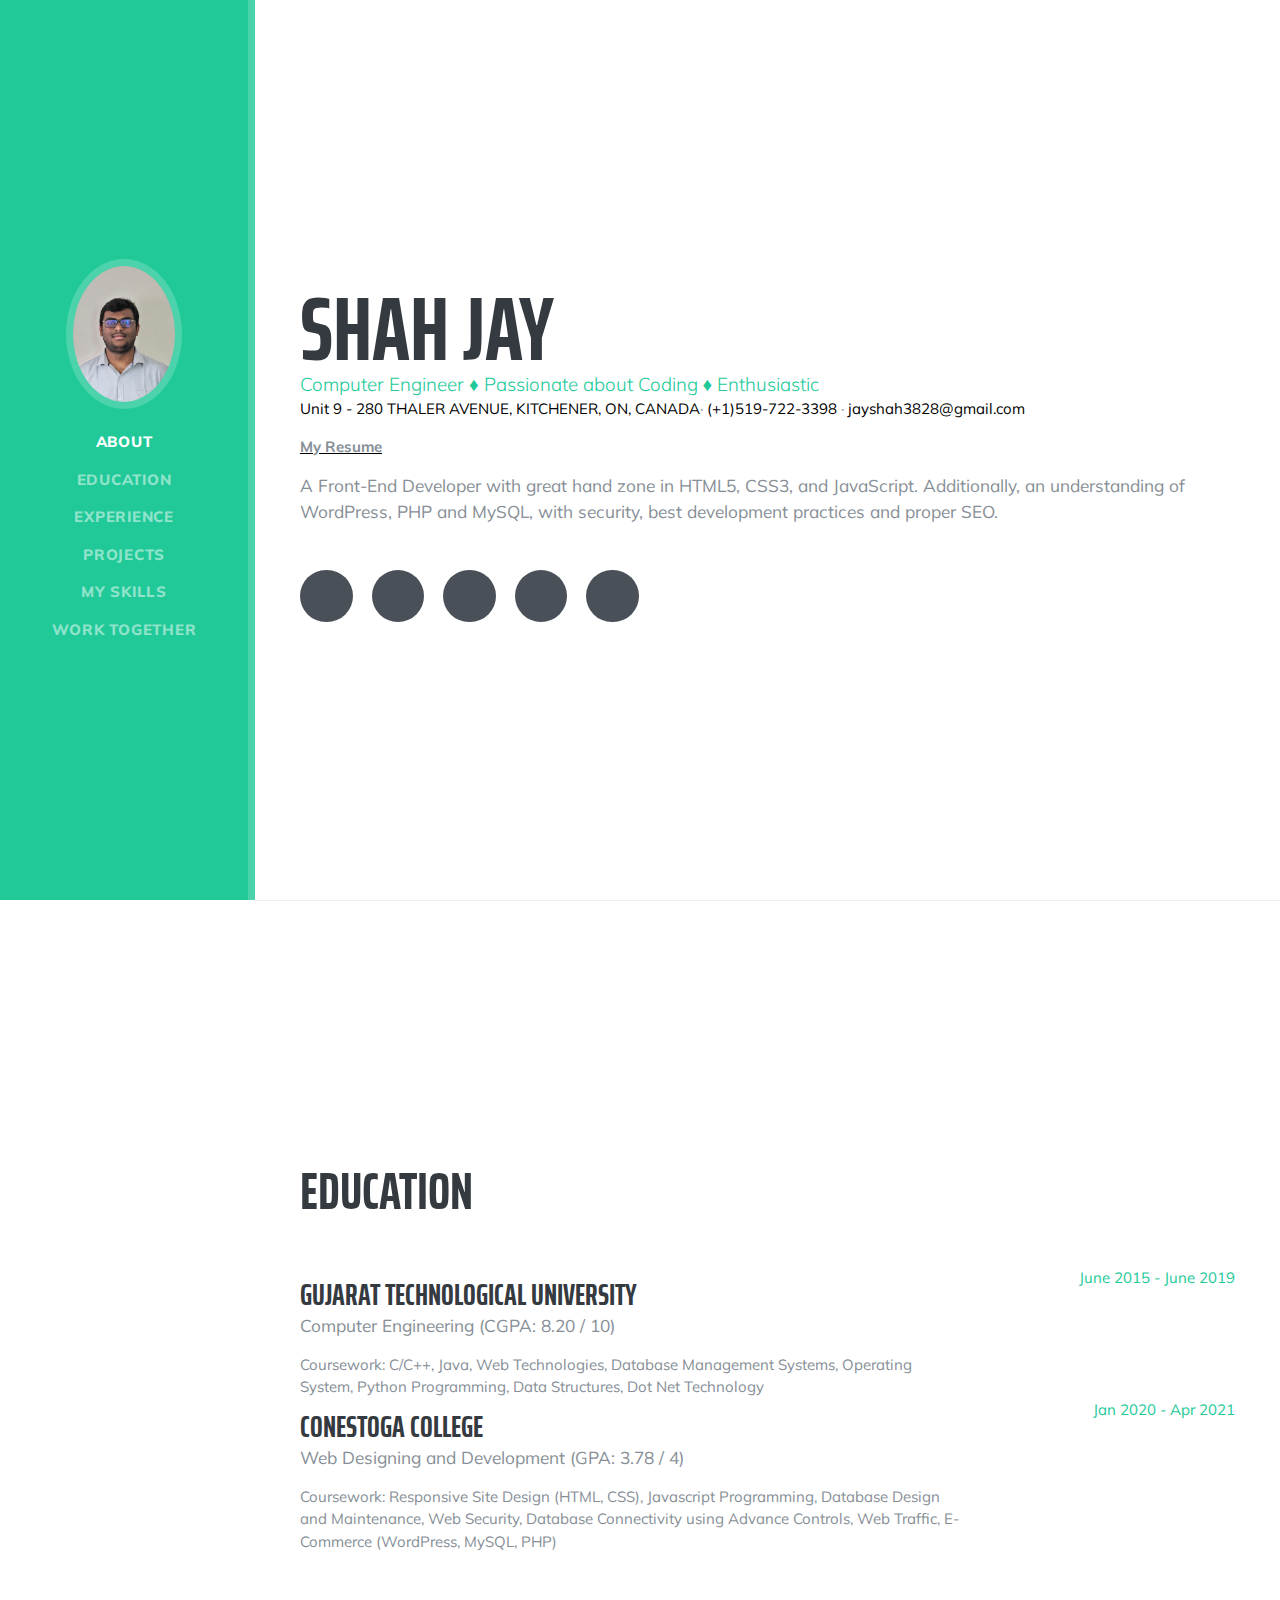
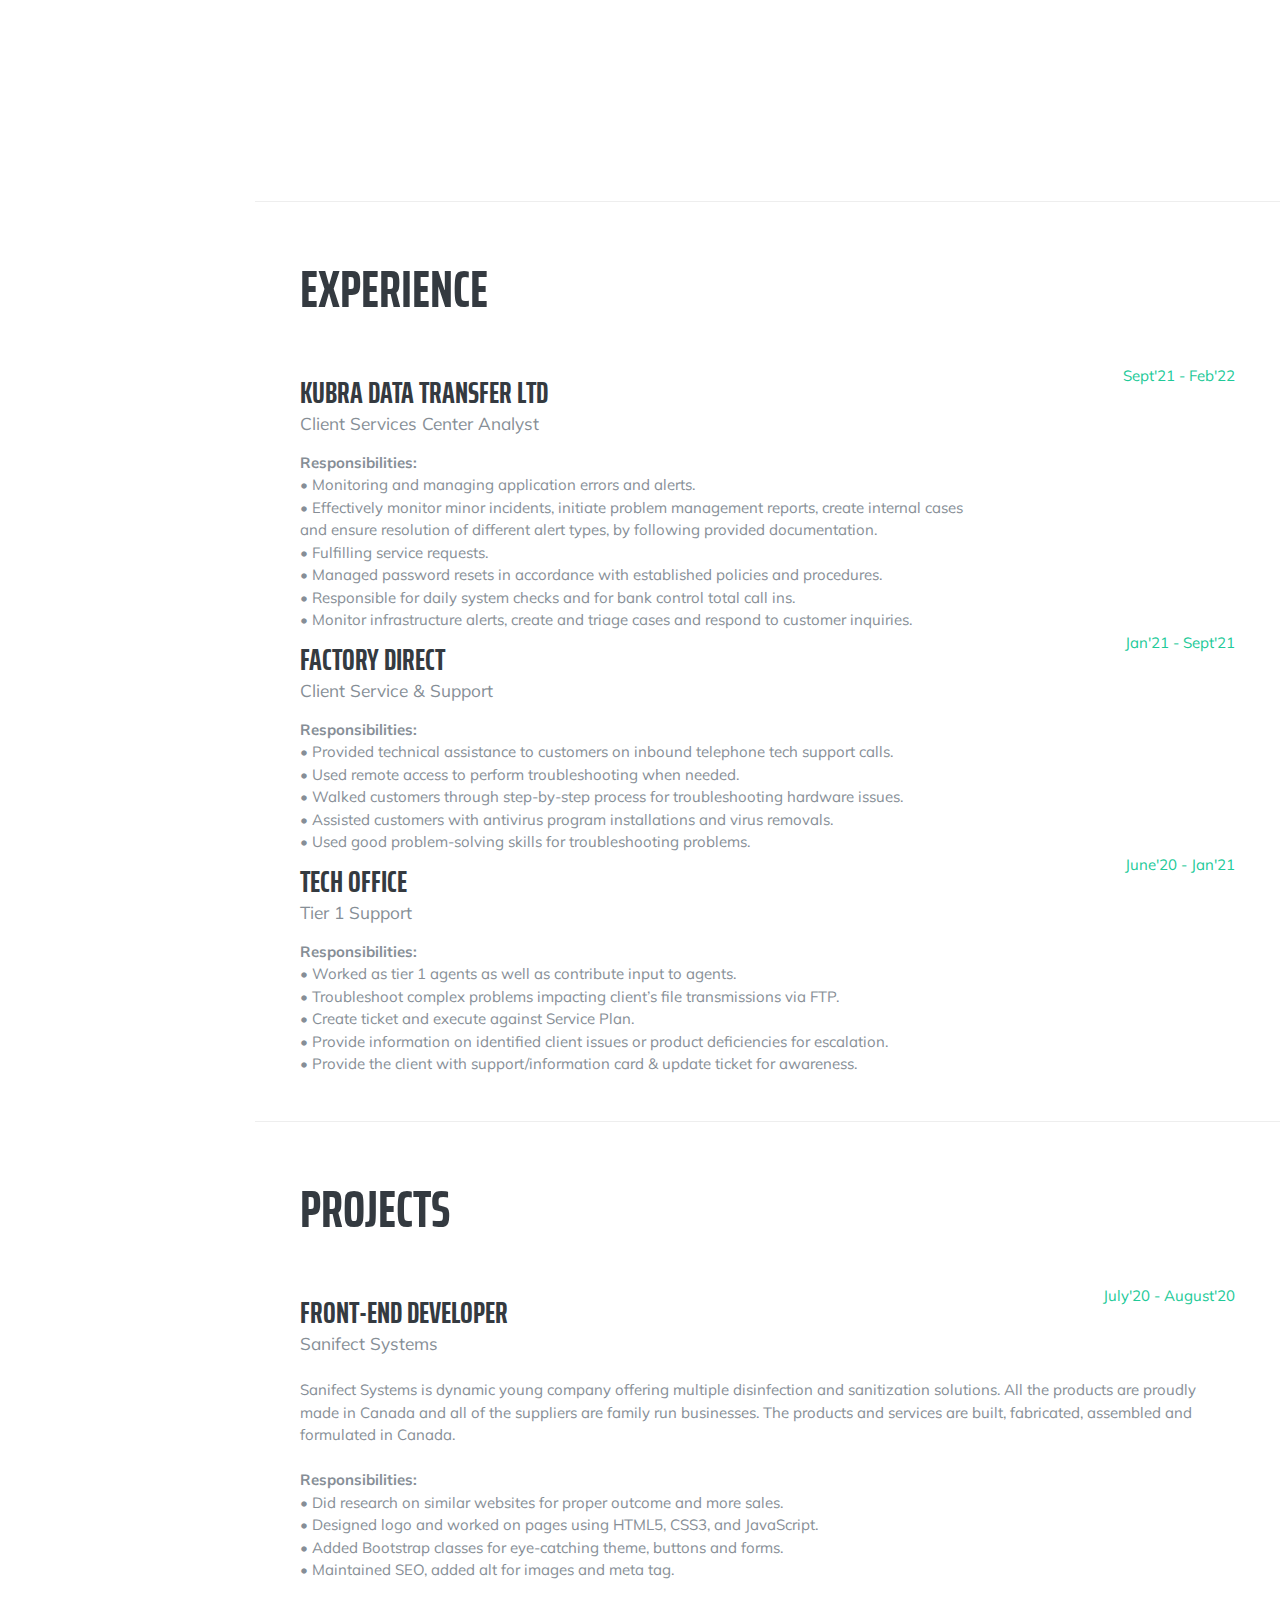
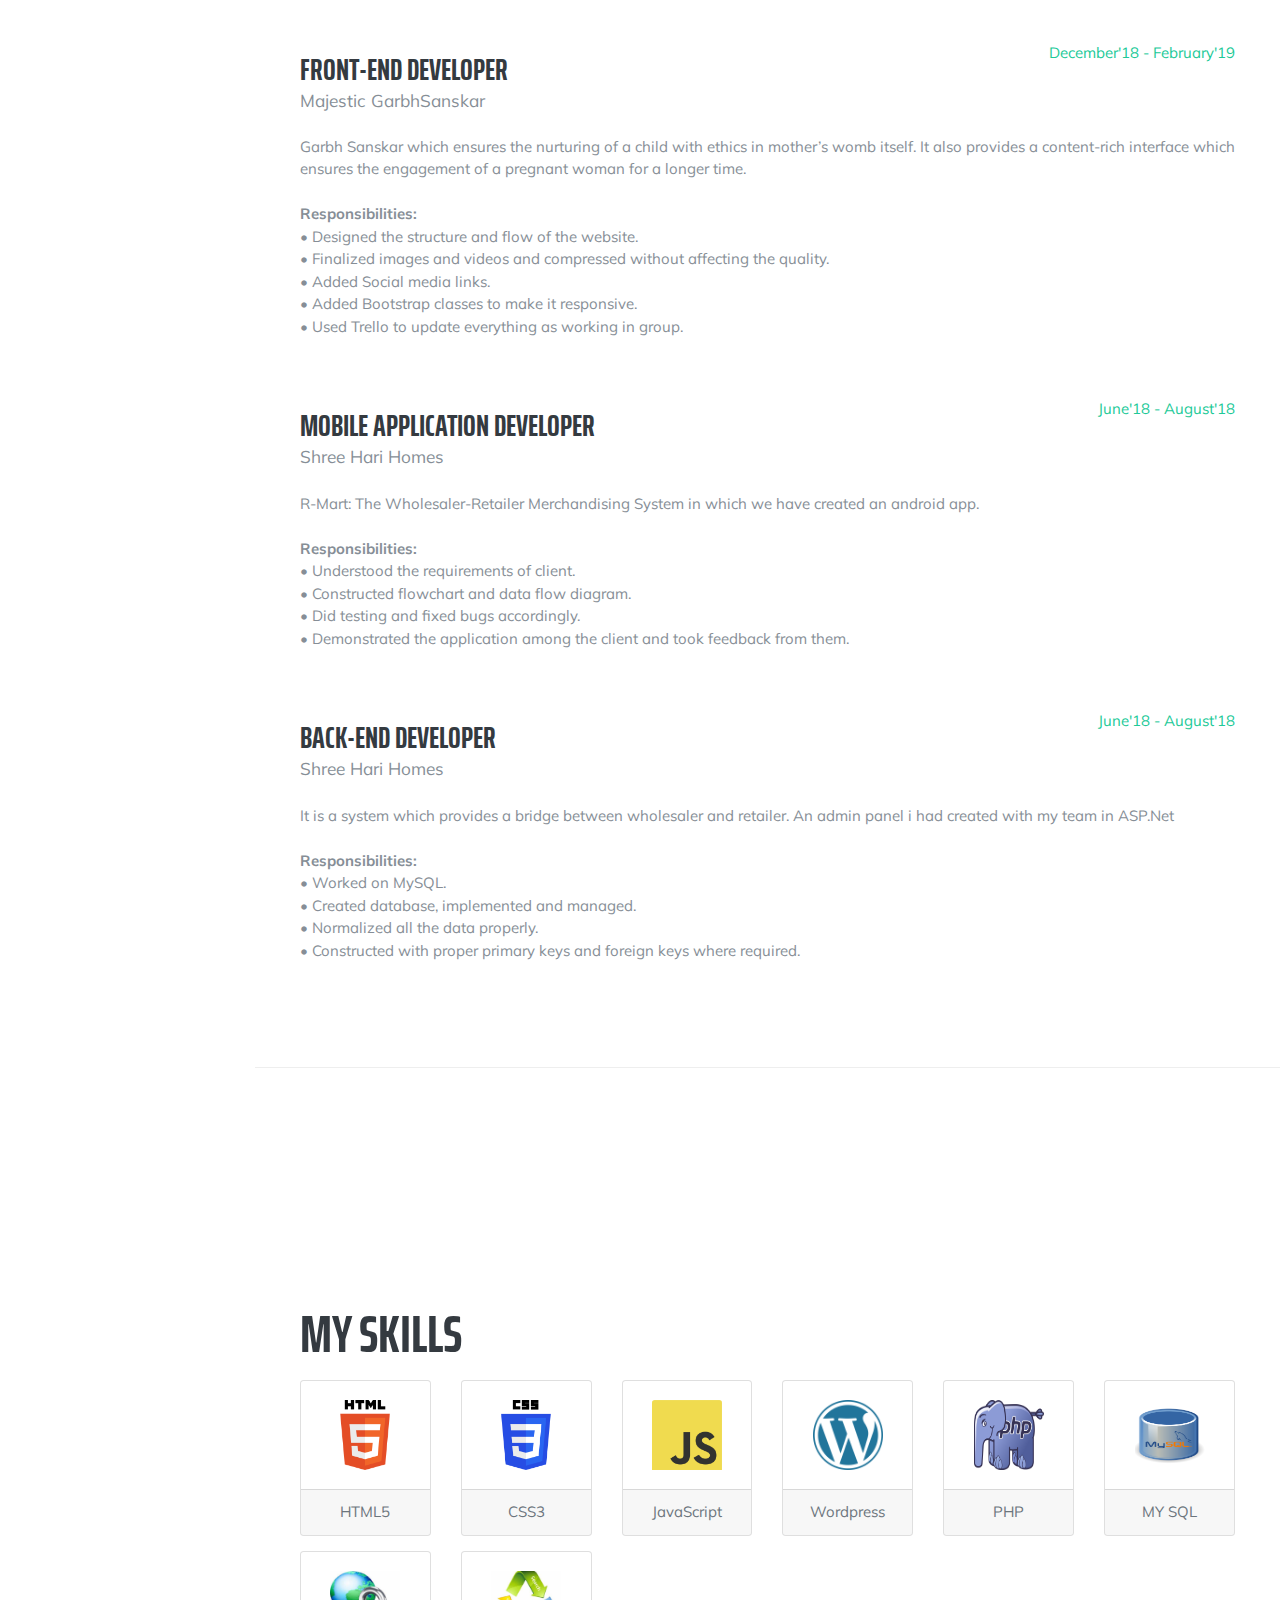
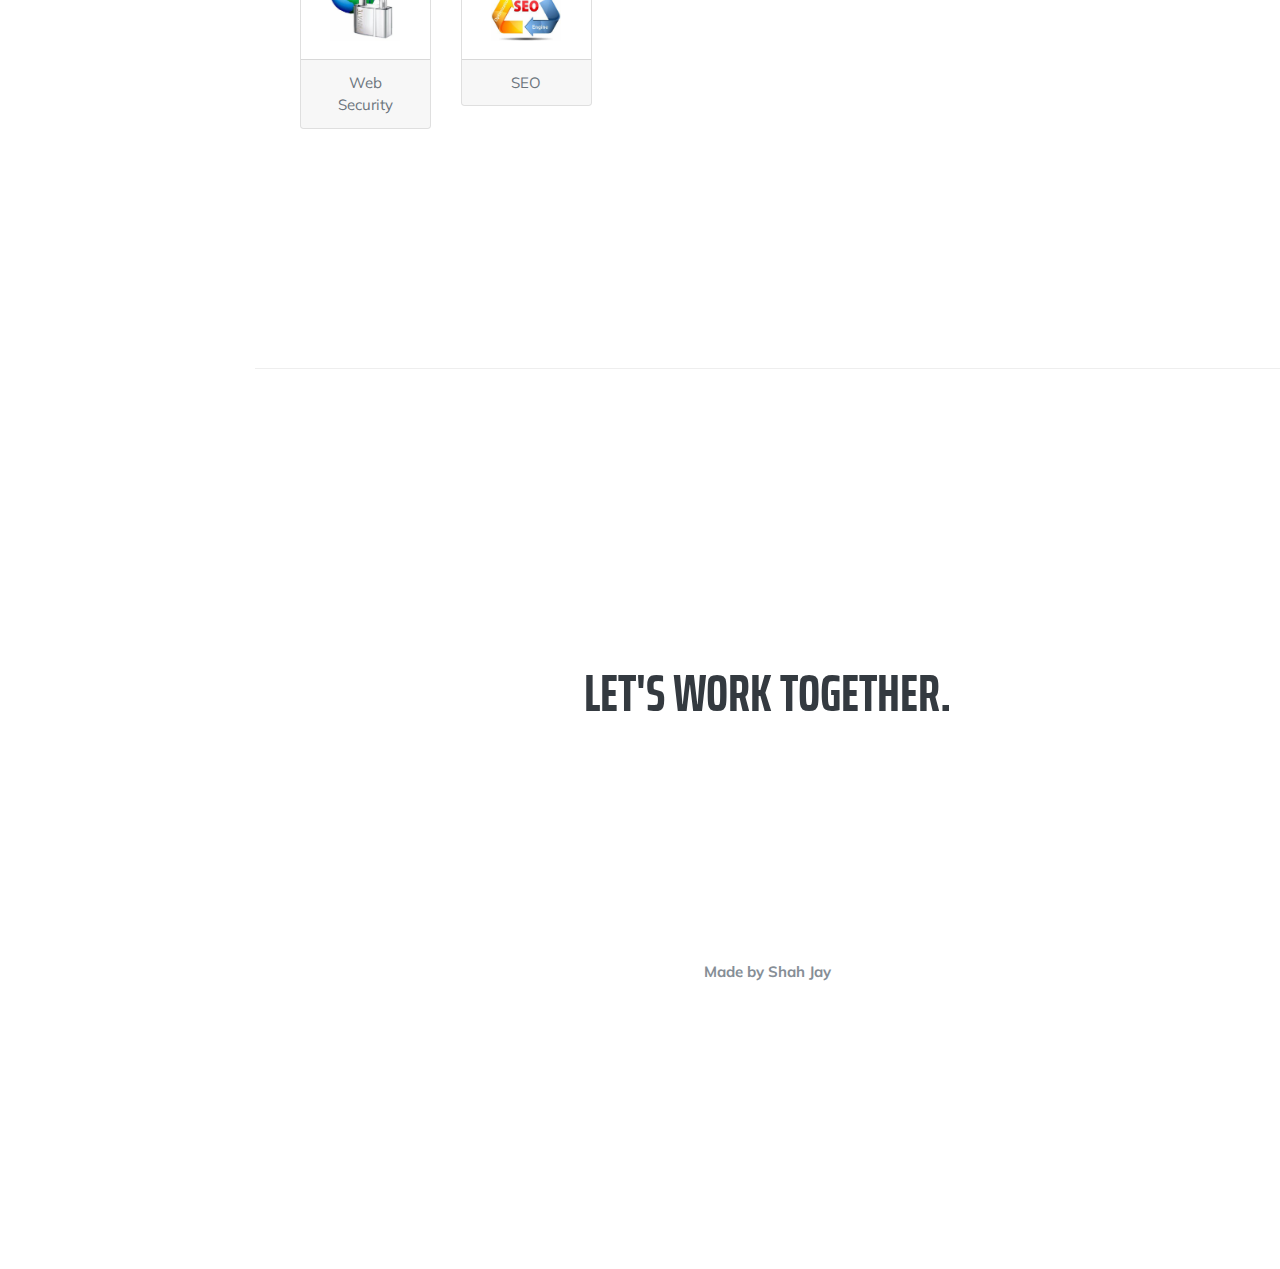
==== commit 5ef89628: "Update index.html" ====
--- a/index.html
+++ b/index.html
@@ -139,6 +139,7 @@
     <section class="resume-section p-3 p-lg-5 d-flex flex-column" id="experience">
         <div class="my-auto">
           <h2 class="mb-5">Experience</h2>
+		
 		<div class="resume-item d-flex flex-column flex-md-row">
             <div class="resume-content mr-auto">
               <h3 class="mb-0">KUBRA Data Transfer LTD <a href="https://www.kubra.com/"  target="__blank"><i class="fas fa-external-link-alt"
@@ -165,6 +166,7 @@
           </div>
   
         </div>
+	     
 		<div class="resume-item d-flex flex-column flex-md-row">
             <div class="resume-content mr-auto">
               <h3 class="mb-0">Tech Office <a href="https://techoffice.ca/"  target="__blank"><i class="fas fa-external-link-alt"
@@ -178,18 +180,6 @@
             </div>
 	    </div>
   
-          <div class="resume-item d-flex flex-column flex-md-row">
-            <div class="resume-content mr-auto">
-              <h3 class="mb-0">Enbee Education Center <a href="https://eecglobal.com/"  target="__blank"><i class="fas fa-external-link-alt"
-                    style="font-size: 1rem"></i></a></h3>
-              <div class="subheading mb-3">Worked as a Tutor </div>
-              <div><strong>Responsibilities:</strong>
-            <br/>• Nurturing the students <br/>• Reviewing classroom topics and assignments.   </div>
-            </div>
-            <div class="resume-date text-md-right">
-              <span class="text-primary">July 2019 - Sept 2019</span>
-            </div>
-	</div>
 	</div>	
       </section>
     <hr class="m-0">
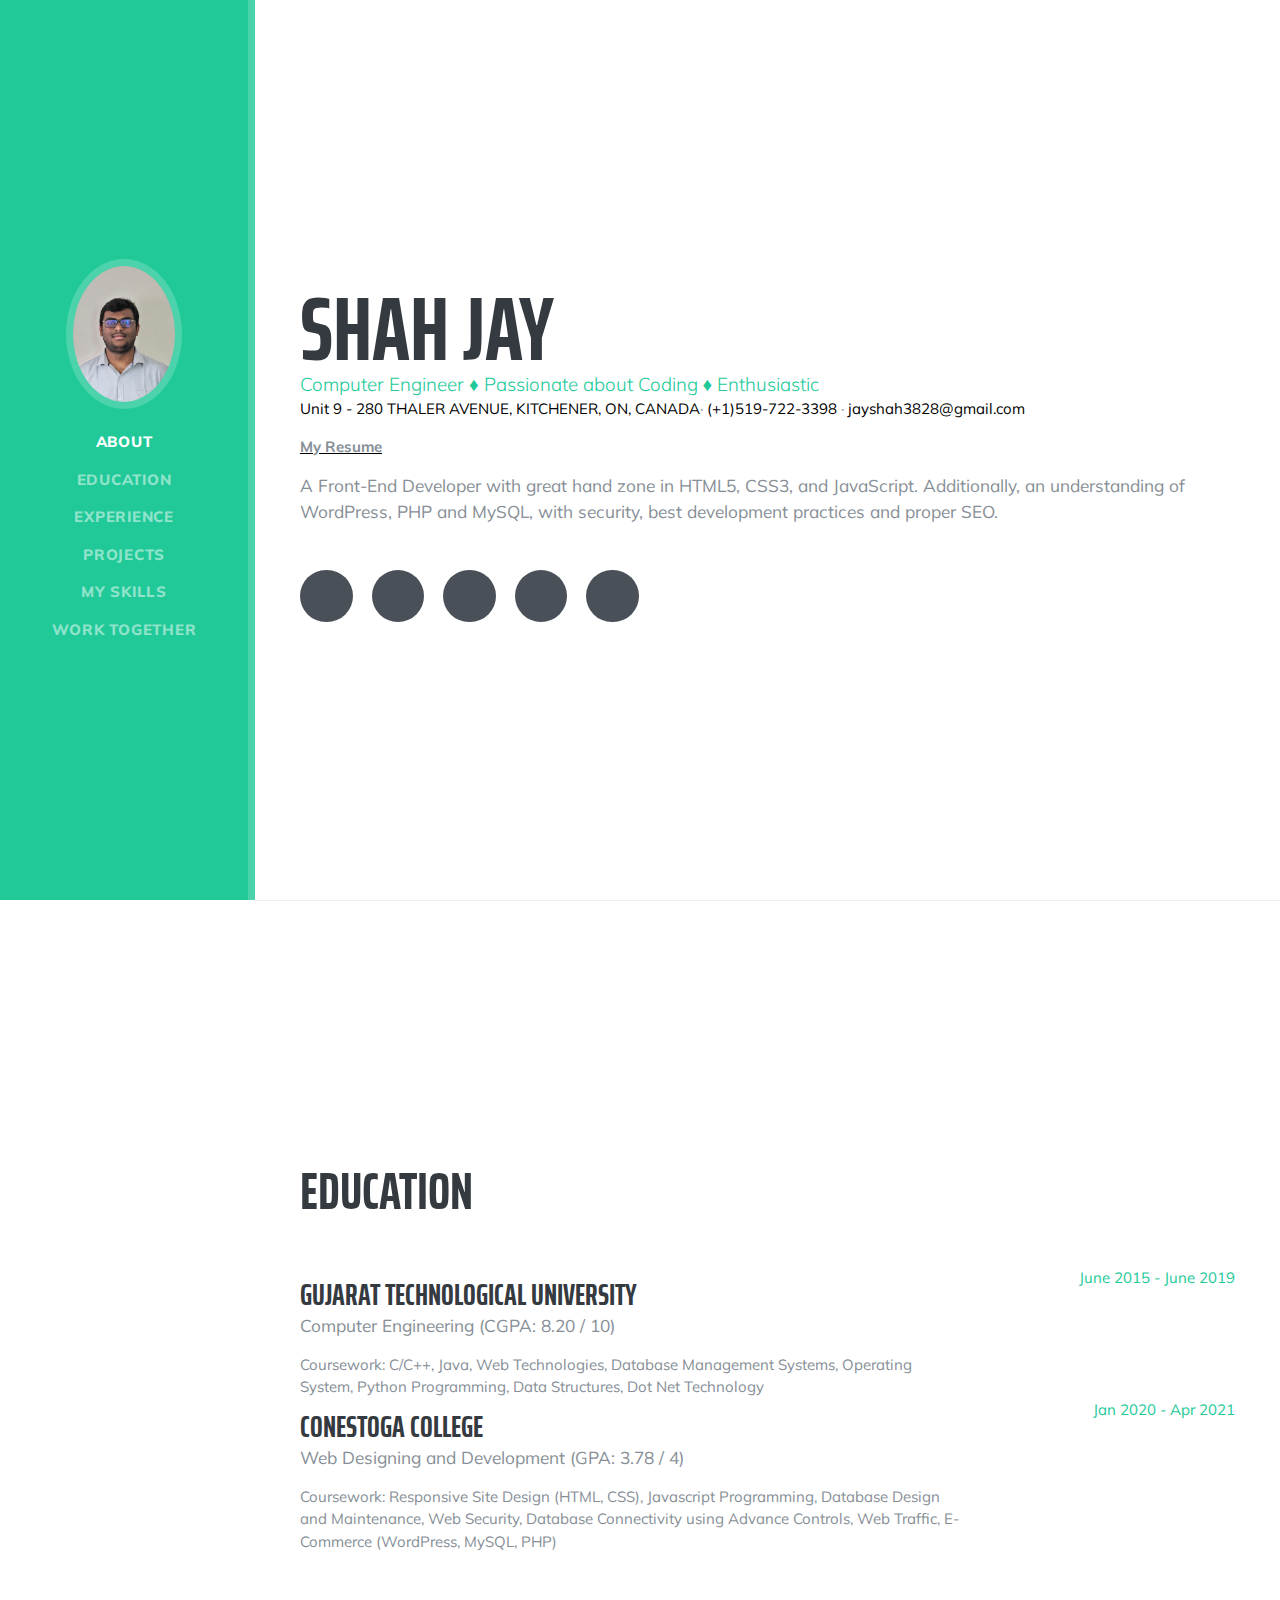
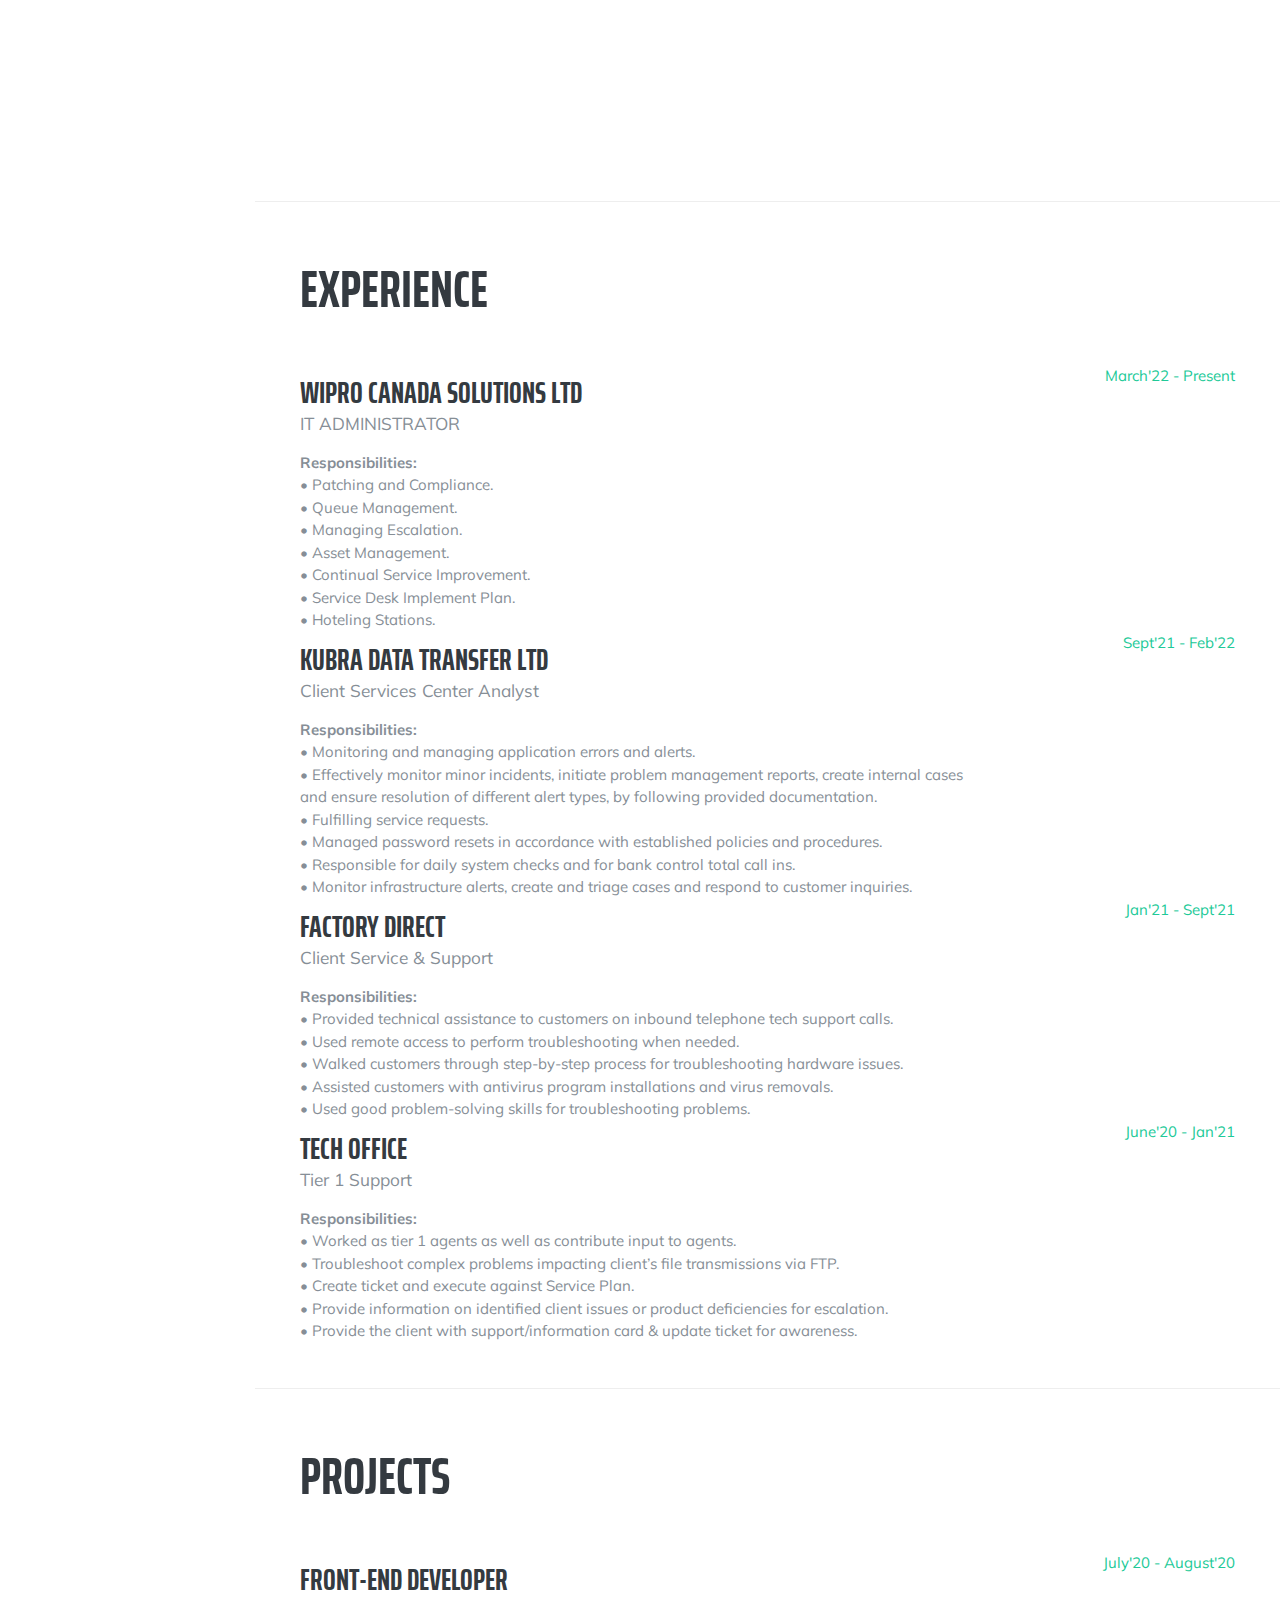
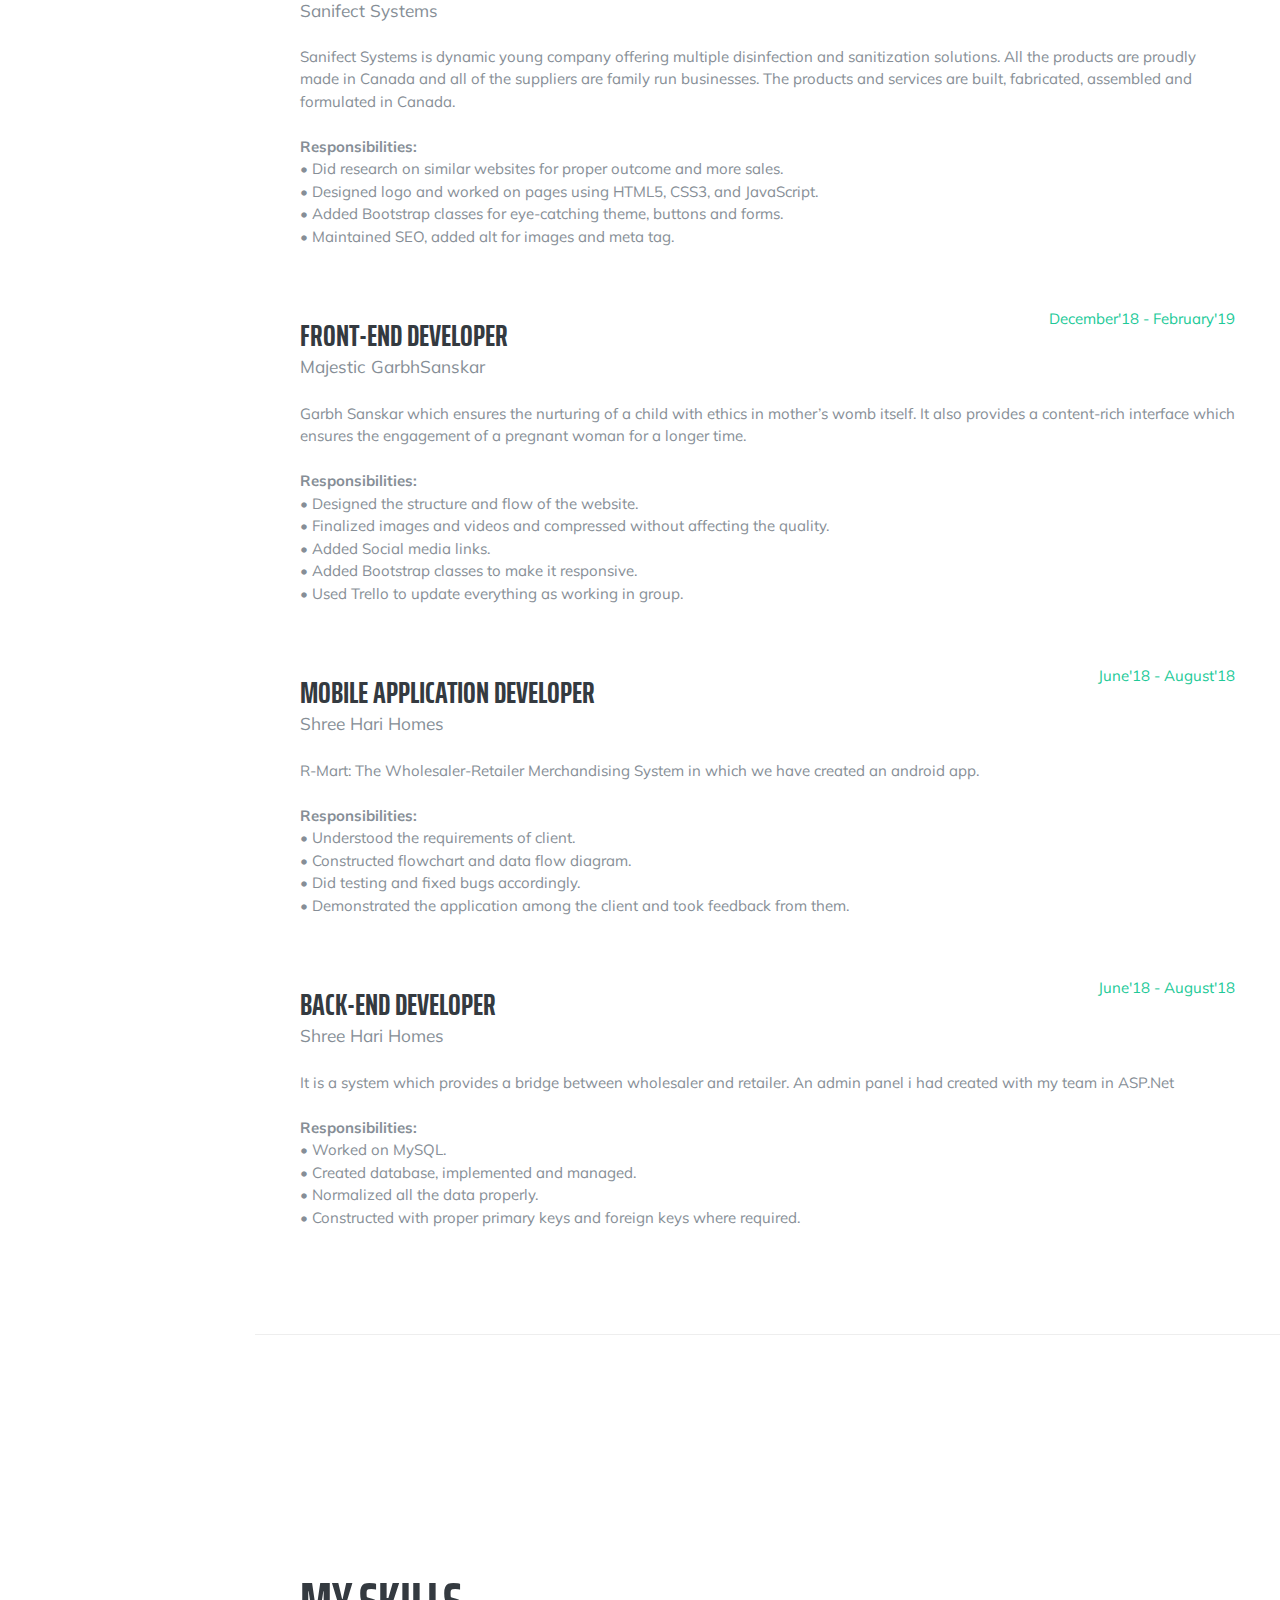
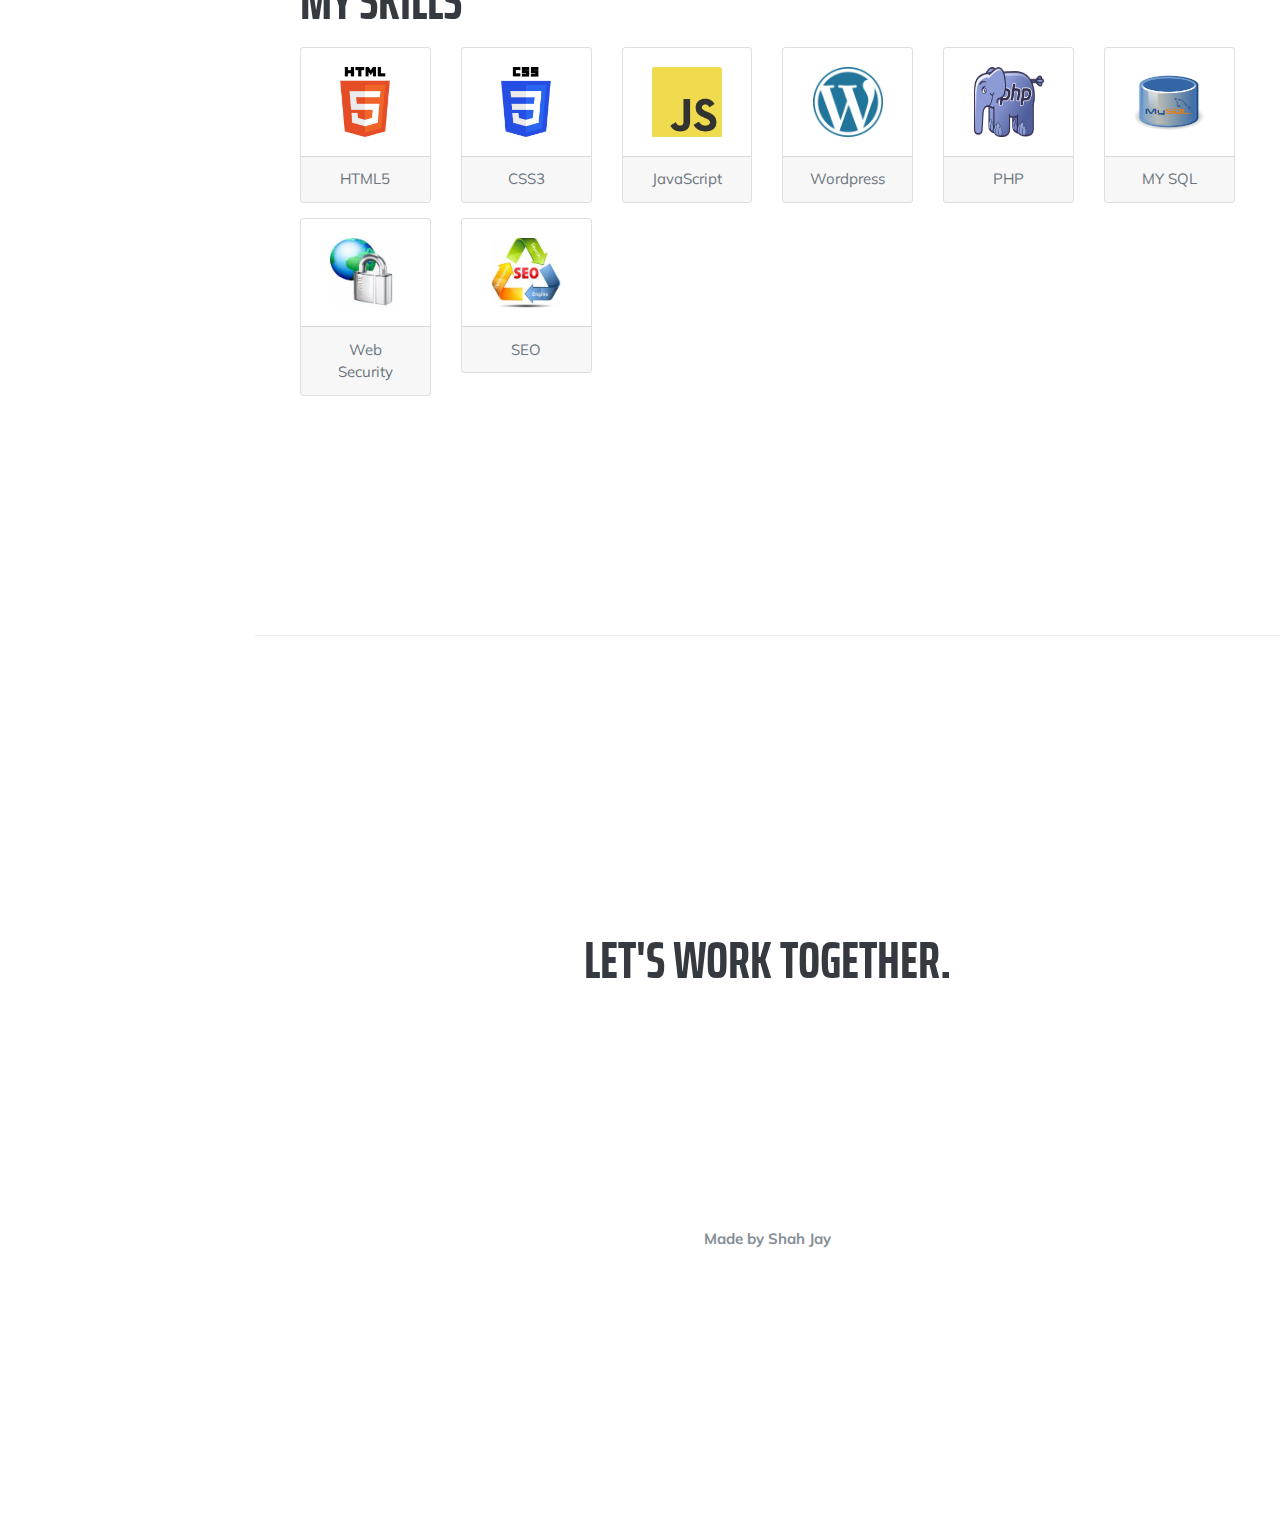
==== commit 618d846a: "Update index.html" ====
--- a/index.html
+++ b/index.html
@@ -139,7 +139,18 @@
     <section class="resume-section p-3 p-lg-5 d-flex flex-column" id="experience">
         <div class="my-auto">
           <h2 class="mb-5">Experience</h2>
-		
+		<div class="resume-item d-flex flex-column flex-md-row">
+            <div class="resume-content mr-auto">
+              <h3 class="mb-0">WIPRO CANADA SOLUTIONS LTD <a href="https://www.wipro.com/en-CA/"  target="__blank"><i class="fas fa-external-link-alt"
+                    style="font-size: 1rem"></i></a></h3>
+              <div class="subheading mb-3"> IT ADMINISTRATOR </div>
+              <div><strong>Responsibilities:</strong>
+            <br/>• Patching and Compliance. <br/>•	Queue Management.<br/> • Managing Escalation. <br/>• Asset Management. <br/> • Continual Service Improvement. <br/> •	Service Desk Implement Plan.<br/>• Hoteling Stations.</div>
+            </div> 
+            <div class="resume-date text-md-right">
+              <span class="text-primary">March'22 - Present </span>
+            </div>
+	    </div>
 		<div class="resume-item d-flex flex-column flex-md-row">
             <div class="resume-content mr-auto">
               <h3 class="mb-0">KUBRA Data Transfer LTD <a href="https://www.kubra.com/"  target="__blank"><i class="fas fa-external-link-alt"
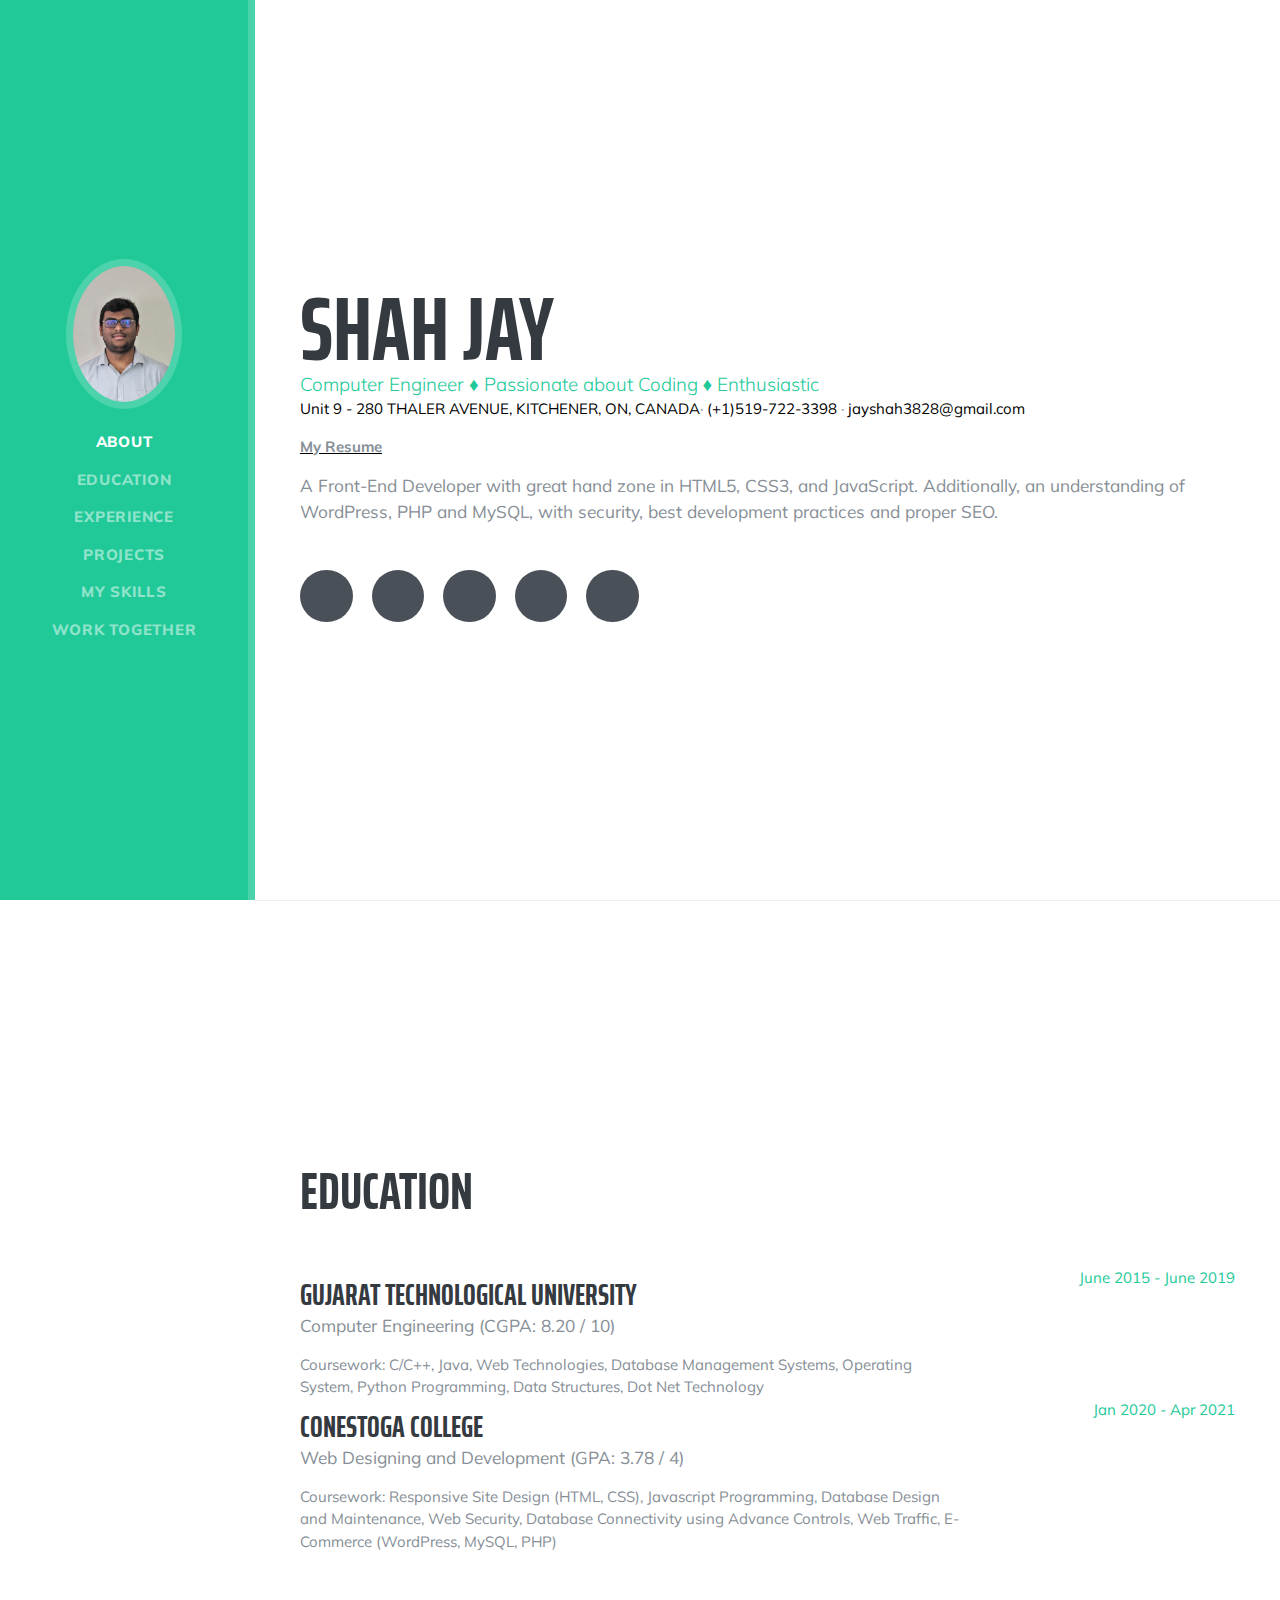
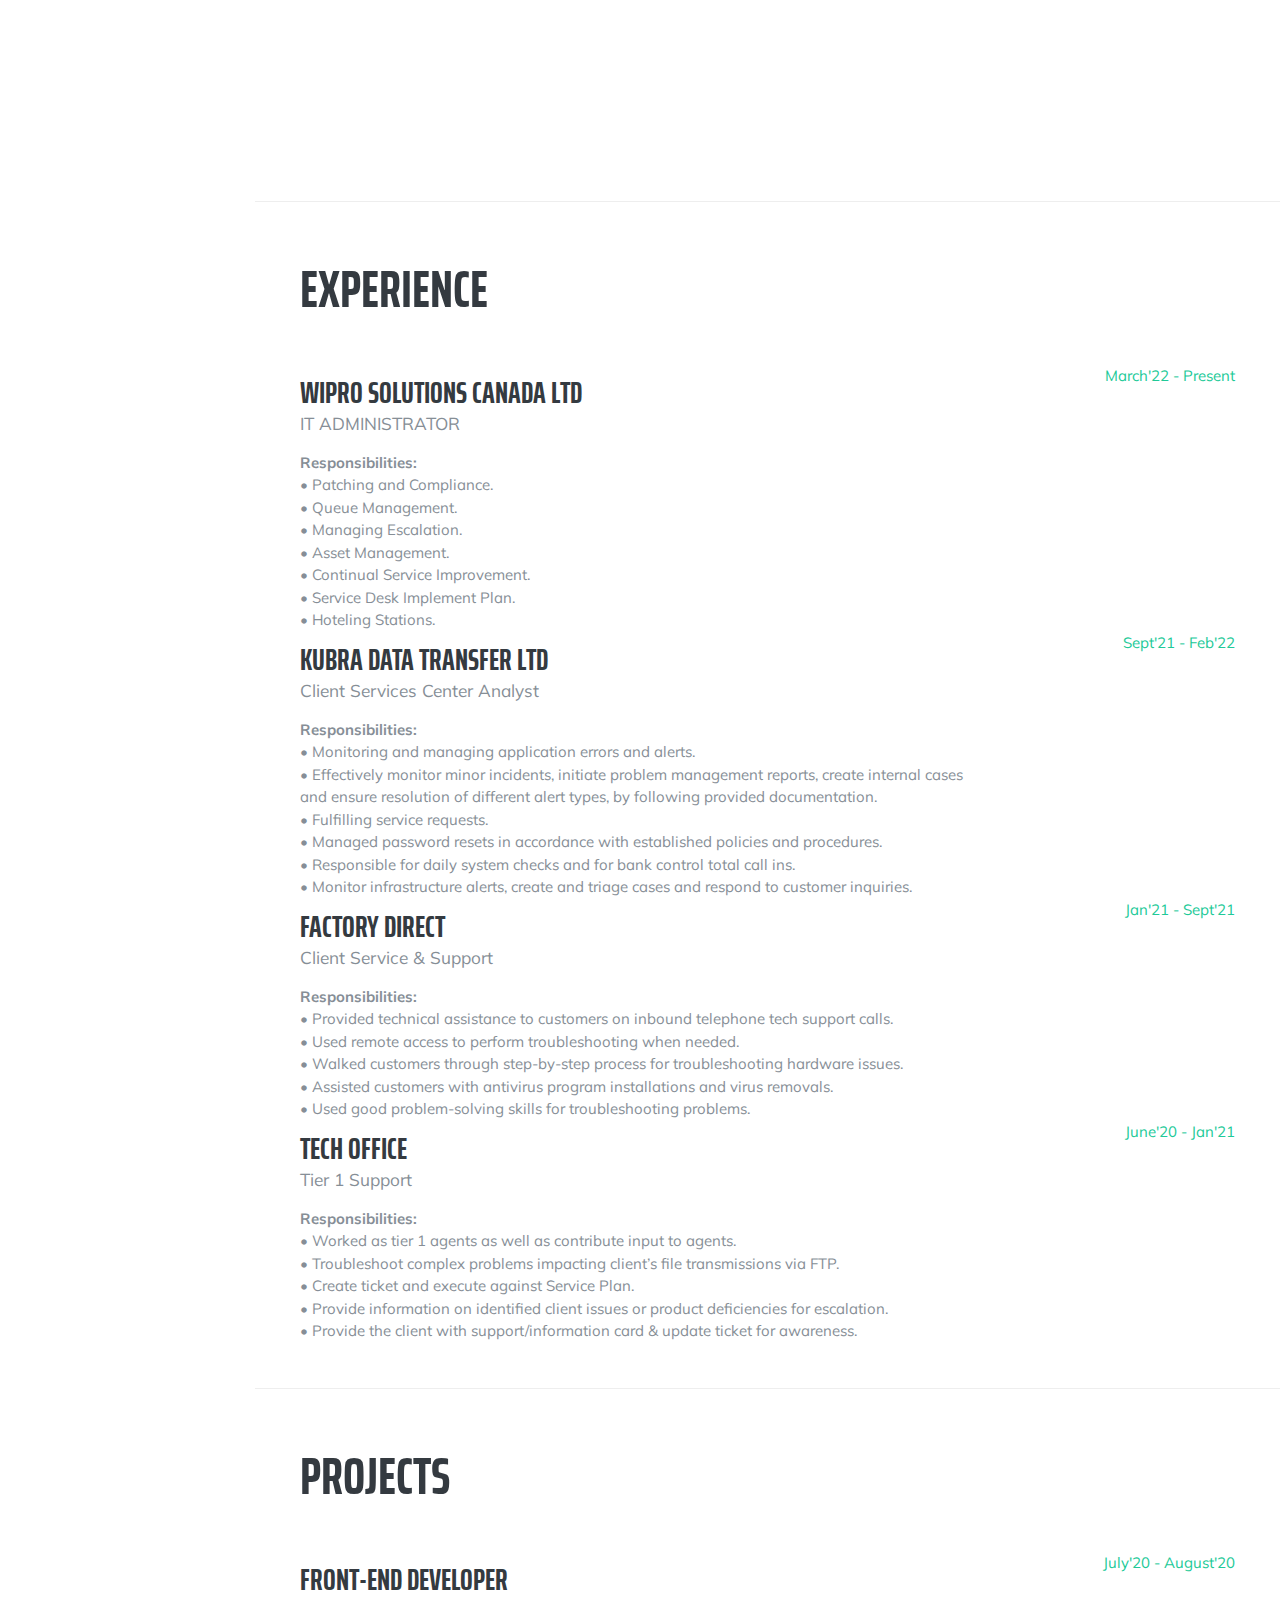
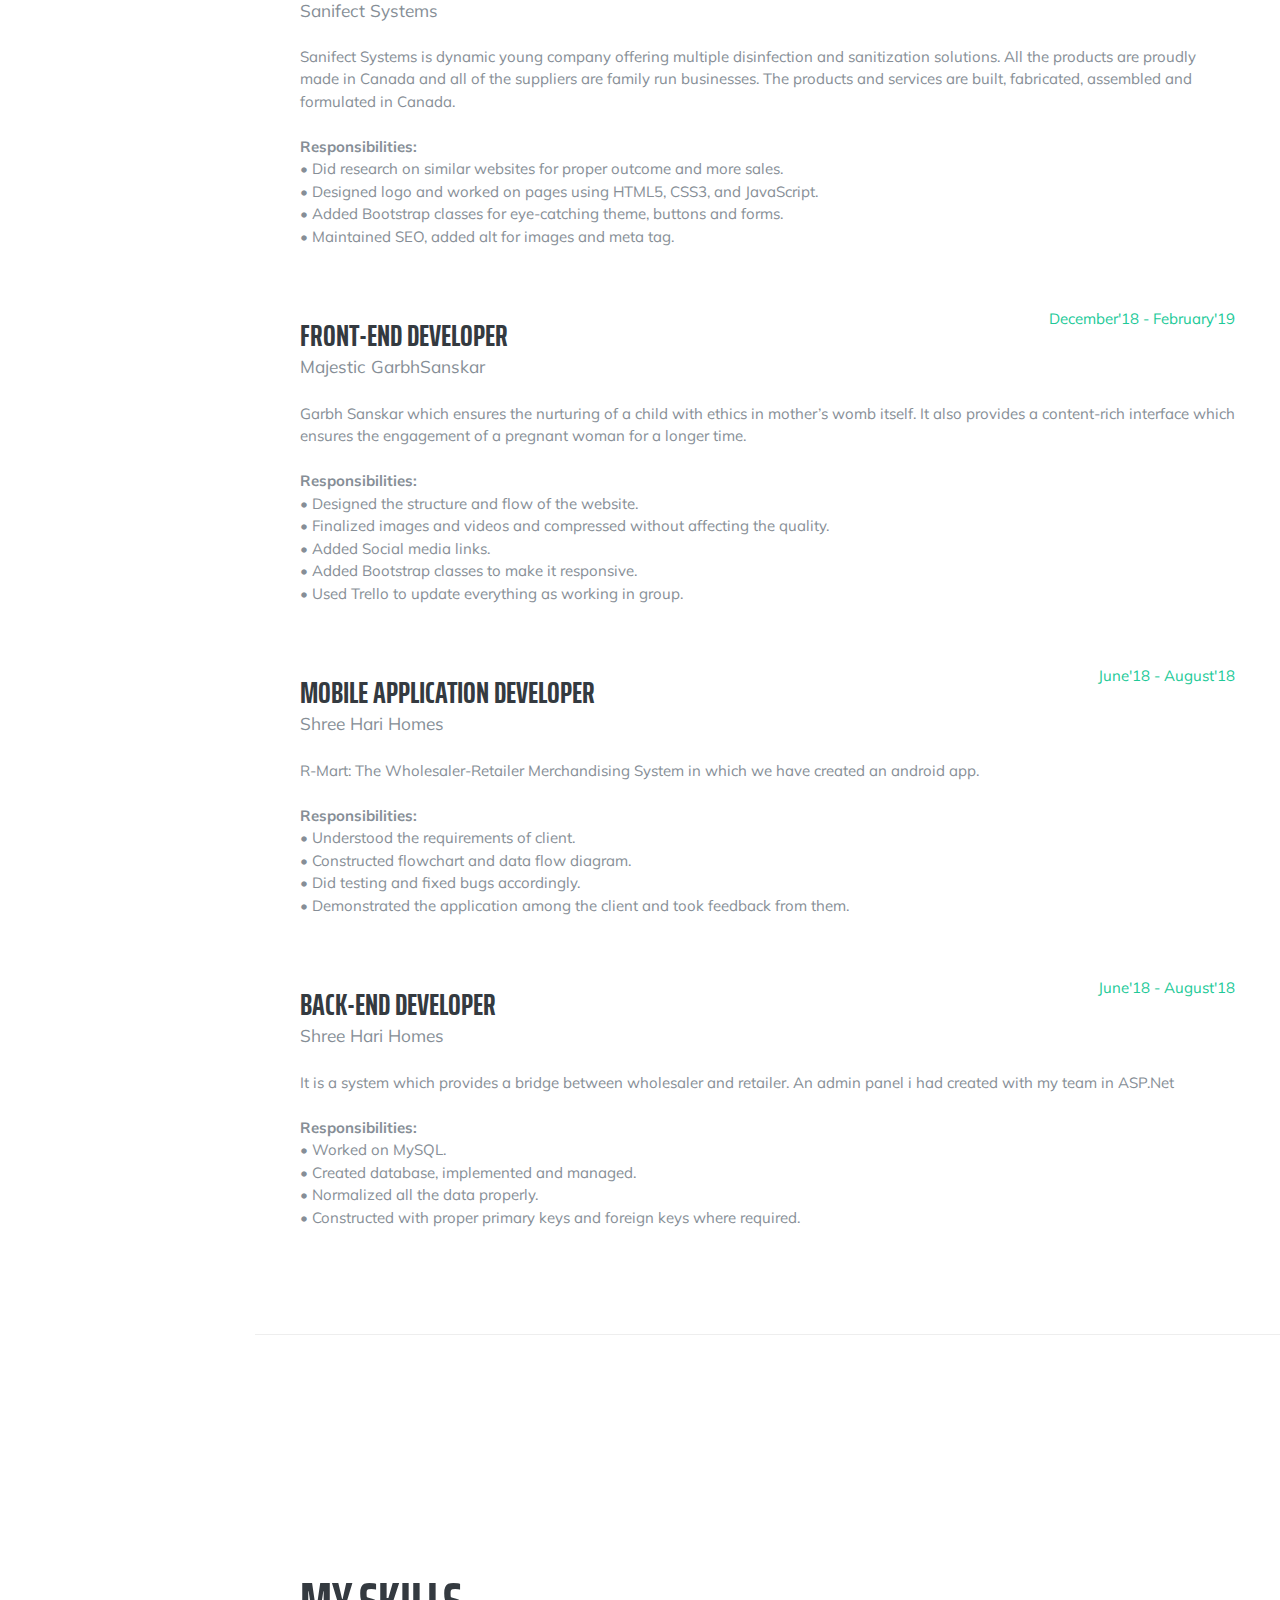
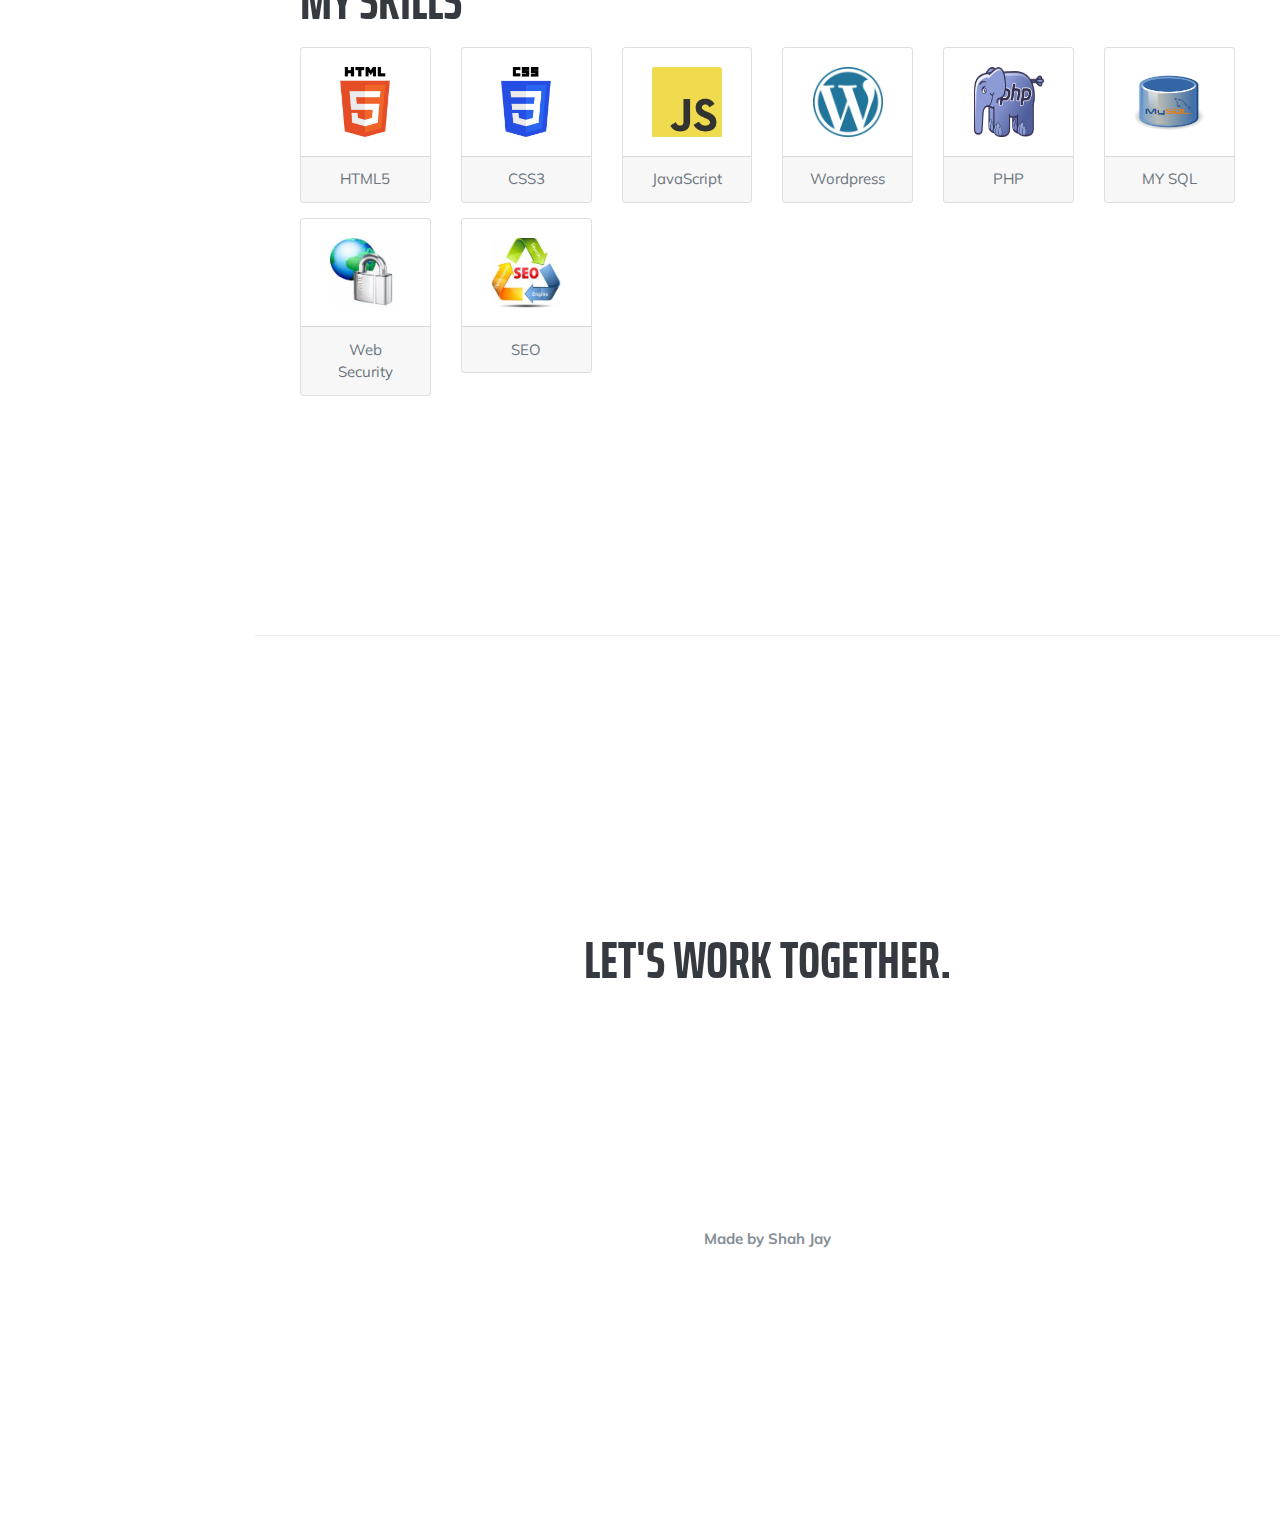
==== commit ab9681ce: "Update index.html" ====
--- a/index.html
+++ b/index.html
@@ -141,7 +141,7 @@
           <h2 class="mb-5">Experience</h2>
 		<div class="resume-item d-flex flex-column flex-md-row">
             <div class="resume-content mr-auto">
-              <h3 class="mb-0">WIPRO CANADA SOLUTIONS LTD <a href="https://www.wipro.com/en-CA/"  target="__blank"><i class="fas fa-external-link-alt"
+              <h3 class="mb-0">WIPRO SOLUTIONS CANADA LTD <a href="https://www.wipro.com/en-CA/"  target="__blank"><i class="fas fa-external-link-alt"
                     style="font-size: 1rem"></i></a></h3>
               <div class="subheading mb-3"> IT ADMINISTRATOR </div>
               <div><strong>Responsibilities:</strong>
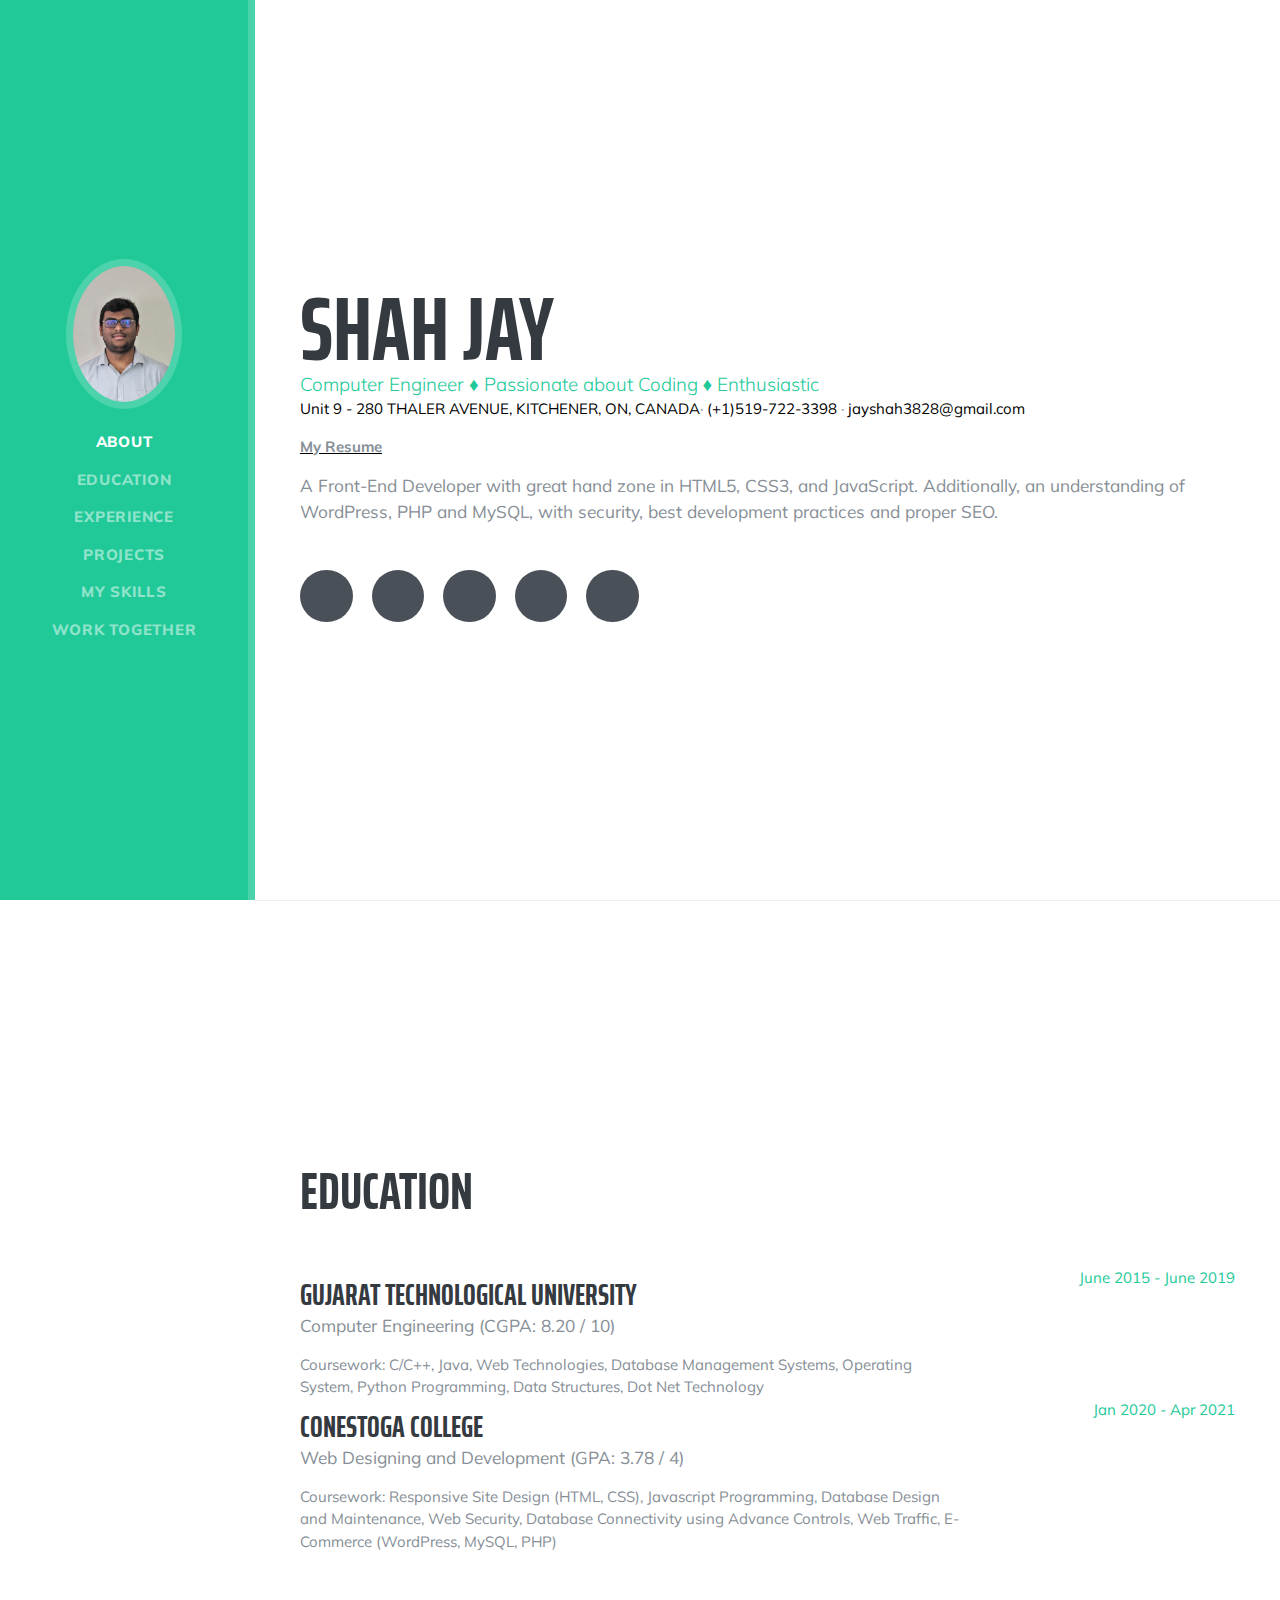
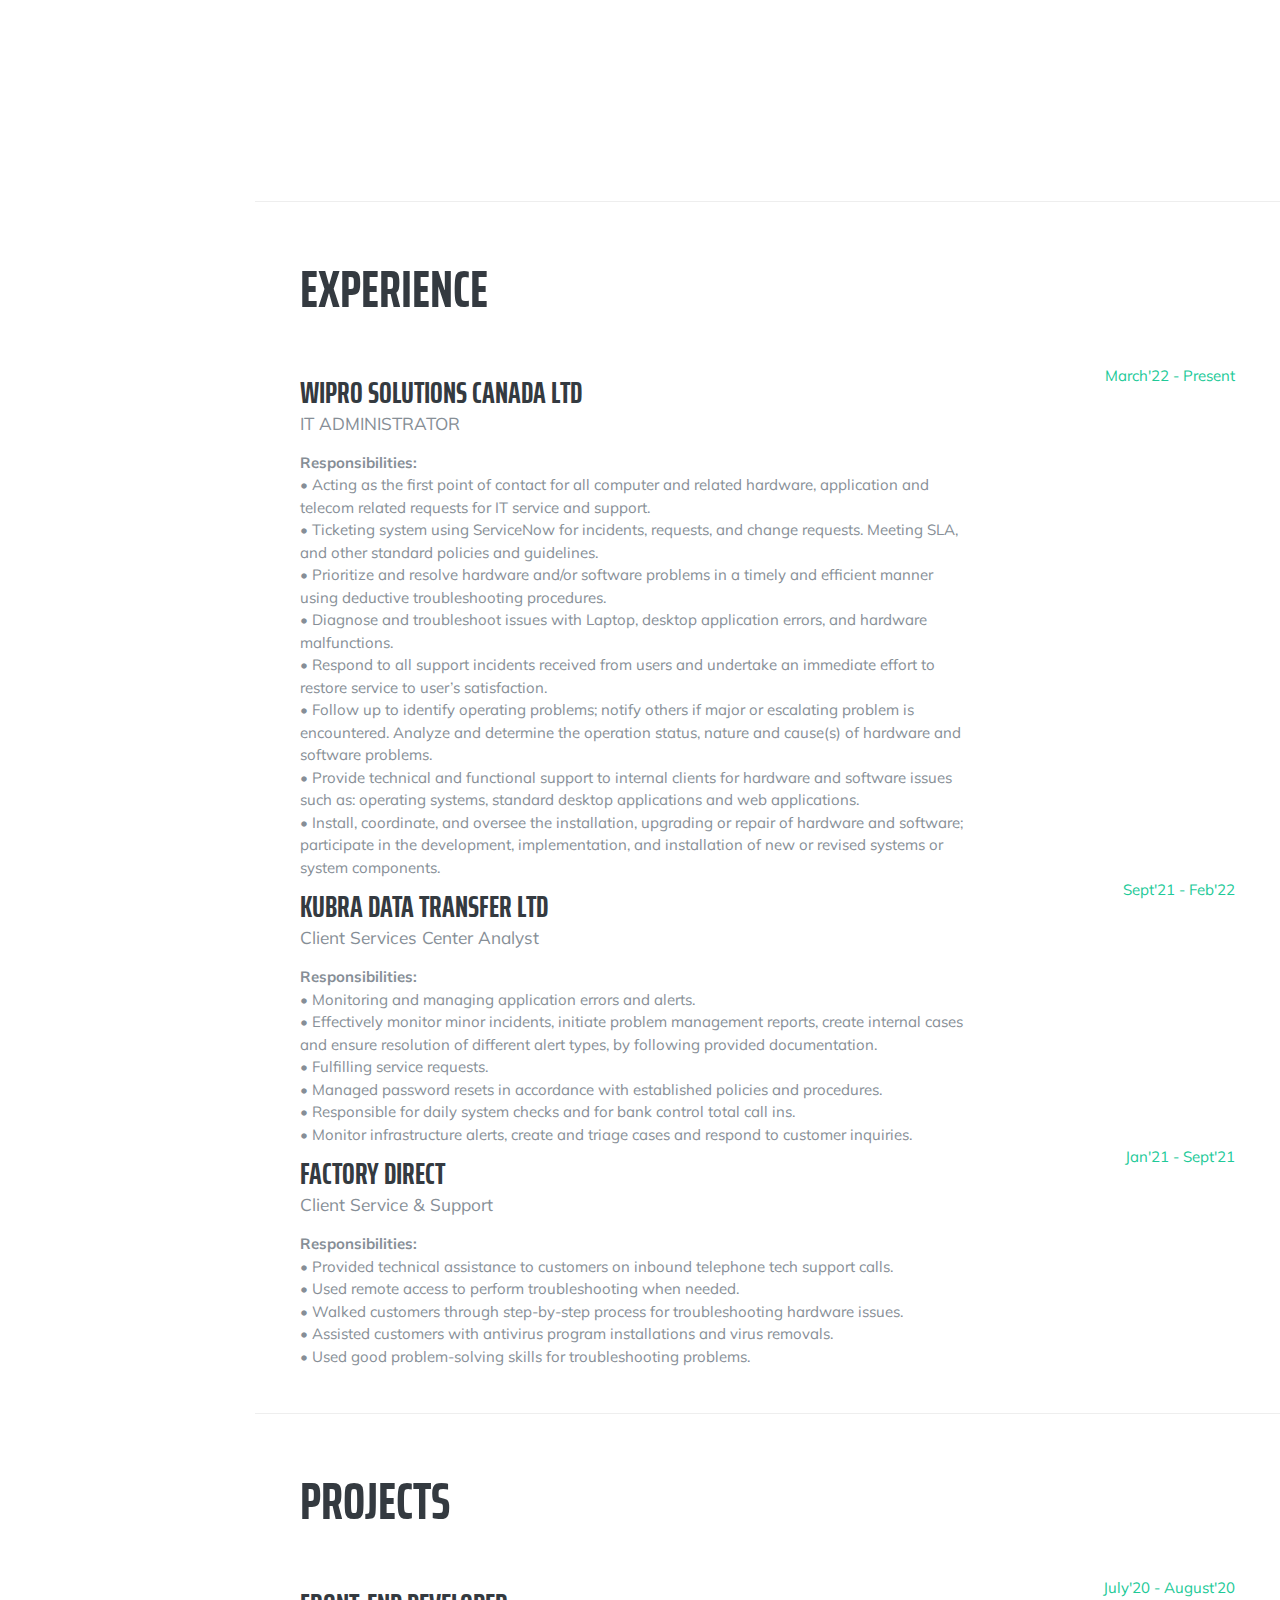
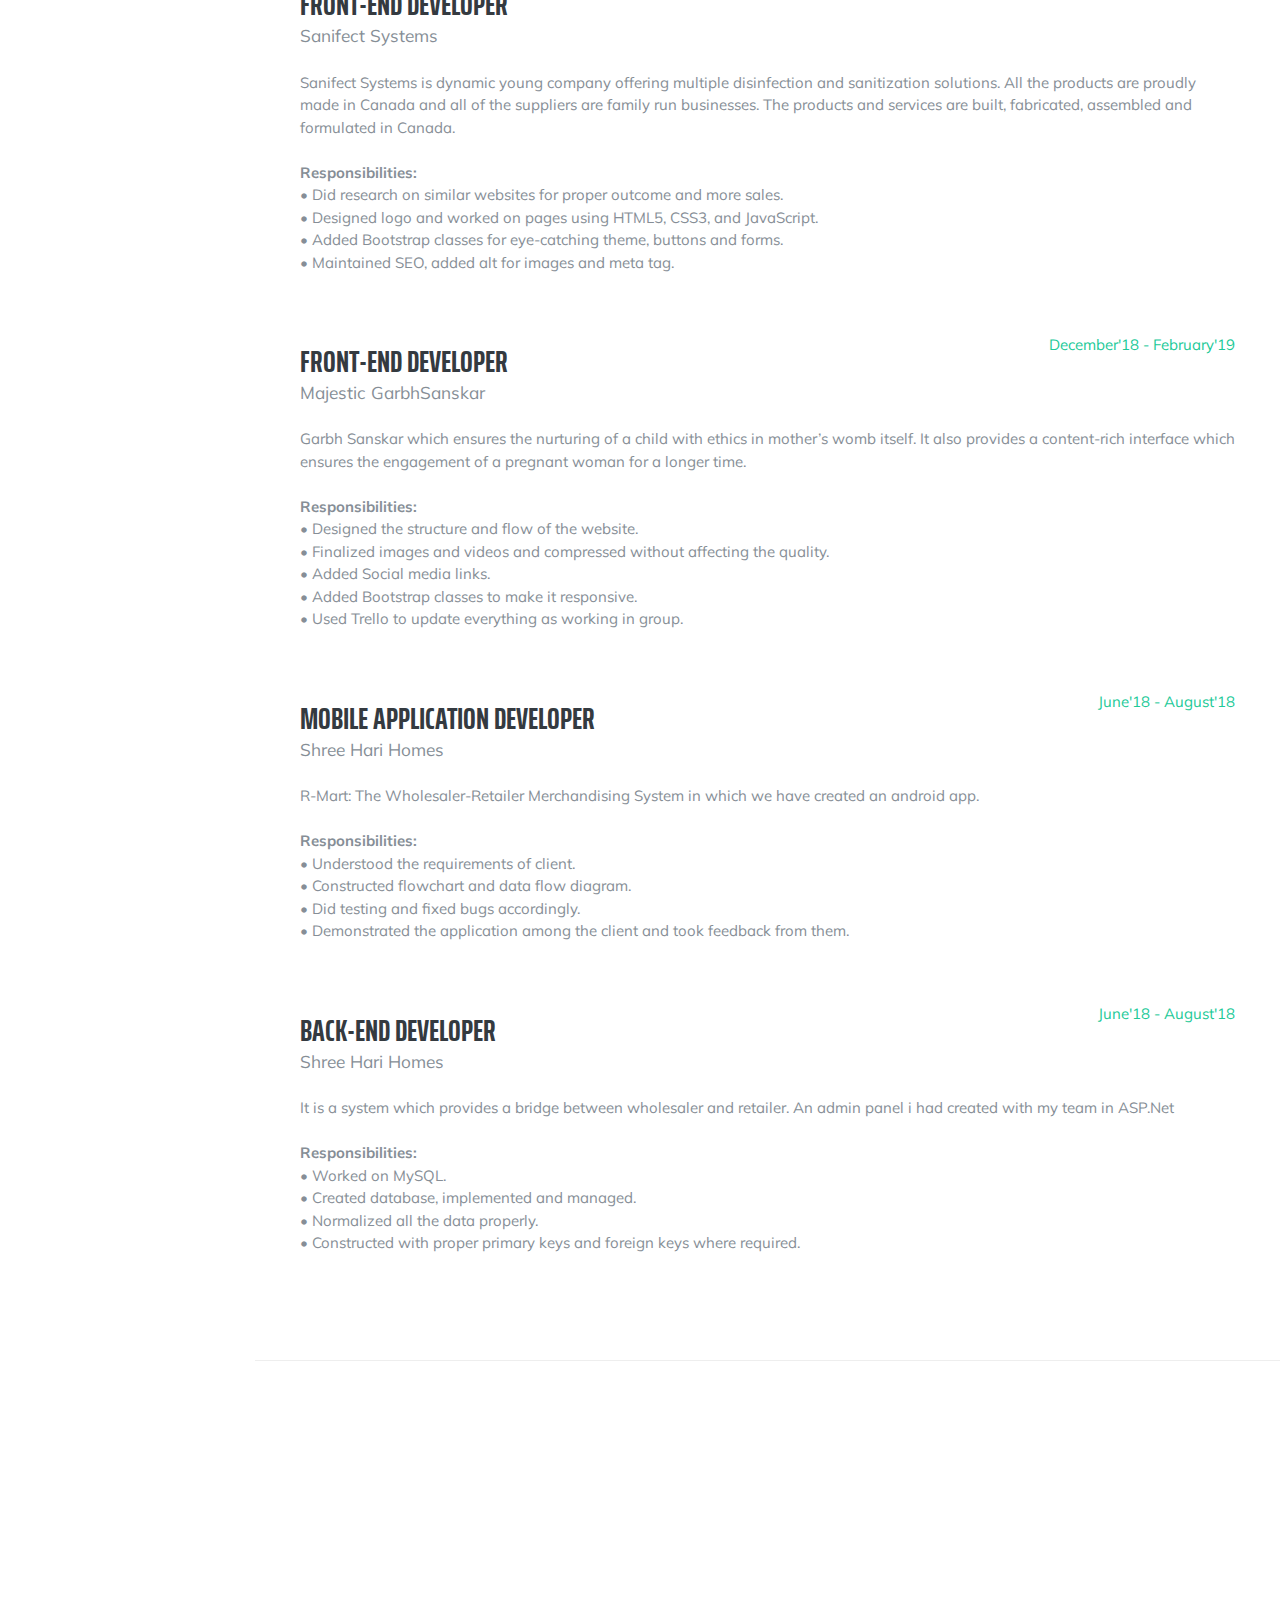
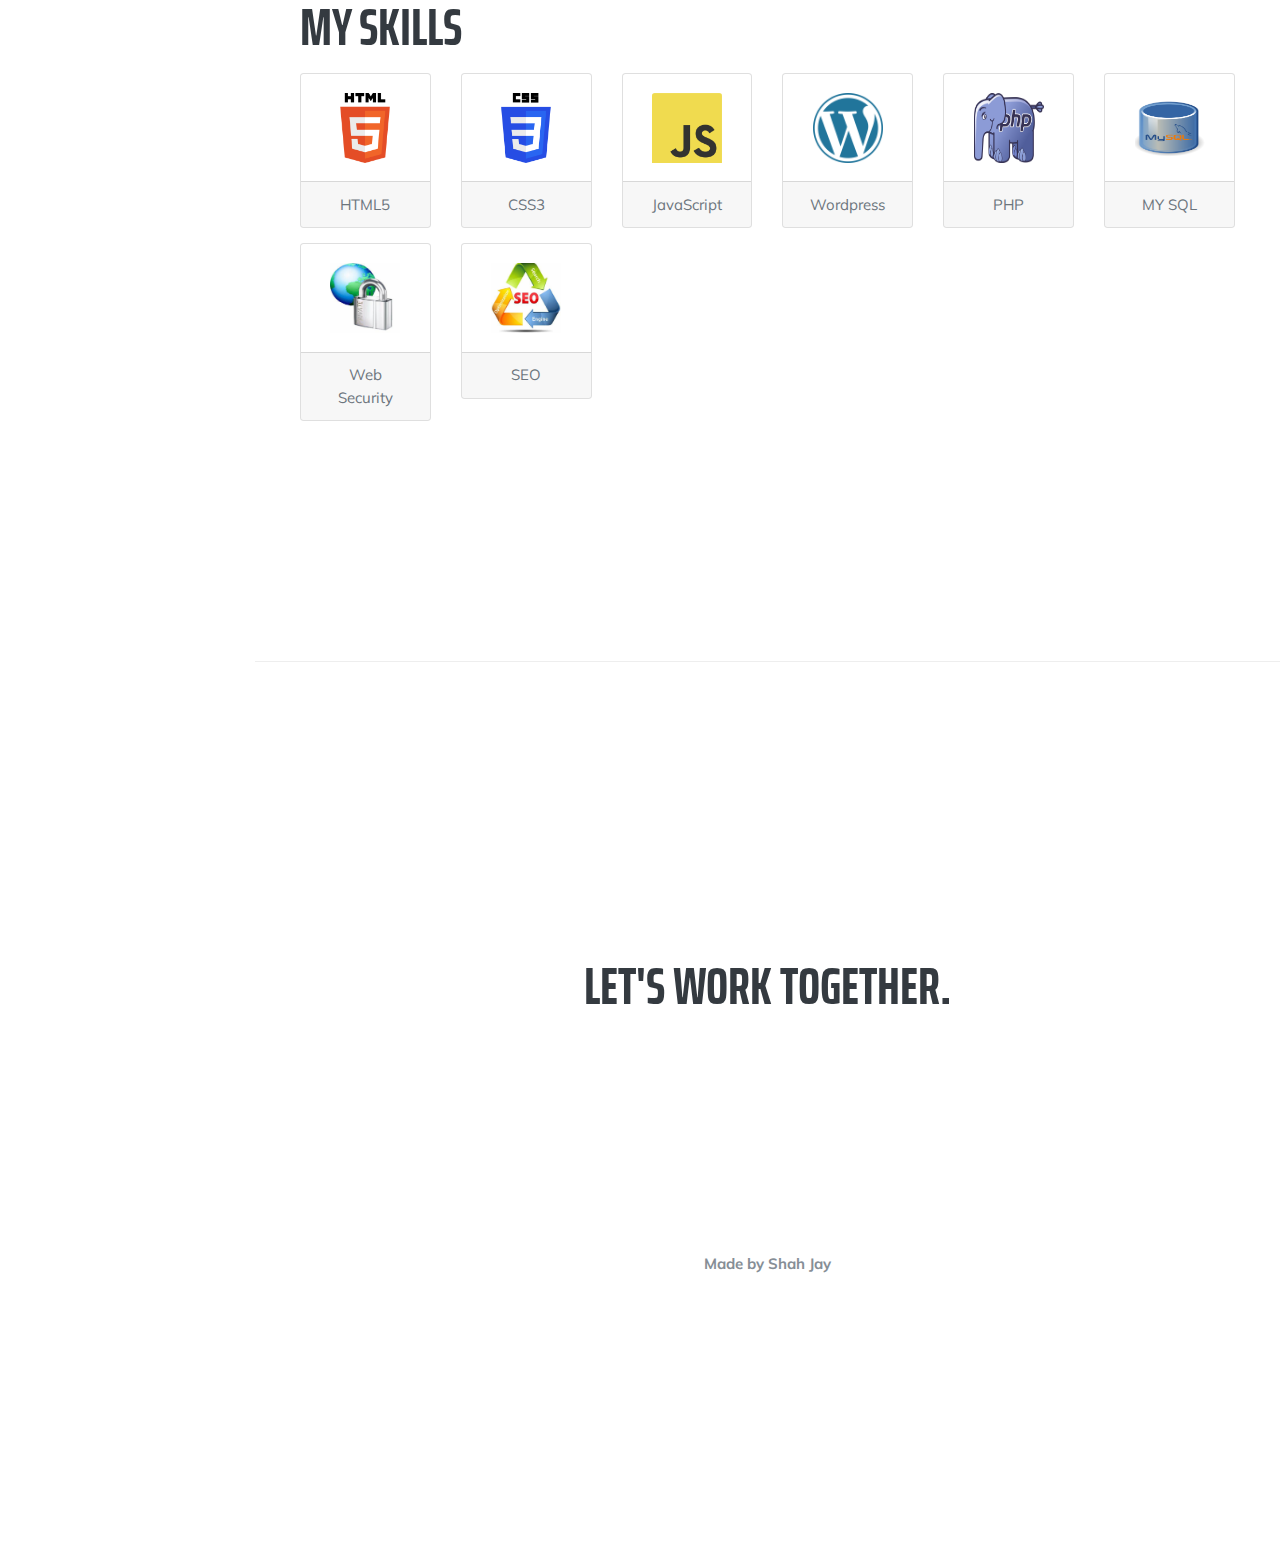
==== commit 6563c620: "Update index.html" ====
--- a/index.html
+++ b/index.html
@@ -145,7 +145,17 @@
                     style="font-size: 1rem"></i></a></h3>
               <div class="subheading mb-3"> IT ADMINISTRATOR </div>
               <div><strong>Responsibilities:</strong>
-            <br/>• Patching and Compliance. <br/>•	Queue Management.<br/> • Managing Escalation. <br/>• Asset Management. <br/> • Continual Service Improvement. <br/> •	Service Desk Implement Plan.<br/>• Hoteling Stations.</div>
+            <br/>• Acting as the first point of contact for all computer and related hardware, application and
+telecom related requests for IT service and support. <br/>•	Ticketing system using ServiceNow for incidents, requests, and change requests. Meeting SLA,
+and other standard policies and guidelines.<br/> • Prioritize and resolve hardware and/or software problems in a timely and efficient manner
+using deductive troubleshooting procedures. <br/>•  Diagnose and troubleshoot issues with Laptop, desktop application errors, and hardware
+malfunctions. <br/> •  Respond to all support incidents received from users and undertake an immediate effort to
+restore service to user’s satisfaction. <br/> •	Follow up to identify operating problems; notify others if major or escalating problem is
+encountered. Analyze and determine the operation status, nature and cause(s) of hardware and
+software problems.<br/>• Provide technical and functional support to internal clients for hardware and software issues
+such as: operating systems, standard desktop applications and web applications. <br/>• Install, coordinate, and oversee the installation, upgrading or repair of hardware and software;
+participate in the development, implementation, and installation of new or revised systems or
+system components.</div>
             </div> 
             <div class="resume-date text-md-right">
               <span class="text-primary">March'22 - Present </span>
@@ -176,19 +186,6 @@
             </div>
           </div>
   
-        </div>
-	     
-		<div class="resume-item d-flex flex-column flex-md-row">
-            <div class="resume-content mr-auto">
-              <h3 class="mb-0">Tech Office <a href="https://techoffice.ca/"  target="__blank"><i class="fas fa-external-link-alt"
-                    style="font-size: 1rem"></i></a></h3>
-              <div class="subheading mb-3">Tier 1 Support </div>
-              <div><strong>Responsibilities:</strong>
-            <br/>• Worked as tier 1 agents as well as contribute input to agents. <br/>•	Troubleshoot complex problems impacting client’s file transmissions via FTP.<br/> • Create ticket and execute against Service Plan. <br/> •	Provide information on identified client issues or product deficiencies for escalation. <br/> •	Provide the client with support/information card & update ticket for awareness.</div>
-            </div>
-            <div class="resume-date text-md-right">
-              <span class="text-primary">June'20 - Jan'21 </span>
-            </div>
 	    </div>
   
 	</div>	
